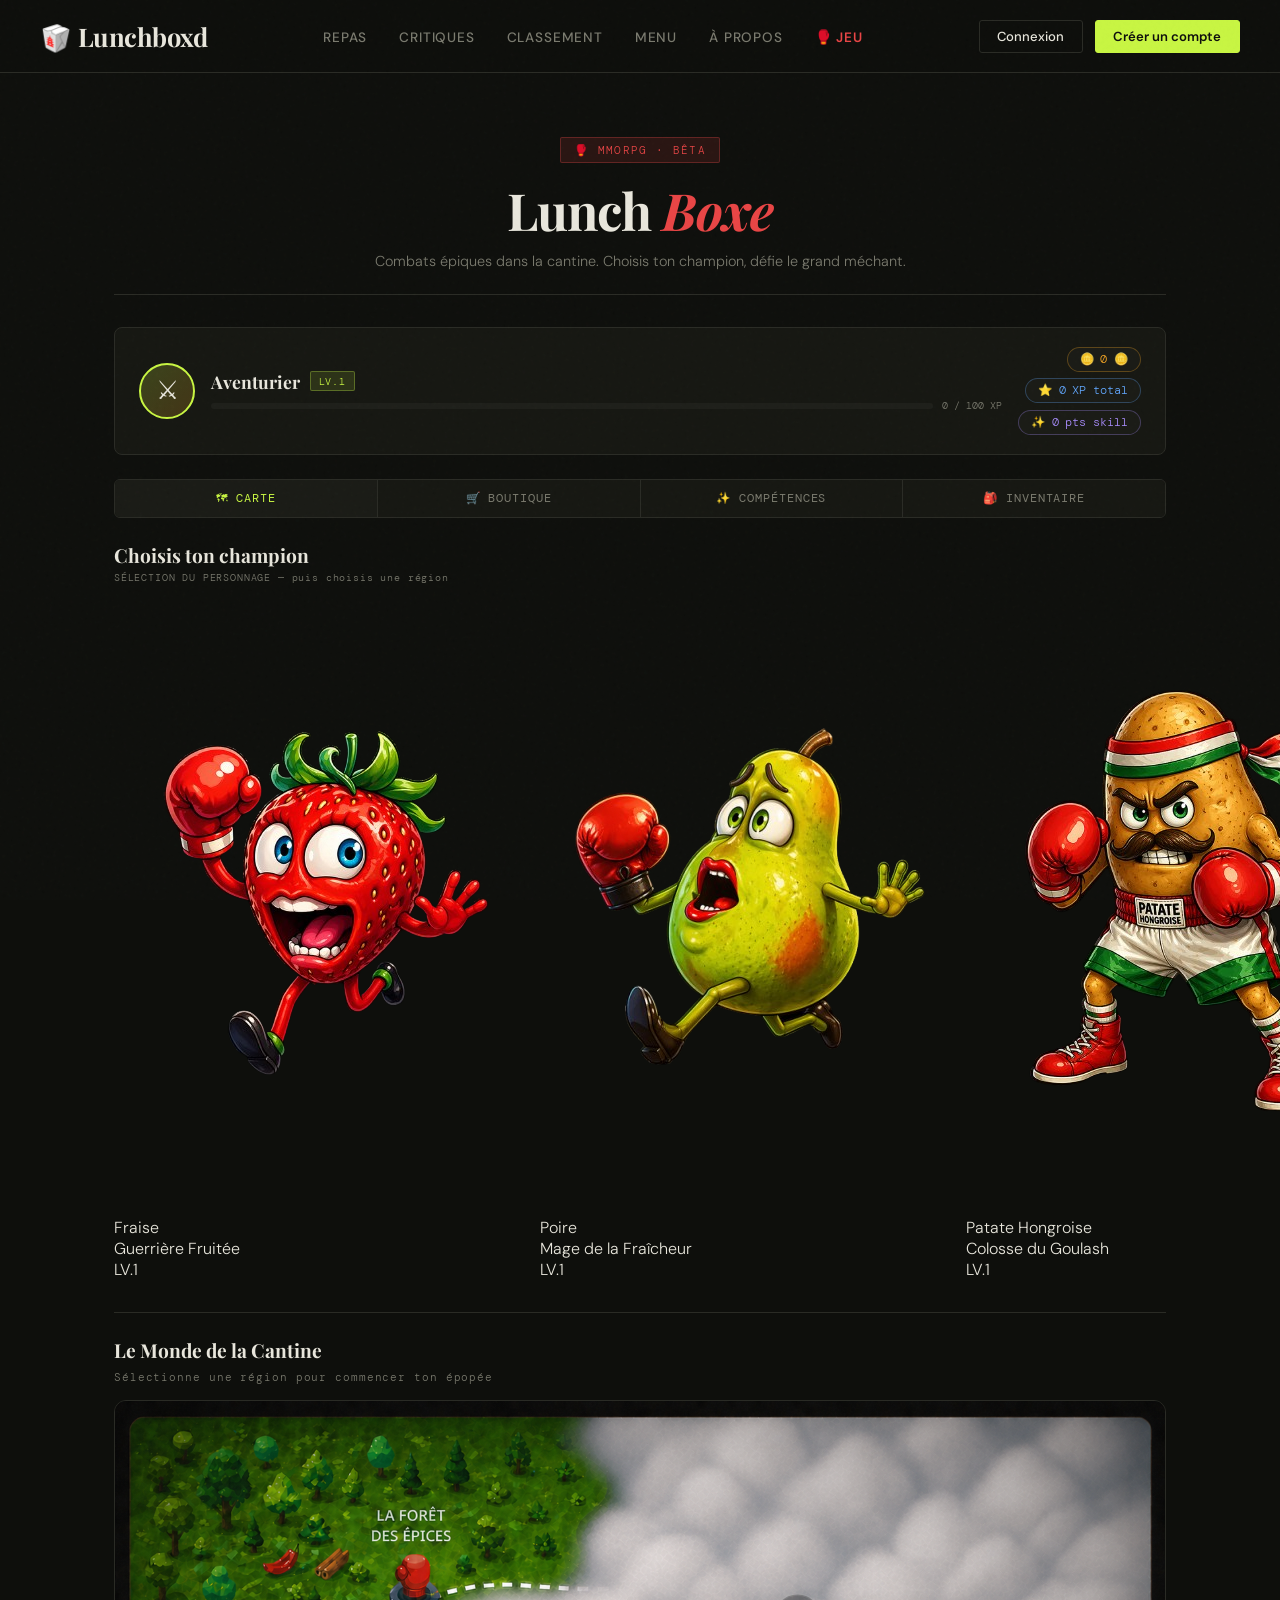
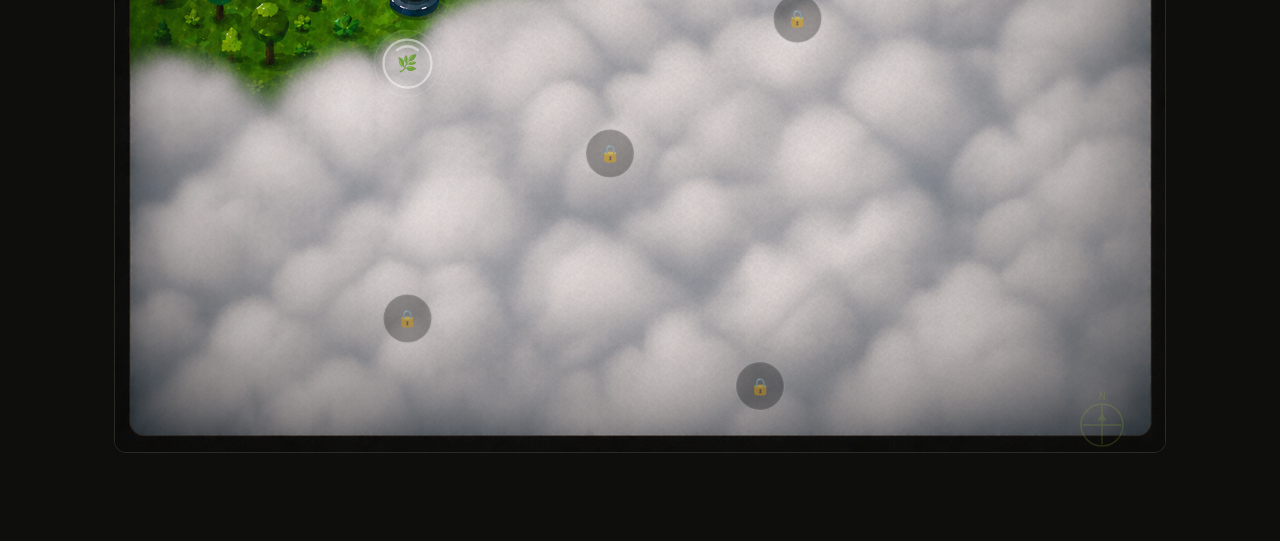
==== game/index.html @ 4aac575f "Add files via upload" ====
<!DOCTYPE html>
<html lang="fr">
<head>
  <meta charset="UTF-8" />
  <meta http-equiv="Cache-Control" content="no-cache, no-store, must-revalidate" />
  <meta http-equiv="Pragma" content="no-cache" />
  <meta http-equiv="Expires" content="0" />
  <meta name="viewport" content="width=device-width, initial-scale=1.0"/>
  <title>Lunchboxd — 🥊 Lunch Boxe</title>
  <link href="https://fonts.googleapis.com/css2?family=Playfair+Display:ital,wght@0,700;1,400&family=DM+Sans:wght@300;400;500&family=DM+Mono:wght@400;500&display=swap" rel="stylesheet"/>
  <link rel="stylesheet" href="../style.css" />
</head>
<body>

<nav>
  <a class="logo" href="../index.html">🥡 <span>Lunchboxd</span></a>
  <ul class="nav-links">
    <li><a href="../index.html">Repas</a></li>
    <li><a href="../critiques.html">Critiques</a></li>
    <li><a href="../classement.html">Classement</a></li>
    <li><a href="../menu.html">Menu</a></li>
    <li><a href="../apropos.html">À propos</a></li>
    <li><a href="index.html" class="active" style="color:var(--accent3);font-weight:600">🥊 Jeu</a></li>
  </ul>
  <div class="nav-actions">
    <a class="btn-ghost" href="../connexion.html">Connexion</a>
    <a class="btn-primary" href="../inscription.html">Créer un compte</a>
  </div>
  <button class="hamburger" onclick="openMobileMenu()" aria-label="Menu"><span></span><span></span><span></span></button>
</nav>

<div class="mobile-menu" id="mobileMenu">
  <button class="mobile-menu-close" onclick="closeMobileMenu()">✕</button>
  <a href="../index.html" onclick="closeMobileMenu()">Repas</a>
  <a href="../critiques.html" onclick="closeMobileMenu()">Critiques</a>
  <a href="../classement.html" onclick="closeMobileMenu()">Classement</a>
  <a href="../menu.html" onclick="closeMobileMenu()">Menu</a>
  <a href="../apropos.html" onclick="closeMobileMenu()">À propos</a>
  <a href="index.html" onclick="closeMobileMenu()" style="color:var(--accent3)">🥊 Lunch Boxe</a>
</div>

<!-- LEVEL UP OVERLAY -->
<div class="levelup-overlay" id="levelupOverlay">
  <div class="levelup-card">
    <div style="font-size:3rem;margin-bottom:0.5rem">⚡</div>
    <h2>Niveau Supérieur !</h2>
    <div class="lv-num" id="lvOverlayNum">Niveau 2</div>
    <div class="stat-gains" id="statGainsGrid"></div>
    <div class="sp-gain-msg" id="spGainMsg">✨ +1 Point de Compétence disponible !</div>
    <div class="unlock-msg hidden" id="unlockMsg"></div>
    <button class="btn-continue" onclick="closeLevelUp()">Continuer le combat →</button>
  </div>
</div>

<!-- RESET SKILLS MODAL -->
<div id="resetSkillsModal" style="position:fixed;inset:0;background:rgba(0,0,0,0.85);display:none;align-items:center;justify-content:center;z-index:550;">
  <div style="background:var(--surface);border:1px solid rgba(232,69,69,0.4);border-radius:12px;padding:2rem 2.5rem;text-align:center;max-width:360px;width:90%;box-shadow:0 0 40px rgba(232,69,69,0.15);">
    <div style="font-size:2.5rem;margin-bottom:0.8rem;">🔄</div>
    <div style="font-family:'Playfair Display',serif;font-size:1.3rem;font-weight:700;margin-bottom:0.4rem;">Réinitialiser l'arbre ?</div>
    <div style="font-family:'DM Mono',monospace;font-size:0.68rem;color:var(--muted);margin-bottom:1.2rem;line-height:1.6;">Tous tes points de compétence seront remboursés.<br>Coût : <span id="resetCostLabel" style="color:var(--gold);font-weight:700;">—</span></div>
    <div style="display:flex;gap:0.75rem;justify-content:center;">
      <button onclick="doResetSkills()" style="background:var(--accent3);color:#fff;border:none;padding:0.65rem 1.5rem;border-radius:4px;font-family:'Playfair Display',serif;font-size:1rem;font-weight:700;cursor:pointer;transition:all 0.2s;" onmouseover="this.style.background='#ff5555'" onmouseout="this.style.background='var(--accent3)'">Confirmer</button>
      <button onclick="document.getElementById('resetSkillsModal').style.display='none'" style="background:none;border:1px solid var(--border);color:var(--text);padding:0.65rem 1.5rem;border-radius:4px;font-family:'DM Sans',sans-serif;font-size:0.9rem;cursor:pointer;transition:all 0.2s;" onmouseover="this.style.borderColor='var(--muted)'" onmouseout="this.style.borderColor='var(--border)'">Annuler</button>
    </div>
  </div>
</div>

<!-- ==================== LOOTBOX OPENING OVERLAY ==================== -->
<div class="lb-overlay" id="lbOverlay">
  <!-- Background beams -->
  <div class="lb-bg-beams" id="lbBgBeams"></div>

  <div class="lb-stage" id="lbOpeningStage">
    <div style="font-family:'DM Mono',monospace;font-size:0.68rem;color:var(--muted);letter-spacing:0.15em;text-transform:uppercase;margin-bottom:1.5rem;" id="lbOpeningTierLabel">Ouverture de la boîte...</div>
    <div class="lb-chest-wrap">
      <div class="lb-chest-glow" id="lbChestGlow"></div>
      <span class="lb-chest-emoji" id="lbChestEmoji">📦</span>
    </div>
    <div class="lb-opening-label" id="lbOpeningLabel">Analyse du contenu...</div>
    <div class="lb-loading-bar-wrap">
      <div class="lb-loading-bar" id="lbLoadingBar"></div>
    </div>
  </div>

  <div class="lb-reveal-stage" id="lbRevealStage">
    <div class="lb-reveal-title" id="lbRevealTitle">🎁 Contenu révélé !</div>
    <div class="lb-reveal-sub" id="lbRevealSub">Tu as obtenu ces objets :</div>
    <div class="lb-cards-row" id="lbCardsRow"></div>
    <div class="lb-click-hint" id="lbClickHint">▶ Clique sur les cartes pour les révéler</div>
    <button class="lb-close-btn" id="lbCloseBtn" onclick="closeLbOverlay()">Récupérer les objets →</button>
  </div>
</div>

<!-- SPOTLIGHT for card reveal -->
<div class="lb-spotlight" id="lbSpotlight"></div>

<!-- PARTICLES CONTAINER -->
<div class="lb-particles" id="lbParticles"></div>

<!-- TOAST -->
<div class="toast" id="toast"></div>

<div class="game-wrapper">

  <div class="game-header">
    <div class="game-title-tag">🥊 MMORPG · Bêta</div>
    <h1 class="game-title">Lunch <em>Boxe</em></h1>
    <p class="game-subtitle">Combats épiques dans la cantine. Choisis ton champion, défie le grand méchant.</p>
  </div>

  <!-- PLAYER PROFILE -->
  <div class="player-profile" id="playerProfile">
    <div class="profile-avatar" id="profileAvatar">⚔</div>
    <div class="profile-info">
      <div class="profile-name-row">
        <span class="profile-name" id="profileName">Aventurier</span>
        <span class="profile-level-badge" id="profileLevelBadge">LV.1</span>
      </div>
      <div class="xp-bar-row">
        <div class="xp-bar-track"><div class="xp-bar-fill" id="profileXpFill" style="width:0%"></div></div>
        <span class="xp-bar-label" id="profileXpLabel">0 / 100 XP</span>
      </div>
    </div>
    <div class="profile-currencies">
      <div class="currency-pill gold">🪙 <span id="profileGold">0</span></div>
      <div class="currency-pill xp">⭐ <span id="profileTotalXp">0</span> XP total</div>
      <div class="currency-pill sp">✨ <span id="profileSp">0</span> pts skill</div>
    </div>
  </div>

  <!-- LEVEL UP BANNER -->
  <div class="levelup-banner" id="levelupBanner">
    <div class="levelup-icon">🎉</div>
    <div class="levelup-text">
      <div class="levelup-title" id="levelupBannerTitle">Niveau supérieur !</div>
      <div class="levelup-sub" id="levelupBannerSub">Tes stats ont augmenté.</div>
    </div>
    <button class="levelup-close" onclick="document.getElementById('levelupBanner').classList.remove('show')">✕</button>
  </div>

  <!-- TABS -->
  <div class="screen-tabs" id="screenTabs">
    <button class="tab-btn active" id="tab-map" onclick="switchTab('map')">🗺 Carte</button>
    <button class="tab-btn" id="tab-shop" onclick="switchTab('shop')">🛒 Boutique</button>
    <button class="tab-btn" id="tab-skills" onclick="switchTab('skills')">✨ Compétences</button>
    <button class="tab-btn" id="tab-loadout" onclick="switchTab('loadout')">🎒 Inventaire</button>
  </div>

  <!-- MAP SCREEN (contient hero select + carte) -->
  <div id="screen-map">

    <!-- HERO SELECTION -->
    <div id="heroSelectSection">
      <div style="display:flex;align-items:center;justify-content:space-between;margin-bottom:1rem;">
        <div>
          <div style="font-family:'Playfair Display',serif;font-size:1.2rem;font-weight:700;margin-bottom:0.2rem;">Choisis ton champion</div>
          <div style="font-family:'DM Mono',monospace;font-size:0.65rem;color:var(--muted);letter-spacing:0.08em;">SÉLECTION DU PERSONNAGE — puis choisis une région</div>
        </div>
        <div id="selectedHeroBadge" style="display:none;background:rgba(200,245,66,0.1);border:1px solid rgba(200,245,66,0.3);border-radius:6px;padding:0.5rem 1rem;font-family:'DM Mono',monospace;font-size:0.7rem;color:var(--accent);"></div>
      </div>
      <div class="characters-grid" id="heroGrid"></div>
    </div>

    <!-- DIVIDER -->
    <div style="border-top:1px solid var(--border);margin:1.5rem 0;"></div>

    <!-- WORLD MAP -->
    <div class="world-map-header" style="text-align:left;padding:0 0 1rem;">
      <div class="world-map-title" style="font-size:1.2rem;">Le Monde de la Cantine</div>
      <div class="world-map-sub" id="mapProgressLabel">Sélectionne une région pour lancer le combat</div>
    </div>
    <div class="world-map-grid" id="worldMapGrid">
      <div class="world-map-svg-wrap" id="worldMapSvgWrap">
        <!-- SVG map injected by renderWorldMap() -->
      </div>
    </div>

    <!-- REGION DETAIL PANEL -->
    <div class="region-detail-panel" id="regionDetailPanel" style="display:none;margin-top:1rem;">
      <div class="rdp-header">
        <div class="rdp-biome-tag" id="rdpBiomeTag"></div>
        <button class="rdp-close" onclick="closeRegionDetail()">✕</button>
      </div>
      <div class="rdp-title" id="rdpTitle"></div>
      <div class="rdp-story" id="rdpStory"></div>
      <div class="rdp-enemies" id="rdpEnemies"></div>
      <div style="display:flex;align-items:center;gap:0.6rem;margin-top:0.5rem;" id="rdpHeroWarning" style="display:none;">
        <span style="font-family:'DM Mono',monospace;font-size:0.68rem;color:var(--accent2);">⚠ Sélectionne d'abord un héros ci-dessus</span>
      </div>
      <button class="rdp-enter-btn" id="rdpEnterBtn" onclick="openDiffModal(selectedRegion)">⚔ Entrer dans la région</button>
    </div>

    <!-- hidden stagesDisplay needed for battle UI -->
    <div style="display:none;" id="stagesDisplay"></div>

  </div>

  <!-- SELECT SCREEN (kept hidden, never shown to user, needed for internal renderSelect calls) -->
  <div id="screen-select" style="display:none;">
    <div class="characters-grid" id="_heroGridUnused"></div>
    <div class="villain-label" id="enemyLabel"></div>
    <div class="characters-grid" id="villainGrid"></div>
    <button class="fight-btn" id="fightBtn" onclick="startBattleWithDialogue(true)" disabled>⚔ COMBAT !</button>
  </div>

  <!-- SHOP SCREEN -->
  <div id="screen-shop" style="display:none;">
    <div class="shop-layout">
      <div>
        <!-- ===== LOOTBOX SECTION ===== -->
        <div class="lootbox-section">
          <div class="shop-section-title">🎁 Loot Boxes</div>
          <div class="lootbox-hero-banner">
            <div class="lootbox-banner-inner">
              <span class="lootbox-banner-icon">🎁</span>
              <div class="lootbox-banner-text">
                <div class="lootbox-banner-title">Les Boîtes Mystères de la Cantine</div>
                <div class="lootbox-banner-sub">Ouvre une boîte pour recevoir des équipements aléatoires, des consommables rares et des surprises épiques. Chaque tier garantit des drops de meilleure qualité.</div>
              </div>
            </div>
          </div>
          <div class="lootbox-grid" id="lootboxGrid"></div>
        </div>

        <div class="shop-section-title" style="margin-top:0.5rem;">🗡️ Armes</div>
        <div class="shop-grid" id="shopWeapons"></div>
        <div class="shop-section-title">🛡️ Armures</div>
        <div class="shop-grid" id="shopArmors"></div>
        <div class="shop-section-title">🧪 Consommables</div>
        <div class="shop-grid" id="shopConsumables"></div>
      </div>
      <div>
        <div class="inventory-panel">
          <div class="shop-section-title">🎒 Inventaire</div>
          <div class="equipped-section">
            <div style="font-size:0.62rem;color:var(--muted);font-family:'DM Mono',monospace;margin-bottom:0.4rem;">ÉQUIPÉ</div>
            <div class="equipped-row">
              <div class="equipped-slot" id="equippedWeapon">
                <span class="slot-icon">🗡️</span>
                <div class="slot-name">Aucune</div>
                <div class="slot-stat">—</div>
              </div>
              <div class="equipped-slot" id="equippedArmor">
                <span class="slot-icon">🛡️</span>
                <div class="slot-name">Aucune</div>
                <div class="slot-stat">—</div>
              </div>
            </div>
          </div>
          <div style="font-size:0.62rem;color:var(--muted);font-family:'DM Mono',monospace;margin-bottom:0.6rem;">SACS (consommables)</div>
          <div class="inv-slots" id="invSlots"></div>
          <div style="font-size:0.6rem;color:var(--muted);font-family:'DM Mono',monospace;text-align:center;margin-top:0.5rem;">Cliquer sur un item pour l'utiliser en combat</div>
        </div>
      </div>
    </div>
  </div>

  <!-- SKILL TREE SCREEN -->
  <div id="screen-skills" style="display:none;">
    <div class="skilltree-header">
      <div>
        <div style="font-family:'Playfair Display',serif;font-size:1.4rem;font-weight:700;margin-bottom:0.2rem;">Arbre de Compétences</div>
        <div style="font-family:'DM Mono',monospace;font-size:0.68rem;color:var(--muted);">Investis tes points de skill pour forger ton style de combat</div>
      </div>
      <div style="display:flex;gap:0.75rem;align-items:center;">
        <div class="sp-display">
          <div class="sp-icon">✨</div>
          <div class="sp-info">
            <span class="sp-val" id="spAvailDisplay">0</span>
            <span class="sp-label">points disponibles</span>
          </div>
          <div style="width:1px;height:36px;background:var(--border);margin:0 0.8rem;"></div>
          <span class="sp-total" id="spTotalDisplay">0 dépensés au total</span>
        </div>
        <button onclick="confirmResetSkills()" id="resetSkillsBtn" style="background:none;border:1px solid rgba(232,69,69,0.4);color:var(--accent3);padding:0.55rem 1rem;border-radius:4px;font-family:'DM Mono',monospace;font-size:0.7rem;letter-spacing:0.06em;cursor:pointer;transition:all 0.2s;white-space:nowrap;" onmouseover="this.style.background='rgba(232,69,69,0.1)'" onmouseout="this.style.background='none'">
          🔄 Réinitialiser
        </button>
      </div>
    </div>
    <div class="skill-branches" id="skillBranches"></div>
    <div style="text-align:center;font-family:'DM Mono',monospace;font-size:0.68rem;color:var(--muted);padding:1rem;border:1px solid var(--border);border-radius:6px;background:var(--surface);">
      ⚡ Les compétences actives apparaissent automatiquement dans tes boutons d'action en combat · Les passifs sont appliqués en permanence
    </div>
  </div>

  <!-- INVENTAIRE UNIFIÉ SCREEN -->
  <div id="screen-loadout" style="display:none;">
    <!-- HEADER -->
    <div style="display:flex;align-items:center;justify-content:space-between;margin-bottom:1.2rem;">
      <div>
        <div style="font-family:'Playfair Display',serif;font-size:1.4rem;font-weight:700;margin-bottom:0.2rem;">Inventaire & Capacités</div>
        <div style="font-family:'DM Mono',monospace;font-size:0.68rem;color:var(--muted);">Gère tes armes, armures et sélectionne tes 4 capacités de combat</div>
      </div>
    </div>

    <!-- INVENTORY TABS -->
    <div style="display:flex;gap:0;margin-bottom:1.5rem;border:1px solid var(--border);border-radius:6px;overflow:hidden;">
      <button id="invTab-weapons" onclick="switchInvTab('weapons')" style="flex:1;padding:0.6rem;background:var(--card-bg);border:none;color:var(--accent);font-family:'DM Mono',monospace;font-size:0.7rem;letter-spacing:0.08em;text-transform:uppercase;cursor:pointer;border-right:1px solid var(--border);transition:all 0.2s;">🗡️ Armes</button>
      <button id="invTab-armors" onclick="switchInvTab('armors')" style="flex:1;padding:0.6rem;background:var(--surface);border:none;color:var(--muted);font-family:'DM Mono',monospace;font-size:0.7rem;letter-spacing:0.08em;text-transform:uppercase;cursor:pointer;border-right:1px solid var(--border);transition:all 0.2s;">🛡️ Armures</button>
      <button id="invTab-abilities" onclick="switchInvTab('abilities')" style="flex:1;padding:0.6rem;background:var(--surface);border:none;color:var(--muted);font-family:'DM Mono',monospace;font-size:0.7rem;letter-spacing:0.08em;text-transform:uppercase;cursor:pointer;transition:all 0.2s;">⚡ Capacités</button>
    </div>

    <!-- WEAPONS PANEL -->
    <div id="invPanel-weapons">
      <div style="font-family:'DM Mono',monospace;font-size:0.65rem;color:var(--muted);margin-bottom:1rem;padding:0.7rem 1rem;background:var(--surface);border:1px solid var(--border);border-radius:6px;line-height:1.6;">
        💡 Les armes en <strong style="color:var(--accent)">doublon</strong> (déjà possédées) peuvent être <strong style="color:var(--gold)">vendues</strong> pour récupérer de la monnaie. Clique sur une arme possédée pour l'équiper ou la vendre.
      </div>
      <div id="invWeaponsGrid" style="display:grid;grid-template-columns:repeat(auto-fill,minmax(160px,1fr));gap:0.9rem;"></div>
    </div>

    <!-- ARMORS PANEL -->
    <div id="invPanel-armors" style="display:none;">
      <div style="font-family:'DM Mono',monospace;font-size:0.65rem;color:var(--muted);margin-bottom:1rem;padding:0.7rem 1rem;background:var(--surface);border:1px solid var(--border);border-radius:6px;line-height:1.6;">
        💡 Les armures en <strong style="color:var(--accent)">doublon</strong> peuvent être vendues. Clique pour équiper ou vendre.
      </div>
      <div id="invArmorsGrid" style="display:grid;grid-template-columns:repeat(auto-fill,minmax(160px,1fr));gap:0.9rem;"></div>
    </div>

    <!-- ABILITIES PANEL -->
    <div id="invPanel-abilities" style="display:none;">
      <div style="display:flex;align-items:center;justify-content:space-between;margin-bottom:0.8rem;">
        <div style="font-family:'DM Mono',monospace;font-size:0.68rem;letter-spacing:0.12em;text-transform:uppercase;color:var(--muted);">🎯 Sélection actuelle</div>
        <div id="loadoutCounter" style="background:rgba(200,245,66,0.1);border:1px solid rgba(200,245,66,0.3);border-radius:6px;padding:0.4rem 1rem;font-family:'DM Mono',monospace;font-size:0.85rem;color:var(--accent);font-weight:700;">0 / 4</div>
      </div>
      <div id="loadoutSlots" style="display:grid;grid-template-columns:repeat(4,1fr);gap:0.8rem;margin-bottom:1.5rem;"></div>
      <div style="font-family:'DM Mono',monospace;font-size:0.68rem;letter-spacing:0.12em;text-transform:uppercase;color:var(--muted);margin-bottom:0.8rem;padding-bottom:0.5rem;border-bottom:1px solid var(--border);">⚡ Capacités disponibles</div>
      <div id="loadoutPool" style="display:grid;grid-template-columns:repeat(3,1fr);gap:0.8rem;"></div>
    </div>
  </div>

  <!-- BATTLE SCREEN -->
  <div id="screen-battle" style="display:none;">
    <div class="battle-stage-bar" id="battleStageBar">
      <span id="battleStageText">ÉTAPE 1/2</span>
      <div style="display:flex;gap:6px;margin-left:8px;" id="battlePips"></div>
      <span id="battleDiffBadge"></span>
    </div>

    <div class="narrator-box" id="narratorBox"></div>

    <div class="hp-bars">
      <div class="hp-bar-side">
        <div class="hp-bar-header">
          <span class="hp-fighter-name" id="heroHpName">Fraise</span>
          <span class="hp-value" id="heroHpVal">100/100</span>
        </div>
        <div class="hp-track"><div class="hp-fill" id="heroHpFill" style="width:100%"></div></div>
        <div class="special-bar-row">
          <div class="special-track"><div class="special-fill" id="heroSpecialFill" style="width:0%"></div></div>
          <span class="special-label" id="heroSpecialLabel">SPÉCIAL 0%</span>
        </div>
        <div class="status-effects" id="heroStatus"></div>
      </div>
      <div class="turn-indicator">
        <div class="turn-label" id="turnLabel">Tour 1</div>
      </div>
      <div class="hp-bar-side right">
        <div class="hp-bar-header">
          <span class="hp-fighter-name" id="villainHpName">Banane</span>
          <span class="hp-value" id="villainHpVal">120/120</span>
        </div>
        <div class="hp-track"><div class="hp-fill" id="villainHpFill" style="width:100%"></div></div>
        <div class="special-bar-row" style="flex-direction:row-reverse">
          <div class="special-track"><div class="special-fill" id="villainSpecialFill" style="width:0%"></div></div>
          <span class="special-label" id="villainSpecialLabel">SPÉCIAL 0%</span>
        </div>
        <div class="status-effects" id="villainStatus"></div>
      </div>
    </div>

    <div class="arena" id="battleArena">
      <div class="arena-bg"></div>
      <div class="arena-floor"></div>
      <div class="arena-scanlines"></div>
      <div class="arena-particles" id="arenaParticles"></div>
      <div class="phase-banner" id="phaseBanner">
        <div class="phase-banner-title" id="phaseBannerTitle">PHASE 2</div>
        <div class="phase-banner-sub" id="phaseBannerSub">L'ennemi change de tactique !</div>
      </div>
      <div class="fighters-row">
        <div class="fighter-side">
          <div class="fighter-sprite-wrap hero-idle" id="heroSprite"></div>
          <div class="fighter-name-badge" id="heroNameBadge">FRAISE</div>
          <div class="fighter-level-badge" id="heroLvlBadge">LV.1</div>
        </div>
        <div class="vs-label">VS</div>
        <div class="fighter-side">
          <div class="fighter-sprite-wrap villain-idle" id="villainSprite"></div>
          <div class="fighter-name-badge" id="villainNameBadge">CORNICHON</div>
          <div class="fighter-level-badge" id="villainLvlBadge">LV.5</div>
        </div>
      </div>
    </div>

    <div class="action-panel">
      <div class="action-row" id="actionRow"></div>
      <div class="action-row" id="itemRow" style="margin-bottom:0;"></div>
      <div class="battle-log" id="battleLog"></div>
    </div>
  </div>

  <!-- VICTORY SCREEN -->
  <div id="screen-victory" style="display:none;text-align:center;padding:3rem 1rem;">
    <span class="victory-icon" id="victoryIcon">🏆</span>
    <h2 class="victory-title" id="victoryTitle">Victoire !</h2>
    <p class="victory-sub" id="victorySub"></p>
    <div class="hp-carry-banner hidden" id="hpCarryBanner">
      ❤️ HP conservés pour le prochain combat : <strong id="hpCarryVal">—</strong>
    </div>
    <div class="xp-rewards">
      <div class="xp-item"><div class="xp-val" id="xpGained">+250</div><div class="xp-label">XP gagnés</div></div>
      <div class="xp-item"><div class="xp-val gold-val" id="goldGained">+50</div><div class="xp-label">Pièces</div></div>
      <div class="xp-item"><div class="xp-val" id="turnsUsed">12</div><div class="xp-label">Tours</div></div>
    </div>
    <div style="text-align:center;margin-top:0.5rem;" id="victoryDiffBadge"></div>
    <div class="victory-quote" id="victoryQuote"></div>
    <div class="victory-btns">
      <button class="btn-rematch" id="btnRematch">🔄 Revanche</button>
      <button class="btn-back-select" id="btnBackSelect">← Changer de perso</button>
    </div>
  </div>

</div>

  <script type="module" src="js/main.js"></script>

<!-- DIFFICULTY SELECTION MODAL -->
<div id="diffModalOverlay" class="diff-modal-overlay">
  <div class="diff-modal">
    <div class="diff-modal-title">⚔ Choisir la Difficulté</div>
    <div class="diff-modal-sub" id="diffModalRegionName">RÉGION — LE MONDE DE LA CANTINE</div>
    <div class="diff-options">
      <div class="diff-card diff-normal" id="diffCard-normal" onclick="selectDifficulty('normal')">
        <div class="diff-icon">🍃</div>
        <div class="diff-info">
          <div class="diff-name normal">Normal</div>
          <div class="diff-desc">Statistiques ennemies standards. Idéal pour découvrir la région.</div>
          <div class="diff-reward normal">🪙 Récompenses × 1.0 — XP × 1.0</div>
        </div>
      </div>
      <div class="diff-card diff-epicee" id="diffCard-epicee" onclick="selectDifficulty('epicee')">
        <div class="diff-icon">🌶️</div>
        <div class="diff-info">
          <div class="diff-name epicee">Épicé</div>
          <div class="diff-desc">Ennemis +30% HP & ATK. Le vrai défi commence ici.</div>
          <div class="diff-reward epicee">🪙 Récompenses × 1.5 — XP × 1.5</div>
        </div>
      </div>
      <div class="diff-card diff-infernal" id="diffCard-infernal" onclick="selectDifficulty('infernal')">
        <div class="diff-icon">🔥</div>
        <div class="diff-info">
          <div class="diff-name infernal">Infernal</div>
          <div class="diff-desc">Ennemis +65% HP & ATK. Réservé aux légendes de la cantine.</div>
          <div class="diff-reward infernal">🪙 Récompenses × 2.5 — XP × 2.5</div>
        </div>
      </div>
    </div>
    <button class="diff-confirm-btn" id="diffConfirmBtn" onclick="confirmDifficulty()">⚔ Entrer dans la région</button>
    <span class="diff-cancel" onclick="closeDiffModal()">← Annuler</span>
  </div>
</div>

<!-- PATATE HONGROISE SPECIAL CINEMATIC -->
<div id="patateCinematic" class="patate-cinematic">
  <div class="patate-cin-bg"></div>
  <div class="patate-cin-scanlines"></div>
  <div class="patate-cin-vignette"></div>
  <div id="patateCinFlash" class="patate-cin-flash"></div>

  <!-- Phase 1: Charge -->
  <div class="patate-cin-phase" id="patatePhaseCharge">
    <div style="font-family:'DM Mono',monospace;font-size:0.65rem;letter-spacing:0.3em;color:var(--muted);text-transform:uppercase;margin-bottom:1.5rem;opacity:0.7">⚡ ATTAQUE SPÉCIALE ⚡</div>
    <div class="patate-charge-arena">
      <div class="patate-cin-hero-wrap charging" id="patateCinHero">
        <img id="patateCinHeroImg" src="" alt="Patate" />
      </div>
      <div style="flex:1;text-align:center;font-family:'Playfair Display',serif;font-size:3rem;color:rgba(232,69,69,0.2);font-weight:700">VS</div>
      <div class="patate-cin-villain-wrap" id="patateCinVillainCharge">
        <img id="patateCinVillainChargeImg" src="" alt="Ennemi" style="transform:scaleX(-1)" />
      </div>
      <div class="patate-steam-container" id="patateSteamContainer"></div>
      <div class="patate-cin-ground" id="patateCinGround"></div>
    </div>
    <div style="margin-top:2rem;font-family:'Playfair Display',serif;font-style:italic;color:rgba(245,166,35,0.7);font-size:1rem;text-align:center;opacity:0" id="patateChargeQuote">
      "La terre se souvient de mon passage…"
    </div>
  </div>

  <!-- Phase 2: Title card -->
  <div class="patate-cin-phase" id="patatePhaseTitle">
    <!-- Fond aux couleurs hongroises -->
    <div class="patate-cin-bg-hungary" id="hungaryBgPulse" style="position:absolute;inset:0;pointer-events:none;animation:hungarianBgPulse 1.8s ease-in-out infinite;"></div>
    <!-- Lignes de scan tricolores -->
    <div id="hungaryScanLines" style="position:absolute;inset:0;pointer-events:none;z-index:1;overflow:hidden;"></div>

    <!-- Grand drapeau hongrois SVG animé plein écran -->
    <svg class="patate-hungary-flag" viewBox="0 0 900 360" xmlns="http://www.w3.org/2000/svg" id="hungaryFlagSvg">
      <defs>
        <clipPath id="flagClip"><rect width="900" height="360" rx="6"/></clipPath>
        <linearGradient id="redSheen" x1="0" y1="0" x2="0" y2="1">
          <stop offset="0" stop-color="rgba(255,255,255,0.18)"/>
          <stop offset="0.5" stop-color="rgba(255,255,255,0)"/>
          <stop offset="1" stop-color="rgba(0,0,0,0.12)"/>
        </linearGradient>
        <linearGradient id="whiteSheen" x1="0" y1="0" x2="0" y2="1">
          <stop offset="0" stop-color="rgba(255,255,255,0.3)"/>
          <stop offset="1" stop-color="rgba(200,200,200,0.1)"/>
        </linearGradient>
        <linearGradient id="greenSheen" x1="0" y1="0" x2="0" y2="1">
          <stop offset="0" stop-color="rgba(255,255,255,0.12)"/>
          <stop offset="1" stop-color="rgba(0,0,0,0.2)"/>
        </linearGradient>
        <filter id="flagGlow" x="-20%" y="-20%" width="140%" height="140%">
          <feGaussianBlur in="SourceAlpha" stdDeviation="8" result="blur"/>
          <feFlood flood-color="rgba(206,41,57,0.6)" result="color"/>
          <feComposite in="color" in2="blur" operator="in" result="glow"/>
          <feMerge><feMergeNode in="glow"/><feMergeNode in="SourceGraphic"/></feMerge>
        </filter>
        <!-- Masque de vague pour le drapeau -->
        <clipPath id="waveClip">
          <path id="wavePath" d="M0,0 C150,20 300,-20 450,0 C600,20 750,-20 900,0 L900,360 C750,340 600,380 450,360 C300,340 150,380 0,360 Z"/>
        </clipPath>
      </defs>
      <g clip-path="url(#flagClip)" filter="url(#flagGlow)">
        <!-- Bandes tricolores -->
        <rect width="900" height="120" fill="#CE2939"/>
        <rect y="120" width="900" height="120" fill="#FFFFFF"/>
        <rect y="240" width="900" height="120" fill="#477050"/>
        <!-- Reflets -->
        <rect width="900" height="120" fill="url(#redSheen)"/>
        <rect y="120" width="900" height="120" fill="url(#whiteSheen)"/>
        <rect y="240" width="900" height="120" fill="url(#greenSheen)"/>
        <!-- Bordure lumineuse -->
        <rect width="900" height="360" rx="6" fill="none" stroke="rgba(255,255,255,0.4)" stroke-width="3"/>
        <!-- Reflet diagonal (aspect satiné) -->
        <rect x="-50" y="-50" width="200" height="500" fill="rgba(255,255,255,0.06)" transform="rotate(15,450,180)"/>
        <!-- Texte central -->
        <text x="450" y="172" text-anchor="middle" font-family="Playfair Display,serif" font-size="48" font-weight="700" fill="rgba(100,50,0,0.45)" letter-spacing="8">MAGYARORSZÁG</text>
        <text x="450" y="210" text-anchor="middle" font-family="DM Mono,monospace" font-size="18" fill="rgba(80,40,0,0.3)" letter-spacing="4">🥔 PATATE HONGROISE 🥔</text>
      </g>
      <!-- Mât stylisé -->
      <rect x="0" y="0" width="10" height="360" fill="rgba(200,170,120,0.85)" rx="3"/>
      <rect x="0" y="0" width="10" height="30" fill="rgba(245,200,80,0.9)" rx="3"/>
    </svg>

    <div class="patate-cin-title-wrapper">
      <div class="patate-cin-country-label">🇭🇺 Hongrie · Magyarország · Hungary 🇭🇺</div>
      <div class="patate-cin-label" style="margin-bottom:0">🥔 Patate Hongroise déchaîne</div>
      <div class="patate-cin-divider"></div>
      <div class="patate-cin-title" style="font-size:clamp(3rem,9vw,6.5rem)">Frappe du<br><em>Goulash</em></div>
      <div class="patate-cin-subtitle" style="font-size:clamp(0.85rem,2.5vw,1.2rem);letter-spacing:0.3em">⚡ COUP DÉVASTATEUR · PUISSANCE ABSOLUE · INÉVITABLE ⚡</div>
      <div class="patate-cin-flavor" style="font-size:1rem;margin-top:0.6rem">"On nous cuit. Et après… on est irrésistibles."</div>
      <div class="patate-cin-flavor" style="animation-delay:0.9s;color:rgba(206,41,57,0.8);font-size:0.85rem">"Aucun ennemi ne résiste à la Frappe du Goulash."</div>
    </div>
  </div>

  <!-- Phase 3: Impact -->
  <div class="patate-cin-phase" id="patatePhaseImpact">
    <div class="patate-cin-flash impact" id="patateCinImpactFlash" style="opacity:0"></div>
    <!-- Pluie de pommes de terre -->
    <div class="patate-rain-container" id="patateRainContainer"></div>
    <div class="patate-impact-arena">
      <div class="patate-cin-hero-wrap patate-cin-hero-slam" id="patateCinHeroSlam" style="width:130px;height:160px">
        <img id="patateCinHeroSlamImg" src="" alt="Patate" />
      </div>
      <div style="flex:1"></div>
      <div class="patate-cin-villain-wrap patate-cin-villain-recoil" id="patateCinVillainRecoil" style="width:110px;height:140px">
        <img id="patateCinVillainRecoilImg" src="" alt="Ennemi" />
      </div>
      <div class="patate-impact-ring" id="patateImpactRing"></div>
      <div class="patate-impact-ring-2" id="patateImpactRing2"></div>
      <div class="patate-dmg-display" id="patateDmgDisplay">
        <span id="patateDmgNum">0</span>
        <span class="patate-dmg-label">DÉGÂTS</span>
      </div>
    </div>
  </div>
</div>

<!-- DIALOGUE OVERLAY -->
<div id="dialogueOverlay" onclick="advanceDlg()">
  <div class="dlg-bg-noise"></div>
  <div class="dlg-scanlines"></div>
  <div class="dlg-vignette"></div>
  <div class="dlg-corner tl"></div>
  <div class="dlg-corner tr"></div>
  <div class="dlg-corner bl"></div>
  <div class="dlg-corner br"></div>
  <div class="dlg-stage-label" id="dlgStageLabel"></div>
  <div class="dlg-arena">
    <div class="dlg-character hero" id="dlgHeroChar">
      <div class="dlg-char-sprite" id="dlgHeroSprite"></div>
      <div class="dlg-char-name" id="dlgHeroName"></div>
    </div>
    <div style="flex:1"></div>
    <div class="dlg-character villain" id="dlgVillainChar">
      <div class="dlg-char-sprite" id="dlgVillainSprite"></div>
      <div class="dlg-char-name" id="dlgVillainName"></div>
    </div>
  </div>
  <div class="dlg-box" id="dlgBox">
    <div class="dlg-speaker" id="dlgSpeaker"></div>
    <div class="dlg-text" id="dlgText"></div>
  </div>
  <div class="dlg-footer">
    <div class="dlg-pips" id="dlgPips"></div>
    <div class="dlg-hint" id="dlgHint">[ Cliquer pour continuer ]</div>
  </div>
  <button class="dlg-skip" onclick="event.stopPropagation();skipDialogue()">Passer ↩</button>
</div>

</body>
</html>
---- style.css ----
*, *::before, *::after { box-sizing: border-box; margin: 0; padding: 0; }
    :root {
      --bg: #0e0f0c;
      --surface: #161712;
      --surface2: #1e1f1a;
      --border: #2a2b25;
      --accent: #c8f542;
      --accent2: #f5a623;
      --accent3: #e84545;
      --text: #e8e6dc;
      --muted: #7a7a6e;
      --card-bg: #1a1b16;
      --hp-green: #4ade80;
      --hp-red: #e84545;
      --xp-blue: #60a5fa;
      --gold: #f5a623;
      --purple: #a78bfa;
    }
    html { scroll-behavior: smooth; }
    body {
      background: var(--bg);
      color: var(--text);
      font-family: 'DM Sans', sans-serif;
      font-weight: 300;
      min-height: 100vh;
      overflow-x: hidden;
    }
    body::before {
      content: '';
      position: fixed; inset: 0;
      background-image: url("data:image/svg+xml,%3Csvg viewBox='0 0 256 256' xmlns='http://www.w3.org/2000/svg'%3E%3Cfilter id='noise'%3E%3CfeTurbulence type='fractalNoise' baseFrequency='0.9' numOctaves='4' stitchTiles='stitch'/%3E%3C/filter%3E%3Crect width='100%25' height='100%25' filter='url(%23noise)' opacity='0.04'/%3E%3C/svg%3E");
      pointer-events: none; z-index: 1000; opacity: 0.5;
    }

    nav {
      display: flex; align-items: center; justify-content: space-between;
      padding: 1.2rem 2.5rem;
      border-bottom: 1px solid var(--border);
      position: sticky; top: 0;
      background: rgba(14,15,12,0.92);
      backdrop-filter: blur(12px);
      z-index: 100;
    }
    .logo { font-family: 'Playfair Display', serif; font-weight: 700; font-size: 1.6rem; letter-spacing: -0.02em; color: var(--accent); text-decoration: none; display: flex; align-items: center; gap: 0.4rem; }
    .logo span { color: var(--text); }
    .nav-links { display: flex; gap: 2rem; list-style: none; }
    .nav-links a { color: var(--muted); text-decoration: none; font-size: 0.85rem; font-weight: 500; letter-spacing: 0.06em; text-transform: uppercase; transition: color 0.2s; }
    .nav-links a:hover { color: var(--text); }
    .nav-links a.active { color: var(--accent3); font-weight: 600; }
    .nav-actions { display: flex; gap: 0.75rem; align-items: center; }
    .btn-ghost { background: none; border: 1px solid var(--border); color: var(--text); padding: 0.45rem 1.1rem; border-radius: 3px; font-family: 'DM Sans', sans-serif; font-size: 0.82rem; font-weight: 500; cursor: pointer; transition: all 0.2s; text-decoration: none; display: inline-block; }
    .btn-ghost:hover { border-color: var(--accent); color: var(--accent); }
    .btn-primary { background: var(--accent); border: 1px solid var(--accent); color: #0e0f0c; padding: 0.45rem 1.1rem; border-radius: 3px; font-family: 'DM Sans', sans-serif; font-size: 0.82rem; font-weight: 600; cursor: pointer; transition: all 0.2s; text-decoration: none; display: inline-block; }
    .btn-primary:hover { background: #d9ff55; }

    .game-wrapper { max-width: 1100px; margin: 0 auto; padding: 2rem 1.5rem 4rem; }
    .game-header { text-align: center; padding: 2rem 0 1.5rem; border-bottom: 1px solid var(--border); margin-bottom: 2rem; }
    .game-title-tag { display: inline-block; background: rgba(232,69,69,0.12); border: 1px solid rgba(232,69,69,0.3); color: var(--accent3); font-size: 0.7rem; font-family: 'DM Mono', monospace; letter-spacing: 0.12em; text-transform: uppercase; padding: 0.3rem 0.8rem; border-radius: 2px; margin-bottom: 0.8rem; }
    .game-title { font-family: 'Playfair Display', serif; font-size: clamp(2rem, 5vw, 3.2rem); font-weight: 700; letter-spacing: -0.02em; color: var(--text); }
    .game-title em { font-style: italic; color: var(--accent3); }
    .game-subtitle { color: var(--muted); font-size: 0.9rem; margin-top: 0.5rem; }

    .screen-tabs {
      display: flex; gap: 0; margin-bottom: 1.5rem;
      border: 1px solid var(--border); border-radius: 6px; overflow: hidden;
    }
    .tab-btn {
      flex: 1; padding: 0.7rem 1rem; background: var(--surface); border: none;
      color: var(--muted); font-family: 'DM Mono', monospace; font-size: 0.72rem;
      letter-spacing: 0.08em; text-transform: uppercase; cursor: pointer;
      transition: all 0.2s; border-right: 1px solid var(--border);
    }
    .tab-btn:last-child { border-right: none; }
    .tab-btn:hover { color: var(--text); background: var(--surface2); }
    .tab-btn.active { background: var(--card-bg); color: var(--accent); }

    .player-profile {
      background: var(--surface);
      border: 1px solid var(--border);
      border-radius: 8px;
      padding: 1.2rem 1.5rem;
      margin-bottom: 1.5rem;
      display: grid;
      grid-template-columns: auto 1fr auto;
      gap: 1rem;
      align-items: center;
    }
    .profile-avatar {
      width: 56px; height: 56px; border-radius: 50%;
      background: linear-gradient(135deg, rgba(200,245,66,0.2), rgba(245,166,35,0.2));
      border: 2px solid var(--accent);
      display: flex; align-items: center; justify-content: center;
      font-size: 1.6rem; flex-shrink: 0;
    }
    .profile-info { display: flex; flex-direction: column; gap: 0.4rem; }
    .profile-name-row { display: flex; align-items: center; gap: 0.6rem; }
    .profile-name { font-family: 'Playfair Display', serif; font-size: 1.1rem; font-weight: 700; }
    .profile-level-badge {
      background: rgba(200,245,66,0.12); border: 1px solid rgba(200,245,66,0.3);
      color: var(--accent); font-family: 'DM Mono', monospace; font-size: 0.62rem;
      padding: 0.15rem 0.5rem; border-radius: 2px; letter-spacing: 0.08em;
    }
    .xp-bar-row { display: flex; align-items: center; gap: 0.6rem; }
    .xp-bar-track { flex: 1; height: 6px; background: var(--surface2); border-radius: 3px; overflow: hidden; }
    .xp-bar-fill { height: 100%; background: linear-gradient(90deg, var(--xp-blue), #93c5fd); border-radius: 3px; transition: width 0.8s cubic-bezier(0.34,1.56,0.64,1); }
    .xp-bar-label { font-family: 'DM Mono', monospace; font-size: 0.6rem; color: var(--muted); white-space: nowrap; }
    .profile-currencies { display: flex; flex-direction: column; gap: 0.4rem; align-items: flex-end; }
    .currency-pill {
      display: flex; align-items: center; gap: 0.4rem;
      background: var(--card-bg); border: 1px solid var(--border);
      border-radius: 20px; padding: 0.25rem 0.75rem;
      font-family: 'DM Mono', monospace; font-size: 0.72rem;
    }
    .currency-pill.gold { border-color: rgba(245,166,35,0.3); color: var(--gold); }
    .currency-pill.xp { border-color: rgba(96,165,250,0.3); color: var(--xp-blue); }
    .currency-pill.sp { border-color: rgba(167,139,250,0.3); color: var(--purple); }

    .levelup-banner {
      background: linear-gradient(135deg, rgba(200,245,66,0.12), rgba(96,165,250,0.08));
      border: 1px solid rgba(200,245,66,0.4);
      border-radius: 8px; padding: 1rem 1.5rem;
      margin-bottom: 1rem; display: none;
      align-items: center; gap: 1rem;
      animation: slideInRight 0.4s ease;
    }
    .levelup-banner.show { display: flex; }
    .levelup-icon { font-size: 2rem; }
    .levelup-text { flex: 1; }
    .levelup-title { font-family: 'Playfair Display', serif; font-size: 1.1rem; font-weight: 700; color: var(--accent); }
    .levelup-sub { font-family: 'DM Mono', monospace; font-size: 0.65rem; color: var(--muted); margin-top: 0.2rem; }
    .levelup-close { background: none; border: none; color: var(--muted); cursor: pointer; font-size: 1.1rem; }

    .progress-stages { display: flex; align-items: center; justify-content: center; gap: 0; margin-bottom: 2rem; }
    .stage-step { display: flex; flex-direction: column; align-items: center; gap: 0.3rem; }
    .stage-dot { width: 36px; height: 36px; border-radius: 50%; border: 2px solid var(--border); background: var(--surface); display: flex; align-items: center; justify-content: center; font-size: 1rem; transition: all 0.4s; position: relative; z-index: 1; }
    .stage-dot.done { border-color: var(--accent); background: rgba(200,245,66,0.15); }
    .stage-dot.active { border-color: var(--accent3); background: rgba(232,69,69,0.15); box-shadow: 0 0 12px rgba(232,69,69,0.3); }
    .stage-dot.locked { opacity: 0.35; }
    .stage-label { font-family: 'DM Mono', monospace; font-size: 0.58rem; color: var(--muted); letter-spacing: 0.08em; text-transform: uppercase; white-space: nowrap; }
    .stage-connector { width: 60px; height: 2px; background: var(--border); margin-bottom: 1.2rem; transition: background 0.4s; flex-shrink: 0; }
    .stage-connector.done { background: var(--accent); }

    .select-title { text-align: center; font-family: 'Playfair Display', serif; font-size: 1.3rem; margin-bottom: 0.4rem; }
    .select-subtitle { text-align: center; color: var(--muted); font-size: 0.82rem; margin-bottom: 2rem; font-family: 'DM Mono', monospace; }
    .characters-grid { display: grid; grid-template-columns: repeat(3, 1fr); gap: 1.2rem; margin-bottom: 2rem; }
    .char-card { background: var(--card-bg); border: 2px solid var(--border); border-radius: 8px; padding: 1.5rem 1rem; text-align: center; cursor: pointer; transition: all 0.25s; position: relative; overflow: hidden; }
    .char-card:hover { transform: translateY(-4px); border-color: rgba(200,245,66,0.4); }
    .char-card.selected { border-color: var(--accent); box-shadow: 0 0 20px rgba(200,245,66,0.15); }
    .char-card.villain { border-color: var(--border); cursor: default; }
    .char-card.villain:hover { border-color: rgba(232,69,69,0.4); transform: none; }
    .char-card.intermediate-villain { border-color: var(--border); cursor: default; }
    .char-card.intermediate-villain:hover { border-color: rgba(74,222,128,0.4); transform: none; }
    .char-sprite { width: 180px; height: 180px; margin: 0 auto 0.8rem; display: flex; align-items: center; justify-content: center; }
    .char-sprite img { width: 100%; height: 100%; object-fit: contain; }
    .char-name { font-family: 'Playfair Display', serif; font-size: 1.1rem; font-weight: 700; margin-bottom: 0.3rem; }
    .char-class { font-family: 'DM Mono', monospace; font-size: 0.65rem; color: var(--muted); letter-spacing: 0.1em; text-transform: uppercase; margin-bottom: 0.8rem; }
    .char-stats { display: flex; flex-direction: column; gap: 0.35rem; }
    .stat-bar-row { display: flex; align-items: center; gap: 0.5rem; }
    .stat-bar-label { font-size: 0.62rem; color: var(--muted); font-family: 'DM Mono', monospace; width: 32px; text-align: right; flex-shrink: 0; }
    .stat-bar-track { flex: 1; height: 5px; background: var(--surface2); border-radius: 3px; overflow: hidden; }
    .stat-bar-fill { height: 100%; border-radius: 3px; transition: width 0.5s ease; }
    .fill-atk { background: var(--accent3); }
    .fill-def { background: var(--xp-blue); }
    .fill-spd { background: var(--accent); }
    .fill-hp { background: var(--hp-green); }
    .char-quote { font-style: italic; font-size: 0.72rem; color: var(--muted); margin-top: 0.7rem; line-height: 1.5; }
    .char-type-badge { position: absolute; top: 0.6rem; right: 0.6rem; font-size: 0.58rem; font-family: 'DM Mono', monospace; letter-spacing: 0.08em; text-transform: uppercase; padding: 0.18rem 0.5rem; border-radius: 2px; }
    .badge-hero { background: rgba(200,245,66,0.1); color: var(--accent); border: 1px solid rgba(200,245,66,0.2); }
    .badge-villain { background: rgba(232,69,69,0.1); color: var(--accent3); border: 1px solid rgba(232,69,69,0.2); }
    .badge-intermediate { background: rgba(74,222,128,0.1); color: var(--hp-green); border: 1px solid rgba(74,222,128,0.2); }

    .vs-divider { text-align: center; font-family: 'Playfair Display', serif; font-size: 1rem; color: var(--muted); margin: 0.5rem 0 1rem; position: relative; }
    .vs-divider::before, .vs-divider::after { content: ''; position: absolute; top: 50%; width: 40%; height: 1px; background: var(--border); }
    .vs-divider::before { left: 0; } .vs-divider::after { right: 0; }
    .villain-label { text-align: center; font-family: 'DM Mono', monospace; font-size: 0.68rem; letter-spacing: 0.12em; text-transform: uppercase; color: var(--accent3); margin-bottom: 1rem; }
    .villain-label.intermediate { color: var(--hp-green); }
    .fight-btn { display: block; width: 100%; max-width: 340px; margin: 0 auto; background: var(--accent3); color: #fff; border: none; padding: 1rem 2rem; border-radius: 4px; font-family: 'Playfair Display', serif; font-size: 1.3rem; font-weight: 700; cursor: pointer; transition: all 0.2s; letter-spacing: -0.01em; }
    .fight-btn:hover:not(:disabled) { background: #ff5555; transform: translateY(-2px); box-shadow: 0 8px 30px rgba(232,69,69,0.3); }
    .fight-btn:disabled { opacity: 0.4; cursor: not-allowed; transform: none; }

    /* ============ WORLD MAP — ILLUSTRATED ============ */
    .world-map-header { text-align:left; padding:0 0 1rem; }
    .world-map-title { font-family:'Playfair Display',serif; font-size:1.2rem; font-weight:700; margin-bottom:0.4rem; }
    .world-map-sub { font-family:'DM Mono',monospace; font-size:0.7rem; color:var(--muted); letter-spacing:0.08em; }

    /* The SVG map container */
    .world-map-grid { position:relative; width:100%; margin-bottom:1.5rem; }
    .world-map-svg-wrap {
      position:relative; width:100%;
      background: radial-gradient(ellipse at 30% 40%, rgba(99,153,34,0.06) 0%, transparent 50%),
                  radial-gradient(ellipse at 70% 70%, rgba(216,90,48,0.07) 0%, transparent 50%),
                  radial-gradient(ellipse at 50% 20%, rgba(55,138,221,0.05) 0%, transparent 40%),
                  var(--card-bg);
      border:1px solid var(--border);
      border-radius:12px;
      overflow:hidden;
    }
    .world-map-svg-wrap::before {
      content:'';
      position:absolute; inset:0; pointer-events:none; z-index:1;
      background-image: url("data:image/svg+xml,%3Csvg viewBox='0 0 400 400' xmlns='http://www.w3.org/2000/svg'%3E%3Cfilter id='n'%3E%3CfeTurbulence type='fractalNoise' baseFrequency='0.75' numOctaves='4' stitchTiles='stitch'/%3E%3C/filter%3E%3Crect width='100%25' height='100%25' filter='url(%23n)' opacity='0.03'/%3E%3C/svg%3E");
      opacity:0.8;
    }
    #worldMapSVG { display:block; width:100%; height:auto; }

    /* Region zones on SVG */
    .map-region-zone {
      cursor:pointer;
      transition: filter 0.25s, opacity 0.25s;
    }
    .map-region-zone.locked { cursor:not-allowed; }
    .map-region-zone.unlocked:hover .region-hit-area { fill: rgba(255,255,255,0.08); }
    .map-region-zone.active-zone .region-hit-area { fill: rgba(255,255,255,0.04); }

    /* Pulsing glow on active region */
    .map-region-zone.active-zone .region-glow {
      animation: mapRegionPulse 2s ease-in-out infinite;
    }
    @keyframes mapRegionPulse {
      0%,100% { opacity:0.4; }
      50%      { opacity:0.95; }
    }

    /* Pulse doux sur le halo externe de chaque marqueur débloqué */
    .map-region-zone.unlocked circle:first-child {
      animation: markerHaloPulse 3s ease-in-out infinite;
    }
    @keyframes markerHaloPulse {
      0%,100% { opacity:0.15; }
      50%      { opacity:0.45; }
    }

    /* Hover : légère montée en lumière */
    .map-region-zone.unlocked:hover { filter: brightness(1.25) drop-shadow(0 0 6px rgba(255,255,255,0.4)); }

    /* Fog of war: locked regions get a fog overlay drawn in SVG */
    .fog-overlay { pointer-events:none; transition: opacity 0.6s ease; }
    .fog-overlay.revealed { opacity:0; }

    /* Region label tooltips on map */
    .map-region-label { pointer-events:none; transition: opacity 0.2s; }
    .map-region-label text { font-family:'DM Sans', sans-serif; }

    /* Connecting path between regions */
    .map-trail { stroke-dasharray:6 4; animation: trailDash 20s linear infinite; }
    @keyframes trailDash { to { stroke-dashoffset:-200; } }

    /* Legacy: keep these for the detail panel (unchanged) */
    .region-num-badge {
      display:inline-block; font-family:'DM Mono',monospace; font-size:0.58rem;
      letter-spacing:0.12em; text-transform:uppercase; padding:0.2rem 0.6rem;
      border-radius:2px; margin-bottom:0.8rem;
    }
    .region-map-icon { font-size:2.8rem; display:block; margin-bottom:0.6rem; line-height:1; }
    .region-map-name { font-family:'Playfair Display',serif; font-size:1rem; font-weight:700; margin-bottom:0.3rem; }
    .region-map-biome { font-family:'DM Mono',monospace; font-size:0.6rem; color:var(--muted); letter-spacing:0.06em; margin-bottom:0.8rem; }
    .region-map-progress { display:flex; gap:6px; justify-content:center; margin-top:0.6rem; }
    .region-enemy-pip { width:22px; height:22px; border-radius:50%; border:1px solid var(--border); background:var(--surface2); display:flex; align-items:center; justify-content:center; font-size:0.8rem; transition:all 0.3s; }
    .region-enemy-pip.beaten { border-color:rgba(200,245,66,0.5); background:rgba(200,245,66,0.1); }
    .region-enemy-pip.boss-pip { border-color:rgba(232,69,69,0.4); }
    .region-enemy-pip.boss-pip.beaten { border-color:var(--accent3); background:rgba(232,69,69,0.15); }
    .region-lock-icon { position:absolute; top:0.7rem; right:0.7rem; font-size:0.9rem; color:var(--muted); opacity:0.5; }
    .region-completed-badge { position:absolute; top:0.6rem; right:0.6rem; background:rgba(200,245,66,0.15); border:1px solid rgba(200,245,66,0.3); color:var(--accent); font-family:'DM Mono',monospace; font-size:0.55rem; letter-spacing:0.08em; padding:0.15rem 0.4rem; border-radius:2px; }

    /* Animated reveal for newly unlocked region */
    @keyframes fogReveal {
      0%   { opacity:1; transform: scale(1) translateY(0); filter: blur(0px); }
      30%  { opacity:0.85; transform: scale(1.04) translateY(-4px); filter: blur(1px); }
      70%  { opacity:0.3; transform: scale(1.12) translateY(-12px); filter: blur(6px); }
      100% { opacity:0; transform: scale(1.2) translateY(-22px); filter: blur(12px); }
    }
    .fog-revealing { animation: fogReveal 2.2s cubic-bezier(0.25,0.46,0.45,0.94) forwards; }

    /* Individual cloud puff scatter — applied to child ellipses via JS */
    @keyframes cloudPuffLeft {
      0%   { transform: translateX(0) translateY(0) scale(1); opacity: 1; }
      100% { transform: translateX(-80px) translateY(-50px) scale(0.4); opacity: 0; }
    }
    @keyframes cloudPuffRight {
      0%   { transform: translateX(0) translateY(0) scale(1); opacity: 1; }
      100% { transform: translateX(80px) translateY(-55px) scale(0.4); opacity: 0; }
    }
    @keyframes cloudPuffUp {
      0%   { transform: translateX(0) translateY(0) scale(1); opacity: 1; }
      100% { transform: translateX(0) translateY(-70px) scale(0.3); opacity: 0; }
    }
    @keyframes cloudShimmer {
      0%   { opacity: 1; }
      40%  { opacity: 0.6; filter: brightness(1.8); }
      100% { opacity: 0; }
    }

    /* Cloud drift animation for fog of war */
    @keyframes cloudDrift1 { 0%,100%{transform:translateX(0px)} 50%{transform:translateX(8px)} }
    @keyframes cloudDrift2 { 0%,100%{transform:translateX(0px)} 50%{transform:translateX(-7px)} }
    @keyframes cloudDrift3 { 0%,100%{transform:translateX(0px) translateY(0px)} 50%{transform:translateX(5px) translateY(-4px)} }
    @keyframes cloudDrift4 { 0%,100%{transform:translateX(0px) translateY(0px)} 50%{transform:translateX(-4px) translateY(3px)} }
    .fog-overlay ellipse:nth-child(4n+1) { animation: cloudDrift1 9s ease-in-out infinite; }
    .fog-overlay ellipse:nth-child(4n+2) { animation: cloudDrift2 11s ease-in-out infinite; }
    .fog-overlay ellipse:nth-child(4n+3) { animation: cloudDrift3 13s ease-in-out infinite; }
    .fog-overlay ellipse:nth-child(4n)   { animation: cloudDrift4 7s ease-in-out infinite; }

    /* Region detail panel */
    .region-detail-panel {
      background:var(--surface); border:1px solid var(--border); border-radius:10px;
      padding:1.5rem; margin-bottom:1.5rem;
      animation:rdpSlideIn 0.3s ease;
    }
    @keyframes rdpSlideIn{from{opacity:0;transform:translateY(-8px)}to{opacity:1;transform:translateY(0)}}
    .rdp-header { display:flex; align-items:center; justify-content:space-between; margin-bottom:0.8rem; }
    .rdp-biome-tag { font-family:'DM Mono',monospace; font-size:0.62rem; letter-spacing:0.12em; text-transform:uppercase; padding:0.2rem 0.6rem; border-radius:2px; }
    .rdp-close { background:none; border:none; color:var(--muted); cursor:pointer; font-size:1rem; transition:color 0.2s; }
    .rdp-close:hover { color:var(--text); }
    .rdp-title { font-family:'Playfair Display',serif; font-size:1.4rem; font-weight:700; margin-bottom:0.6rem; }
    .rdp-story { font-size:0.88rem; color:var(--muted); line-height:1.65; margin-bottom:1.2rem; font-style:italic; }
    .rdp-enemies { display:flex; gap:0.6rem; flex-wrap:wrap; margin-bottom:1.2rem; }
    .rdp-enemy-chip {
      display:flex; align-items:center; gap:0.5rem;
      background:var(--card-bg); border:1px solid var(--border);
      border-radius:4px; padding:0.4rem 0.7rem;
      font-family:'DM Mono',monospace; font-size:0.68rem;
    }
    .rdp-enemy-chip.boss-chip { border-color:rgba(232,69,69,0.35); color:var(--accent3); }
    .rdp-enemy-chip.beaten-chip { border-color:rgba(200,245,66,0.3); color:var(--accent); }
    .rdp-enter-btn {
      display:block; width:100%; background:var(--accent3); color:#fff; border:none;
      padding:0.85rem 2rem; border-radius:4px; font-family:'Playfair Display',serif;
      font-size:1.1rem; font-weight:700; cursor:pointer; transition:all 0.2s;
    }
    .rdp-enter-btn:hover { background:#ff5555; transform:translateY(-2px); box-shadow:0 8px 24px rgba(232,69,69,0.25); }
    .rdp-enter-btn:disabled { opacity:0.4; cursor:not-allowed; transform:none; box-shadow:none; }
    .rdp-enter-btn.completed-btn { background:rgba(200,245,66,0.15); border:1px solid rgba(200,245,66,0.4); color:var(--accent); font-size:0.9rem; }
    .rdp-enter-btn.resume-btn { background:var(--accent3); }

    /* ============ SHOP ============ */
    .shop-layout { display: grid; grid-template-columns: 1fr 320px; gap: 1.5rem; }
    .shop-section-title { font-family: 'DM Mono', monospace; font-size: 0.68rem; letter-spacing: 0.12em; text-transform: uppercase; color: var(--muted); margin-bottom: 1rem; padding-bottom: 0.5rem; border-bottom: 1px solid var(--border); }
    .shop-grid { display: grid; grid-template-columns: repeat(2, 1fr); gap: 0.8rem; margin-bottom: 1.5rem; }
    .shop-item {
      background: var(--card-bg); border: 1px solid var(--border); border-radius: 6px;
      padding: 1rem; cursor: pointer; transition: all 0.2s; position: relative;
    }
    .shop-item:hover:not(.owned):not(.cant-afford) { border-color: rgba(245,166,35,0.4); transform: translateY(-2px); }
    .shop-item.owned { border-color: rgba(200,245,66,0.3); opacity: 0.7; cursor: default; }
    .shop-item.cant-afford { opacity: 0.45; cursor: not-allowed; }
    .shop-item.equipped { border-color: var(--accent); background: rgba(200,245,66,0.05); }
    .shop-item-icon { font-size: 1.8rem; margin-bottom: 0.4rem; }
    .shop-item-name { font-family: 'Playfair Display', serif; font-size: 0.95rem; font-weight: 700; margin-bottom: 0.2rem; }
    .shop-item-desc { font-size: 0.68rem; color: var(--muted); margin-bottom: 0.6rem; line-height: 1.5; font-family: 'DM Mono', monospace; }
    .shop-item-footer { display: flex; align-items: center; justify-content: space-between; }
    .shop-item-price { font-family: 'DM Mono', monospace; font-size: 0.75rem; color: var(--gold); }
    .shop-item-type { font-family: 'DM Mono', monospace; font-size: 0.58rem; color: var(--muted); letter-spacing: 0.08em; }
    .shop-item-badge { position: absolute; top: 0.5rem; right: 0.5rem; font-size: 0.55rem; font-family: 'DM Mono', monospace; padding: 0.15rem 0.4rem; border-radius: 2px; letter-spacing: 0.06em; text-transform: uppercase; }
    .badge-owned { background: rgba(200,245,66,0.1); color: var(--accent); border: 1px solid rgba(200,245,66,0.2); }
    .badge-equipped-tag { background: rgba(200,245,66,0.15); color: var(--accent); border: 1px solid rgba(200,245,66,0.3); }
    .badge-locked { background: rgba(167,139,250,0.1); color: var(--purple); border: 1px solid rgba(167,139,250,0.2); }
    .shop-item-stat { font-size: 0.65rem; color: var(--hp-green); font-family: 'DM Mono', monospace; margin-bottom: 0.2rem; }

    /* INVENTORY */
    .inventory-panel { background: var(--surface); border: 1px solid var(--border); border-radius: 8px; padding: 1.2rem; }
    .inv-slots { display: grid; grid-template-columns: repeat(4, 1fr); gap: 0.5rem; margin-bottom: 1rem; }
    .inv-slot { aspect-ratio: 1; background: var(--card-bg); border: 1px solid var(--border); border-radius: 4px; display: flex; align-items: center; justify-content: center; font-size: 1.4rem; cursor: pointer; transition: all 0.2s; position: relative; }
    .inv-slot:hover { border-color: rgba(200,245,66,0.3); }
    .inv-slot.empty { color: var(--border); }
    .inv-slot.equipped { border-color: var(--accent); box-shadow: 0 0 8px rgba(200,245,66,0.2); }
    .inv-slot .slot-count { position: absolute; bottom: 1px; right: 3px; font-family: 'DM Mono', monospace; font-size: 0.55rem; color: var(--muted); }
    .equipped-section { margin-bottom: 1rem; }
    .equipped-row { display: flex; gap: 0.5rem; margin-top: 0.5rem; }
    .equipped-slot { flex: 1; background: var(--card-bg); border: 1px solid var(--border); border-radius: 4px; padding: 0.5rem; text-align: center; font-size: 0.62rem; color: var(--muted); font-family: 'DM Mono', monospace; }
    .equipped-slot.filled { border-color: rgba(200,245,66,0.3); color: var(--text); }
    .equipped-slot .slot-icon { font-size: 1.2rem; display: block; margin-bottom: 0.15rem; }
    .equipped-slot .slot-name { font-size: 0.6rem; white-space: nowrap; overflow: hidden; text-overflow: ellipsis; }
    .equipped-slot .slot-stat { font-size: 0.58rem; color: var(--hp-green); }

    /* ============ LOOTBOX SECTION ============ */
    .lootbox-section {
      margin-bottom: 1.5rem;
    }

    .lootbox-hero-banner {
      background: linear-gradient(135deg, rgba(167,139,250,0.08), rgba(245,166,35,0.06), rgba(232,69,69,0.05));
      border: 1px solid rgba(167,139,250,0.3);
      border-radius: 12px;
      padding: 1.5rem;
      margin-bottom: 1.2rem;
      position: relative;
      overflow: hidden;
    }
    .lootbox-hero-banner::before {
      content: '';
      position: absolute;
      top: -60%;
      right: -10%;
      width: 280px;
      height: 280px;
      background: radial-gradient(circle, rgba(167,139,250,0.12) 0%, transparent 60%);
      pointer-events: none;
    }
    .lootbox-banner-inner {
      display: flex;
      align-items: center;
      gap: 1.5rem;
      position: relative;
      z-index: 1;
    }
    .lootbox-banner-icon {
      font-size: 3.5rem;
      flex-shrink: 0;
      animation: lbFloat 3s ease-in-out infinite;
    }
    .lootbox-banner-text { flex: 1; }
    .lootbox-banner-title {
      font-family: 'Playfair Display', serif;
      font-size: 1.3rem;
      font-weight: 700;
      color: var(--text);
      margin-bottom: 0.3rem;
    }
    .lootbox-banner-sub {
      font-family: 'DM Mono', monospace;
      font-size: 0.65rem;
      color: var(--muted);
      line-height: 1.6;
    }

    .lootbox-grid {
      display: grid;
      grid-template-columns: repeat(3, 1fr);
      gap: 1rem;
    }

    .lootbox-card {
      background: var(--card-bg);
      border: 1px solid var(--border);
      border-radius: 10px;
      padding: 1.2rem 1rem;
      text-align: center;
      cursor: pointer;
      transition: all 0.3s cubic-bezier(0.34,1.56,0.64,1);
      position: relative;
      overflow: hidden;
    }
    .lootbox-card::before {
      content: '';
      position: absolute;
      inset: 0;
      opacity: 0;
      transition: opacity 0.3s;
    }
    .lootbox-card.tier-common::before { background: radial-gradient(ellipse at 50% 0%, rgba(96,165,250,0.08), transparent 60%); }
    .lootbox-card.tier-rare::before   { background: radial-gradient(ellipse at 50% 0%, rgba(167,139,250,0.1), transparent 60%); }
    .lootbox-card.tier-epic::before   { background: radial-gradient(ellipse at 50% 0%, rgba(245,166,35,0.12), transparent 60%); }

    .lootbox-card:hover:not(.cant-afford-lb) {
      transform: translateY(-6px);
      box-shadow: 0 12px 40px rgba(0,0,0,0.4);
    }
    .lootbox-card:hover:not(.cant-afford-lb)::before { opacity: 1; }
    .lootbox-card.tier-common:hover:not(.cant-afford-lb) { border-color: rgba(96,165,250,0.5); }
    .lootbox-card.tier-rare:hover:not(.cant-afford-lb)   { border-color: rgba(167,139,250,0.5); }
    .lootbox-card.tier-epic:hover:not(.cant-afford-lb)   { border-color: rgba(245,166,35,0.5); }
    .lootbox-card.cant-afford-lb { opacity: 0.4; cursor: not-allowed; }

    .lootbox-card-chest {
      font-size: 3rem;
      margin-bottom: 0.6rem;
      display: block;
      transition: transform 0.3s;
    }
    .lootbox-card:hover:not(.cant-afford-lb) .lootbox-card-chest {
      transform: scale(1.15) rotate(-5deg);
    }

    .lootbox-tier-badge {
      display: inline-block;
      font-family: 'DM Mono', monospace;
      font-size: 0.55rem;
      letter-spacing: 0.12em;
      text-transform: uppercase;
      padding: 0.2rem 0.6rem;
      border-radius: 2px;
      margin-bottom: 0.6rem;
    }
    .tier-common .lootbox-tier-badge { background: rgba(96,165,250,0.12); color: var(--xp-blue); border: 1px solid rgba(96,165,250,0.3); }
    .tier-rare .lootbox-tier-badge   { background: rgba(167,139,250,0.12); color: var(--purple); border: 1px solid rgba(167,139,250,0.3); }
    .tier-epic .lootbox-tier-badge   { background: rgba(245,166,35,0.12); color: var(--gold); border: 1px solid rgba(245,166,35,0.3); }

    .lootbox-card-name {
      font-family: 'Playfair Display', serif;
      font-size: 1rem;
      font-weight: 700;
      margin-bottom: 0.4rem;
    }
    .lootbox-card-desc {
      font-family: 'DM Mono', monospace;
      font-size: 0.6rem;
      color: var(--muted);
      line-height: 1.5;
      margin-bottom: 0.8rem;
    }
    .lootbox-card-drops {
      display: flex;
      flex-wrap: wrap;
      gap: 0.3rem;
      justify-content: center;
      margin-bottom: 0.8rem;
    }
    .drop-pill {
      font-family: 'DM Mono', monospace;
      font-size: 0.55rem;
      padding: 0.15rem 0.5rem;
      border-radius: 20px;
      letter-spacing: 0.06em;
    }
    .drop-pill.rarity-c { background: rgba(96,165,250,0.1); color: var(--xp-blue); border: 1px solid rgba(96,165,250,0.2); }
    .drop-pill.rarity-r { background: rgba(167,139,250,0.1); color: var(--purple); border: 1px solid rgba(167,139,250,0.2); }
    .drop-pill.rarity-e { background: rgba(245,166,35,0.1); color: var(--gold); border: 1px solid rgba(245,166,35,0.2); }
    .drop-pill.rarity-l { background: rgba(232,69,69,0.1); color: var(--accent3); border: 1px solid rgba(232,69,69,0.2); }

    .lootbox-card-price {
      font-family: 'DM Mono', monospace;
      font-size: 0.9rem;
      font-weight: 500;
      color: var(--gold);
    }
    .lootbox-card-price span {
      font-size: 0.62rem;
      color: var(--muted);
      display: block;
      margin-top: 0.1rem;
    }

    /* ============ LOOTBOX OPENING OVERLAY — OVERWATCH STYLE ============ */
    .lb-overlay {
      position: fixed;
      inset: 0;
      background: rgba(5,5,4,0.98);
      display: none;
      align-items: center;
      justify-content: center;
      z-index: 700;
      flex-direction: column;
      overflow: hidden;
    }
    .lb-overlay.show { display: flex; }

    /* Background beams */
    .lb-bg-beams {
      position: absolute;
      inset: 0;
      pointer-events: none;
      overflow: hidden;
    }
    .lb-beam {
      position: absolute;
      bottom: 0;
      width: 2px;
      height: 70%;
      transform-origin: bottom center;
      opacity: 0;
      transition: opacity 0.5s;
    }
    .lb-bg-beams.active .lb-beam { opacity: 1; }

    .lb-stage {
      text-align: center;
      max-width: 520px;
      width: 90%;
      position: relative;
      z-index: 2;
    }

    /* Stage 1: shaking chest */
    .lb-chest-wrap {
      position: relative;
      width: 200px;
      height: 200px;
      margin: 0 auto 1.5rem;
    }
    .lb-chest-emoji {
      font-size: 8rem;
      display: block;
      line-height: 1;
      transition: transform 0.1s;
      filter: drop-shadow(0 0 0px transparent);
    }
    .lb-chest-glow {
      position: absolute;
      inset: -30px;
      border-radius: 50%;
      opacity: 0;
      transition: opacity 0.4s;
      pointer-events: none;
    }
    .glow-common { background: radial-gradient(circle, rgba(96,165,250,0.4) 0%, transparent 60%); }
    .glow-rare   { background: radial-gradient(circle, rgba(167,139,250,0.45) 0%, transparent 60%); }
    .glow-epic   { background: radial-gradient(circle, rgba(245,166,35,0.5) 0%, transparent 60%); }

    .lb-loading-bar-wrap {
      width: 100%;
      height: 6px;
      background: var(--surface2);
      border-radius: 3px;
      overflow: hidden;
      margin-bottom: 0.8rem;
    }
    .lb-loading-bar {
      height: 100%;
      border-radius: 3px;
      width: 0%;
      transition: width 0.4s cubic-bezier(0.4,0,0.2,1);
    }
    .lb-loading-bar.common { background: linear-gradient(90deg, var(--xp-blue), #93c5fd); }
    .lb-loading-bar.rare   { background: linear-gradient(90deg, var(--purple), #c4b5fd); }
    .lb-loading-bar.epic   { background: linear-gradient(90deg, var(--gold), #fbbf24); }

    .lb-opening-label {
      font-family: 'DM Mono', monospace;
      font-size: 0.72rem;
      color: var(--muted);
      letter-spacing: 0.1em;
      text-transform: uppercase;
      margin-bottom: 1.5rem;
    }

    /* ===== STAGE 2: OVERWATCH-STYLE CARD REVEAL ===== */
    .lb-reveal-stage { display: none; width: 100%; max-width: 900px; position: relative; z-index: 2; }
    .lb-reveal-stage.show { display: flex; flex-direction: column; align-items: center; }

    .lb-reveal-title {
      font-family: 'Playfair Display', serif;
      font-size: 2rem;
      font-weight: 700;
      color: var(--text);
      margin-bottom: 0.2rem;
      text-align: center;
    }
    .lb-reveal-sub {
      font-family: 'DM Mono', monospace;
      font-size: 0.68rem;
      color: var(--muted);
      margin-bottom: 1.8rem;
      text-align: center;
    }

    /* Cards row — perspective for 3D flip */
    .lb-cards-row {
      display: flex;
      gap: 1.2rem;
      justify-content: center;
      flex-wrap: wrap;
      margin-bottom: 2rem;
      perspective: 1200px;
    }

    /* Overwatch card — flips from face-down */
    .lb-item-card {
      position: relative;
      width: 140px;
      height: 200px;
      flex-shrink: 0;
      cursor: pointer;
      transform-style: preserve-3d;
    }
    .lb-card-inner {
      position: relative;
      width: 100%;
      height: 100%;
      transform-style: preserve-3d;
      transition: transform 0.7s cubic-bezier(0.4,0,0.2,1);
      transform: rotateY(180deg);
    }
    .lb-item-card.revealed .lb-card-inner { transform: rotateY(0deg); }

    .lb-card-face, .lb-card-back {
      position: absolute;
      inset: 0;
      border-radius: 12px;
      backface-visibility: hidden;
      -webkit-backface-visibility: hidden;
      display: flex;
      flex-direction: column;
      align-items: center;
      justify-content: center;
      border: 2px solid var(--border);
    }
    .lb-card-back {
      background: linear-gradient(135deg, var(--surface), var(--surface2));
      border-color: var(--border);
      font-size: 3rem;
      transform: rotateY(180deg);
    }
    .lb-card-back-glyph {
      opacity: 0.2;
      font-size: 2.5rem;
      animation: lbCardBackPulse 2s ease-in-out infinite;
    }
    @keyframes lbCardBackPulse { 0%,100%{opacity:0.15} 50%{opacity:0.3} }

    .lb-card-face {
      background: var(--card-bg);
      padding: 1rem 0.8rem;
      text-align: center;
      gap: 0.4rem;
      border: 2px solid var(--border);
    }
    .lb-card-face.rarity-common  { border-color: rgba(96,165,250,0.5);  background: linear-gradient(180deg, rgba(96,165,250,0.06) 0%, var(--card-bg) 60%); }
    .lb-card-face.rarity-rare    { border-color: rgba(167,139,250,0.6); background: linear-gradient(180deg, rgba(167,139,250,0.08) 0%, var(--card-bg) 60%); }
    .lb-card-face.rarity-epic    { border-color: rgba(245,166,35,0.7);  background: linear-gradient(180deg, rgba(245,166,35,0.1) 0%, var(--card-bg) 60%); }
    .lb-card-face.rarity-legendary {
      border-color: rgba(232,69,69,0.8);
      background: linear-gradient(180deg, rgba(232,69,69,0.12) 0%, rgba(245,166,35,0.06) 50%, var(--card-bg) 80%);
      animation: legendaryPulse 1.5s ease-in-out infinite;
    }

    /* Rarity beam on top of card face */
    .lb-card-face::before {
      content: '';
      position: absolute;
      top: 0; left: 10%; right: 10%;
      height: 3px;
      border-radius: 0 0 3px 3px;
      background: transparent;
    }
    .lb-card-face.rarity-common::before  { background: linear-gradient(90deg, transparent, #60a5fa, transparent); }
    .lb-card-face.rarity-rare::before    { background: linear-gradient(90deg, transparent, #a78bfa, transparent); }
    .lb-card-face.rarity-epic::before    { background: linear-gradient(90deg, transparent, #f5a623, transparent); }
    .lb-card-face.rarity-legendary::before { background: linear-gradient(90deg, transparent, #e84545, #f5a623, #e84545, transparent); }

    .lb-item-icon { font-size: 2.8rem; display: block; line-height: 1; filter: drop-shadow(0 4px 8px rgba(0,0,0,0.5)); }
    .lb-item-name { font-family: 'Playfair Display', serif; font-size: 0.8rem; font-weight: 700; line-height: 1.2; margin-top: 0.2rem; }
    .lb-item-rarity {
      font-family: 'DM Mono', monospace;
      font-size: 0.52rem;
      letter-spacing: 0.1em;
      text-transform: uppercase;
      padding: 0.12rem 0.5rem;
      border-radius: 2px;
      display: inline-block;
    }
    .lb-item-rarity.rarity-common { background: rgba(96,165,250,0.15); color: var(--xp-blue); }
    .lb-item-rarity.rarity-rare   { background: rgba(167,139,250,0.15); color: var(--purple); }
    .lb-item-rarity.rarity-epic   { background: rgba(245,166,35,0.15); color: var(--gold); }
    .lb-item-rarity.rarity-legendary { background: rgba(232,69,69,0.15); color: var(--accent3); }
    .lb-item-stat { font-family: 'DM Mono', monospace; font-size: 0.6rem; color: var(--hp-green); margin-top: 0.1rem; }

    .lb-new-badge {
      position: absolute;
      top: -10px; right: -10px;
      background: var(--accent3);
      color: #fff;
      font-family: 'DM Mono', monospace;
      font-size: 0.5rem;
      letter-spacing: 0.06em;
      text-transform: uppercase;
      padding: 0.15rem 0.45rem;
      border-radius: 2px;
      font-weight: 700;
      z-index: 3;
    }

    /* Spotlight circle under active card */
    .lb-spotlight {
      position: fixed;
      width: 260px; height: 260px;
      border-radius: 50%;
      pointer-events: none;
      z-index: 699;
      transform: translate(-50%, -50%);
      transition: opacity 0.3s;
      opacity: 0;
    }
    .lb-spotlight.active { opacity: 1; }

    /* Card click hint */
    .lb-click-hint {
      font-family: 'DM Mono', monospace;
      font-size: 0.68rem;
      color: var(--muted);
      letter-spacing: 0.12em;
      text-transform: uppercase;
      animation: lbHintPulse 1.4s ease-in-out infinite;
      margin-bottom: 1.5rem;
    }
    @keyframes lbHintPulse { 0%,100%{opacity:0.4} 50%{opacity:1} }

    .lb-close-btn {
      background: none;
      border: 1px solid var(--border);
      color: var(--text);
      padding: 0.8rem 2.5rem;
      border-radius: 4px;
      font-family: 'Playfair Display', serif;
      font-size: 1rem;
      font-weight: 700;
      cursor: pointer;
      transition: all 0.2s;
      display: none;
    }
    .lb-close-btn.show { display: inline-block; }
    .lb-close-btn:hover { border-color: var(--accent); color: var(--accent); }

    /* Particles */
    .lb-particles {
      position: fixed;
      inset: 0;
      pointer-events: none;
      z-index: 710;
      overflow: hidden;
      display: none;
    }
    .lb-particles.show { display: block; }
    .lb-particle {
      position: absolute;
      border-radius: 50%;
      animation: particleFly 1.2s ease forwards;
    }
    /* Extra burst for OW-style reveal */
    .lb-burst-particle {
      position: absolute;
      border-radius: 3px;
      animation: lbBurstFly var(--dur, 0.9s) ease forwards;
    }
    @keyframes lbBurstFly { 0%{opacity:1;transform:translate(0,0) rotate(0deg) scale(1)} 100%{opacity:0;transform:translate(var(--tx),var(--ty)) rotate(var(--rot,45deg)) scale(0.3)} }

    /* ============ SKILL TREE ============ */
    .skilltree-header { display: flex; align-items: center; justify-content: space-between; margin-bottom: 1.5rem; }
    .sp-display { display: flex; align-items: center; gap: 0.6rem; background: rgba(167,139,250,0.08); border: 1px solid rgba(167,139,250,0.3); border-radius: 6px; padding: 0.6rem 1.2rem; }
    .sp-icon { font-size: 1.4rem; }
    .sp-info { display: flex; flex-direction: column; }
    .sp-val { font-family: 'Playfair Display', serif; font-size: 1.4rem; font-weight: 700; color: var(--purple); line-height: 1; }
    .sp-label { font-family: 'DM Mono', monospace; font-size: 0.6rem; color: var(--muted); letter-spacing: 0.1em; text-transform: uppercase; }
    .sp-total { font-family: 'DM Mono', monospace; font-size: 0.65rem; color: var(--muted); }
    .skill-branches { display: grid; grid-template-columns: repeat(3, 1fr); gap: 1.5rem; margin-bottom: 2rem; }
    .skill-branch { background: var(--surface); border: 1px solid var(--border); border-radius: 10px; padding: 1.2rem; display: flex; flex-direction: column; gap: 0; }
    .branch-header { text-align: center; padding-bottom: 1rem; margin-bottom: 1rem; border-bottom: 1px solid var(--border); }
    .branch-icon { font-size: 2rem; display: block; margin-bottom: 0.4rem; }
    .branch-name { font-family: 'Playfair Display', serif; font-size: 1rem; font-weight: 700; }
    .branch-desc { font-family: 'DM Mono', monospace; font-size: 0.6rem; color: var(--muted); margin-top: 0.2rem; }
    .skill-node { position: relative; margin-bottom: 0; }
    .skill-node + .skill-node::before { content: ''; display: block; width: 2px; height: 18px; background: var(--border); margin: 0 auto; transition: background 0.4s; }
    .skill-node.prev-unlocked + .skill-node::before { background: var(--purple); }
    .skill-card { background: var(--card-bg); border: 1px solid var(--border); border-radius: 8px; padding: 0.9rem 1rem; cursor: pointer; transition: all 0.25s; position: relative; overflow: hidden; }
    .skill-card::before { content: ''; position: absolute; inset: 0; background: linear-gradient(135deg, transparent, rgba(167,139,250,0.04)); opacity: 0; transition: opacity 0.25s; }
    .skill-card:hover:not(.locked-skill):not(.maxed) { border-color: rgba(167,139,250,0.5); transform: translateY(-2px); }
    .skill-card:hover:not(.locked-skill):not(.maxed)::before { opacity: 1; }
    .skill-card.unlocked { border-color: rgba(167,139,250,0.4); background: rgba(167,139,250,0.06); }
    .skill-card.maxed { border-color: rgba(200,245,66,0.4); background: rgba(200,245,66,0.05); cursor: default; }
    .skill-card.active-skill { border-color: rgba(245,166,35,0.4); background: rgba(245,166,35,0.05); }
    .skill-card.active-skill.maxed { border-color: rgba(245,166,35,0.6); background: rgba(245,166,35,0.08); }
    .skill-card.locked-skill { opacity: 0.4; cursor: not-allowed; }
    .skill-card-top { display: flex; align-items: flex-start; gap: 0.7rem; margin-bottom: 0.5rem; }
    .skill-emoji { font-size: 1.5rem; flex-shrink: 0; line-height: 1; }
    .skill-info { flex: 1; min-width: 0; }
    .skill-name { font-family: 'Playfair Display', serif; font-size: 0.9rem; font-weight: 700; white-space: nowrap; overflow: hidden; text-overflow: ellipsis; }
    .skill-type-tag { display: inline-block; font-family: 'DM Mono', monospace; font-size: 0.52rem; letter-spacing: 0.08em; text-transform: uppercase; padding: 0.1rem 0.4rem; border-radius: 2px; margin-top: 0.15rem; }
    .type-passive { background: rgba(96,165,250,0.1); color: var(--xp-blue); border: 1px solid rgba(96,165,250,0.2); }
    .type-active  { background: rgba(245,166,35,0.1); color: var(--accent2); border: 1px solid rgba(245,166,35,0.2); }
    .skill-desc { font-family: 'DM Mono', monospace; font-size: 0.62rem; color: var(--muted); line-height: 1.5; margin-bottom: 0.6rem; }
    .skill-effect { font-family: 'DM Mono', monospace; font-size: 0.65rem; color: var(--hp-green); margin-bottom: 0.5rem; }
    .skill-footer { display: flex; align-items: center; justify-content: space-between; }
    .skill-dots { display: flex; gap: 4px; }
    .skill-dot { width: 10px; height: 10px; border-radius: 50%; background: var(--surface2); border: 1px solid var(--border); transition: all 0.3s; }
    .skill-dot.filled { background: var(--purple); border-color: var(--purple); box-shadow: 0 0 6px rgba(167,139,250,0.4); }
    .skill-dot.filled-active { background: var(--accent2); border-color: var(--accent2); box-shadow: 0 0 6px rgba(245,166,35,0.4); }
    .skill-cost { font-family: 'DM Mono', monospace; font-size: 0.65rem; color: var(--purple); }
    .skill-cost.maxed-label { color: var(--accent); }
    .skill-cost.locked-label { color: var(--muted); }
    .skill-badge { position: absolute; top: 0.5rem; right: 0.5rem; font-family: 'DM Mono', monospace; font-size: 0.52rem; letter-spacing: 0.06em; text-transform: uppercase; padding: 0.12rem 0.4rem; border-radius: 2px; }
    .sb-new { background: rgba(232,69,69,0.15); color: var(--accent3); border: 1px solid rgba(232,69,69,0.3); }
    .sb-maxed { background: rgba(200,245,66,0.1); color: var(--accent); border: 1px solid rgba(200,245,66,0.2); }
    .sb-active { background: rgba(245,166,35,0.1); color: var(--accent2); border: 1px solid rgba(245,166,35,0.2); }
    .action-btn.tree-skill { border-color: rgba(167,139,250,0.3); }
    .action-btn.tree-skill:hover:not(:disabled) { border-color: var(--purple); box-shadow: 0 0 12px rgba(167,139,250,0.2); }

    /* ============ DIFFICULTY MODAL ============ */
    .diff-modal-overlay {
      position: fixed; inset: 0;
      background: rgba(5,5,4,0.88);
      backdrop-filter: blur(8px);
      display: none; align-items: center; justify-content: center;
      z-index: 600;
    }
    .diff-modal-overlay.show { display: flex; }
    .diff-modal {
      background: var(--surface);
      border: 1px solid var(--border);
      border-radius: 12px;
      padding: 2rem;
      max-width: 480px; width: 92%;
      animation: slideInRight 0.3s ease;
      position: relative;
    }
    .diff-modal-title {
      font-family: 'Playfair Display', serif;
      font-size: 1.4rem; font-weight: 700;
      margin-bottom: 0.3rem; text-align: center;
    }
    .diff-modal-sub {
      font-family: 'DM Mono', monospace;
      font-size: 0.68rem; color: var(--muted);
      text-align: center; margin-bottom: 1.5rem;
      letter-spacing: 0.06em;
    }
    .diff-options { display: flex; flex-direction: column; gap: 0.75rem; }
    .diff-card {
      border: 2px solid var(--border);
      border-radius: 8px; padding: 1rem 1.2rem;
      cursor: pointer; transition: all 0.22s;
      background: var(--card-bg);
      display: flex; align-items: center; gap: 1rem;
    }
    .diff-card:hover { transform: translateY(-2px); }
    .diff-card.diff-normal:hover  { border-color: rgba(96,165,250,0.6); background: rgba(96,165,250,0.06); }
    .diff-card.diff-epicee:hover  { border-color: rgba(245,166,35,0.6); background: rgba(245,166,35,0.06); }
    .diff-card.diff-infernal:hover { border-color: rgba(232,69,69,0.7); background: rgba(232,69,69,0.07); }
    .diff-card.diff-selected.diff-normal  { border-color: rgba(96,165,250,0.8); background: rgba(96,165,250,0.1); }
    .diff-card.diff-selected.diff-epicee  { border-color: rgba(245,166,35,0.8); background: rgba(245,166,35,0.1); }
    .diff-card.diff-selected.diff-infernal { border-color: rgba(232,69,69,0.9); background: rgba(232,69,69,0.12); }
    .diff-icon { font-size: 2rem; flex-shrink: 0; }
    .diff-info { flex: 1; }
    .diff-name { font-family: 'Playfair Display', serif; font-size: 1.05rem; font-weight: 700; margin-bottom: 0.2rem; }
    .diff-name.normal  { color: var(--xp-blue); }
    .diff-name.epicee  { color: var(--gold); }
    .diff-name.infernal { color: var(--accent3); }
    .diff-desc { font-family: 'DM Mono', monospace; font-size: 0.6rem; color: var(--muted); line-height: 1.5; }
    .diff-reward { font-family: 'DM Mono', monospace; font-size: 0.68rem; margin-top: 0.3rem; font-weight: 500; }
    .diff-reward.normal  { color: var(--xp-blue); }
    .diff-reward.epicee  { color: var(--gold); }
    .diff-reward.infernal { color: var(--accent3); }
    .diff-confirm-btn {
      width: 100%; margin-top: 1.2rem;
      background: var(--accent3); color: #fff;
      border: none; padding: 0.9rem;
      border-radius: 6px; font-family: 'Playfair Display', serif;
      font-size: 1.1rem; font-weight: 700; cursor: pointer;
      transition: all 0.2s; letter-spacing: -0.01em;
    }
    .diff-confirm-btn:hover { background: #ff5555; transform: translateY(-1px); }
    .diff-cancel { display: block; text-align: center; margin-top: 0.7rem; font-family: 'DM Mono', monospace; font-size: 0.65rem; color: var(--muted); cursor: pointer; transition: color 0.2s; }
    .diff-cancel:hover { color: var(--text); }

    /* Difficulty badge in battle */
    .diff-badge-battle {
      display: inline-flex; align-items: center; gap: 0.35rem;
      font-family: 'DM Mono', monospace; font-size: 0.62rem;
      letter-spacing: 0.08em; text-transform: uppercase;
      padding: 0.2rem 0.65rem; border-radius: 3px;
      margin-left: 0.5rem;
    }
    .diff-badge-battle.normal   { background: rgba(96,165,250,0.12); color: var(--xp-blue); border: 1px solid rgba(96,165,250,0.3); }
    .diff-badge-battle.epicee   { background: rgba(245,166,35,0.12); color: var(--gold); border: 1px solid rgba(245,166,35,0.3); }
    .diff-badge-battle.infernal { background: rgba(232,69,69,0.12); color: var(--accent3); border: 1px solid rgba(232,69,69,0.35); animation: bossBorderPulse 1.5s ease-in-out infinite; }

    /* ============ STATUS EFFECTS ============ */
    .status-icon {
      display: inline-flex; align-items: center; gap: 0.25rem;
      font-family: 'DM Mono', monospace; font-size: 0.58rem;
      padding: 0.18rem 0.5rem; border-radius: 3px;
      letter-spacing: 0.04em; margin-right: 0.3rem;
      animation: statusPulse 2s ease-in-out infinite;
    }
    .status-burn   { background: rgba(232,80,20,0.15); color: #ff7040; border: 1px solid rgba(232,80,20,0.4); }
    .status-poison { background: rgba(120,200,50,0.12); color: #88e040; border: 1px solid rgba(120,200,50,0.35); }
    .status-slow   { background: rgba(100,100,220,0.14); color: #99aaff; border: 1px solid rgba(100,100,220,0.4); }
    @keyframes statusPulse { 0%,100%{opacity:1} 50%{opacity:0.6} }

    /* Antidote item pill in battle */
    .cure-btn {
      background: rgba(74,222,128,0.12); border: 1px solid rgba(74,222,128,0.35);
      color: var(--hp-green); font-family: 'DM Mono', monospace; font-size: 0.62rem;
      padding: 0.25rem 0.7rem; border-radius: 4px; cursor: pointer; transition: all 0.2s;
      margin-top: 0.3rem; display: inline-block;
    }
    .cure-btn:hover { background: rgba(74,222,128,0.22); }

    /* BATTLE */
    @keyframes fadeIn { from { opacity: 0; } to { opacity: 1; } }
    @keyframes shake { 0%,100%{transform:translateX(0)} 15%{transform:translateX(-12px) rotate(-2deg)} 30%{transform:translateX(12px) rotate(2deg)} 45%{transform:translateX(-8px) rotate(-1deg)} 60%{transform:translateX(8px) rotate(1deg)} 75%{transform:translateX(-4px)} }
    @keyframes floatAnim { 0%,100%{transform:translateY(0)} 50%{transform:translateY(-12px)} }
    @keyframes floatAnimFlip { 0%,100%{transform:translateY(0) scaleX(-1)} 50%{transform:translateY(-12px) scaleX(-1)} }
    @keyframes punchRight { 0%{transform:translateX(0) scale(1)} 20%{transform:translateX(8px) scaleX(1.05)} 40%{transform:translateX(50px) scaleX(1.12)} 65%{transform:translateX(-6px) scaleX(0.97)} 100%{transform:translateX(0) scale(1)} }
    @keyframes punchLeft { 0%{transform:translateX(0) scaleX(-1)} 20%{transform:translateX(-8px) scaleX(-1.05)} 40%{transform:translateX(-50px) scaleX(-1.12)} 65%{transform:translateX(6px) scaleX(-0.97)} 100%{transform:translateX(0) scaleX(-1)} }
    @keyframes dmgFloat { 0%{opacity:1;transform:translateX(-50%) translateY(0) scale(0.8)} 15%{transform:translateX(-50%) translateY(-5px) scale(1.3)} 100%{opacity:0;transform:translateX(-50%) translateY(-70px) scale(1)} }
    @keyframes barPulse { 0%,100%{opacity:1} 50%{opacity:0.5} }
    @keyframes slideInRight { from{transform:translateX(20px);opacity:0} to{transform:translateX(0);opacity:1} }
    @keyframes levelUpPop { 0%{transform:scale(0.5);opacity:0} 60%{transform:scale(1.2)} 100%{transform:scale(1);opacity:1} }
    @keyframes lbFloat { 0%,100%{transform:translateY(0) rotate(-3deg)} 50%{transform:translateY(-10px) rotate(3deg)} }
    @keyframes chestShake { 0%,100%{transform:rotate(0)} 15%{transform:rotate(-8deg) scale(1.05)} 30%{transform:rotate(8deg) scale(1.07)} 45%{transform:rotate(-6deg) scale(1.05)} 60%{transform:rotate(6deg) scale(1.05)} 75%{transform:rotate(-3deg)} }
    @keyframes chestPop { 0%{transform:scale(1)} 50%{transform:scale(1.4) rotate(-5deg)} 70%{transform:scale(0.9) rotate(5deg)} 100%{transform:scale(1.15)} }
    @keyframes particleFly { 0%{opacity:1;transform:translate(0,0) scale(1)} 100%{opacity:0;transform:translate(var(--tx),var(--ty)) scale(0)} }
    @keyframes legendaryPulse { 0%,100%{box-shadow:0 0 40px rgba(232,69,69,0.25)} 50%{box-shadow:0 0 60px rgba(232,69,69,0.5)} }
    @keyframes cardRevealBounce { 0%{transform:translateY(30px) scale(0.7) rotateX(20deg);opacity:0} 70%{transform:translateY(-5px) scale(1.04) rotateX(-2deg)} 100%{transform:translateY(0) scale(1) rotateX(0);opacity:1} }
    @keyframes arenaFlash { 0%{background:rgba(255,255,255,0.08)} 100%{background:transparent} }
    @keyframes impactRipple { 0%{transform:translate(-50%,-50%) scale(0);opacity:0.8} 100%{transform:translate(-50%,-50%) scale(3);opacity:0} }
    @keyframes turnPulse { 0%,100%{opacity:0.7;transform:scale(1)} 50%{opacity:1;transform:scale(1.05)} }
    @keyframes heroGlow { 0%,100%{filter:drop-shadow(0 16px 32px rgba(0,0,0,0.7)) drop-shadow(0 0 0px rgba(200,245,66,0))} 50%{filter:drop-shadow(0 16px 32px rgba(0,0,0,0.7)) drop-shadow(0 0 20px rgba(200,245,66,0.4))} }
    @keyframes villainGlow { 0%,100%{filter:drop-shadow(0 16px 32px rgba(0,0,0,0.7)) drop-shadow(0 0 0px rgba(232,69,69,0))} 50%{filter:drop-shadow(0 16px 32px rgba(0,0,0,0.7)) drop-shadow(0 0 20px rgba(232,69,69,0.4))} }
    .fighter-sprite-wrap.hero-idle img { animation: heroGlow 3s ease-in-out infinite; }
    .fighter-sprite-wrap.villain-idle img { animation: villainGlow 3s 1.5s ease-in-out infinite; }
    /* Impact ripple effect */
    .impact-ripple { position: absolute; top: 50%; left: 50%; width: 60px; height: 60px; border-radius: 50%; border: 2px solid rgba(255,255,255,0.6); pointer-events: none; animation: impactRipple 0.5s ease-out forwards; }
    /* Arena flash on hit */
    .arena.arena-flash { animation: arenaFlash 0.3s ease forwards; }
    /* Boss battle border pulse */
    @keyframes bossBorderPulse { 0%,100%{border-color:rgba(232,69,69,0.4)} 50%{border-color:rgba(232,69,69,0.8);box-shadow:0 0 30px rgba(232,69,69,0.2)} }
    .arena.boss-fight { animation: bossBorderPulse 2s ease-in-out infinite; }

    .battle-stage-bar { display: flex; align-items: center; justify-content: center; gap: 0.5rem; margin-bottom: 1rem; padding: 0.5rem 1rem; background: var(--surface); border: 1px solid var(--border); border-radius: 6px; font-family: 'DM Mono', monospace; font-size: 0.7rem; letter-spacing: 0.08em; }
    .stage-pip { width: 10px; height: 10px; border-radius: 50%; background: var(--border); transition: all 0.4s; flex-shrink: 0; }
    .stage-pip.done { background: var(--accent); }
    .stage-pip.active { background: var(--accent3); box-shadow: 0 0 8px rgba(232,69,69,0.5); animation: barPulse 1s infinite; }
    .stage-pip.locked { background: var(--surface2); }

    .arena { background: linear-gradient(180deg, #0a0a08 0%, #12130e 40%, #1a1b14 100%); border: 1px solid var(--border); border-radius: 12px; padding: 2rem 2rem 1.5rem; margin-bottom: 1.5rem; position: relative; overflow: hidden; min-height: 360px; transition: background 0.6s ease, border-color 0.6s ease; box-shadow: inset 0 0 60px rgba(0,0,0,0.5); }
    .arena::after { content: ''; position: absolute; inset: 0; background: radial-gradient(ellipse 80% 30% at 50% 100%, rgba(255,255,255,0.02) 0%, transparent 60%); pointer-events: none; }
    .arena-bg { position: absolute; inset: 0; background: radial-gradient(ellipse 60% 40% at 20% 60%, rgba(200,245,66,0.05) 0%, transparent 60%), radial-gradient(ellipse 60% 40% at 80% 60%, rgba(232,69,69,0.05) 0%, transparent 60%); pointer-events: none; transition: background 0.6s ease; }
    .arena-floor { position: absolute; bottom: 0; left: 0; right: 0; height: 60px; background: linear-gradient(180deg, transparent, rgba(200,245,66,0.04)); border-top: 1px solid rgba(200,245,66,0.1); transition: background 0.6s ease, border-color 0.6s ease; }
    .arena-scanlines { position: absolute; inset: 0; pointer-events: none; background-image: repeating-linear-gradient(0deg, transparent, transparent 3px, rgba(0,0,0,0.04) 3px, rgba(0,0,0,0.04) 4px); z-index: 0; }
    /* Particules d'ambiance */
    .arena-particles { position: absolute; inset: 0; pointer-events: none; z-index: 1; overflow: hidden; }
    .arena-particle { position: absolute; border-radius: 50%; animation: particleDrift var(--dur, 4s) ease-in-out infinite var(--delay, 0s); opacity: 0; }
    @keyframes particleDrift { 0%{transform:translate(0,0) scale(0);opacity:0} 20%{opacity:0.6} 80%{opacity:0.3} 100%{transform:translate(var(--tx,0),var(--ty,-80px)) scale(0.3);opacity:0} }

    /* Région 1 — Forêt des Épices : vert jungle */
    .arena.region-foret_epices {
      background: linear-gradient(180deg, #040b02 0%, #091506 40%, #0e1e09 100%);
      border-color: rgba(99,153,34,0.5);
    }
    .arena.region-foret_epices .arena-bg {
      background:
        radial-gradient(ellipse 70% 50% at 20% 70%, rgba(99,153,34,0.15) 0%, transparent 55%),
        radial-gradient(ellipse 50% 40% at 80% 40%, rgba(99,153,34,0.08) 0%, transparent 50%),
        radial-gradient(ellipse 40% 60% at 50% 90%, rgba(60,120,20,0.12) 0%, transparent 60%);
    }
    .arena.region-foret_epices .arena-floor {
      background: linear-gradient(180deg, transparent, rgba(99,153,34,0.1));
      border-top-color: rgba(99,153,34,0.25);
    }

    /* Région 2 — Désert du Sel : ocre / doré */
    .arena.region-desert_sel {
      background: linear-gradient(180deg, #0d0a04 0%, #1a1408 40%, #221a0c 100%);
      border-color: rgba(186,117,23,0.4);
    }
    .arena.region-desert_sel .arena-bg {
      background:
        radial-gradient(ellipse 80% 40% at 50% 100%, rgba(186,117,23,0.18) 0%, transparent 50%),
        radial-gradient(ellipse 60% 50% at 25% 50%, rgba(186,117,23,0.08) 0%, transparent 55%),
        radial-gradient(ellipse 50% 30% at 75% 30%, rgba(245,166,35,0.06) 0%, transparent 50%);
    }
    .arena.region-desert_sel .arena-floor {
      background: linear-gradient(180deg, transparent, rgba(186,117,23,0.12));
      border-top-color: rgba(186,117,23,0.25);
    }

    /* Région 3 — Marais du Vinaigre : violet acide */
    .arena.region-marais_vinaigre {
      background: linear-gradient(180deg, #060608 0%, #0d0c14 40%, #14121e 100%);
      border-color: rgba(127,119,221,0.4);
    }
    .arena.region-marais_vinaigre .arena-bg {
      background:
        radial-gradient(ellipse 70% 60% at 30% 80%, rgba(127,119,221,0.12) 0%, transparent 55%),
        radial-gradient(ellipse 50% 40% at 70% 30%, rgba(167,139,250,0.08) 0%, transparent 50%),
        radial-gradient(ellipse 60% 50% at 50% 50%, rgba(80,60,160,0.06) 0%, transparent 60%);
    }
    .arena.region-marais_vinaigre .arena-floor {
      background: linear-gradient(180deg, transparent, rgba(127,119,221,0.1));
      border-top-color: rgba(127,119,221,0.22);
    }

    /* Région 4 — Pics Glacés du Sorbet : bleu glacial */
    .arena.region-pics_sorbet {
      background: linear-gradient(180deg, #03080e 0%, #080f18 40%, #0e1622 100%);
      border-color: rgba(55,138,221,0.4);
    }
    .arena.region-pics_sorbet .arena-bg {
      background:
        radial-gradient(ellipse 80% 40% at 50% 100%, rgba(55,138,221,0.15) 0%, transparent 50%),
        radial-gradient(ellipse 60% 50% at 20% 50%, rgba(96,165,250,0.08) 0%, transparent 55%),
        radial-gradient(ellipse 50% 40% at 80% 20%, rgba(147,197,253,0.06) 0%, transparent 50%);
    }
    .arena.region-pics_sorbet .arena-floor {
      background: linear-gradient(180deg, transparent, rgba(55,138,221,0.12));
      border-top-color: rgba(55,138,221,0.25);
    }

    /* Région 5 — Volcan de la Cantine : rouge lave */
    .arena.region-volcan_cantine {
      background: linear-gradient(180deg, #0d0403 0%, #1a0806 40%, #220e08 100%);
      border-color: rgba(216,90,48,0.5);
    }
    .arena.region-volcan_cantine .arena-bg {
      background:
        radial-gradient(ellipse 80% 50% at 50% 100%, rgba(216,90,48,0.22) 0%, transparent 55%),
        radial-gradient(ellipse 60% 40% at 20% 60%, rgba(232,69,69,0.1) 0%, transparent 50%),
        radial-gradient(ellipse 50% 50% at 80% 30%, rgba(245,100,30,0.08) 0%, transparent 55%);
    }
    .arena.region-volcan_cantine .arena-floor {
      background: linear-gradient(180deg, transparent, rgba(216,90,48,0.15));
      border-top-color: rgba(216,90,48,0.3);
    }
    @keyframes lavaGlow { 0%,100%{opacity:0.7} 50%{opacity:1} }
    .arena.region-volcan_cantine .arena-floor { animation: lavaGlow 2s ease-in-out infinite; }
    @keyframes arenaQuake { 0%,100%{transform:translate(0,0)} 20%{transform:translate(-4px,2px)} 40%{transform:translate(4px,-2px)} 60%{transform:translate(-3px,3px)} 80%{transform:translate(3px,-1px)} }
    .arena.arena-quake { animation: arenaQuake 0.5s ease forwards !important; }
    .fighters-row { display: flex; align-items: flex-end; justify-content: space-between; position: relative; z-index: 2; min-height: 260px; }
    .fighter-side { display: flex; flex-direction: column; align-items: center; width: 180px; }
    .fighter-sprite-wrap { position: relative; width: 220px; height: 260px; display: flex; align-items: center; justify-content: center; }
    .fighter-sprite-wrap img { width: 100%; height: 100%; object-fit: contain; filter: drop-shadow(0 16px 32px rgba(0,0,0,0.7)); }
    .fighter-sprite-wrap.hero-idle { animation: floatAnim 3s ease-in-out infinite; }
    .fighter-sprite-wrap.villain-idle { animation: floatAnimFlip 3s 1.5s ease-in-out infinite; transform: scaleX(-1); }
    .fighter-sprite-wrap.punch-right { animation: punchRight 0.4s ease forwards !important; }
    .fighter-sprite-wrap.punch-left { animation: punchLeft 0.4s ease forwards !important; }
    .fighter-sprite-wrap.hit-shake { animation: shake 0.4s ease forwards !important; }
    /* Glow sous les sprites */
    .fighter-sprite-wrap::after { content: ''; position: absolute; bottom: -8px; left: 50%; transform: translateX(-50%); width: 80px; height: 16px; border-radius: 50%; background: radial-gradient(ellipse, rgba(200,245,66,0.2) 0%, transparent 70%); filter: blur(4px); }
    .fighter-sprite-wrap.villain-idle::after { background: radial-gradient(ellipse, rgba(232,69,69,0.2) 0%, transparent 70%); }
    /* Flash d'impact */
    .fighter-sprite-wrap.hit-flash { animation: shake 0.4s ease forwards !important; }
    .hit-overlay { position: absolute; inset: 0; border-radius: 50%; pointer-events: none; z-index: 5; }
    .dmg-float { position: absolute; top: -10px; left: 50%; transform: translateX(-50%); font-family: 'Playfair Display', serif; font-size: 2.2rem; font-weight: 700; color: #fff; text-shadow: 0 0 20px rgba(255,255,255,0.8), 0 2px 8px rgba(0,0,0,0.8); pointer-events: none; z-index: 10; animation: dmgFloat 1s ease forwards; white-space: nowrap; }
    .dmg-float.crit { color: var(--accent2); font-size: 2.8rem; text-shadow: 0 0 30px rgba(245,166,35,0.8), 0 2px 8px rgba(0,0,0,0.8); }
    .dmg-float.heal { color: var(--hp-green); font-size: 2rem; text-shadow: 0 0 20px rgba(74,222,128,0.8); }
    .dmg-float.miss { color: var(--muted); font-size: 1.2rem; font-style: italic; }
    .vs-label { font-family: 'Playfair Display', serif; font-size: 3rem; font-weight: 700; color: var(--accent3); opacity: 0.12; user-select: none; flex: 1; text-align: center; align-self: center; letter-spacing: -0.02em; }
    .fighter-name-badge { font-family: 'DM Mono', monospace; font-size: 0.65rem; letter-spacing: 0.12em; text-transform: uppercase; color: var(--text); margin-top: 0.5rem; background: rgba(14,15,12,0.85); border: 1px solid var(--border); padding: 0.25rem 0.75rem; border-radius: 3px; }
    .fighter-level-badge { font-family: 'DM Mono', monospace; font-size: 0.62rem; color: var(--accent); margin-top: 0.2rem; }

    .hp-bars { display: grid; grid-template-columns: 1fr auto 1fr; gap: 1rem; align-items: center; margin-bottom: 1rem; }
    .hp-bar-side { display: flex; flex-direction: column; gap: 0.4rem; }
    .hp-bar-side.right { text-align: right; align-items: flex-end; }
    .hp-bar-header { display: flex; align-items: center; justify-content: space-between; font-size: 0.7rem; }
    .hp-bar-side.right .hp-bar-header { flex-direction: row-reverse; }
    .hp-fighter-name { font-weight: 600; font-size: 0.88rem; letter-spacing: -0.01em; }
    .hp-value { font-family: 'DM Mono', monospace; font-size: 0.68rem; color: var(--muted); }
    .hp-track { height: 10px; background: var(--surface2); border-radius: 5px; overflow: hidden; width: 100%; border: 1px solid rgba(255,255,255,0.04); }
    .hp-fill { height: 100%; border-radius: 5px; background: linear-gradient(90deg, #22c55e, #4ade80, #86efac); transition: width 0.6s cubic-bezier(0.34,1.2,0.64,1); box-shadow: 0 0 8px rgba(74,222,128,0.3); }
    .hp-fill.low { background: linear-gradient(90deg, #d97706, #f59e0b, #fbbf24); animation: barPulse 1s infinite; box-shadow: 0 0 8px rgba(245,158,11,0.3); }
    .hp-fill.critical { background: linear-gradient(90deg, #dc2626, #e84545, #f87171); animation: barPulse 0.6s infinite; box-shadow: 0 0 12px rgba(232,69,69,0.4); }
    .turn-indicator { text-align: center; flex-shrink: 0; }
    .turn-label { font-family: 'DM Mono', monospace; font-size: 0.62rem; letter-spacing: 0.1em; text-transform: uppercase; color: var(--muted); background: var(--surface); border: 1px solid var(--border); border-radius: 20px; padding: 0.3rem 0.8rem; display: inline-block; }
    .special-bar-row { display: flex; align-items: center; gap: 0.5rem; }
    .special-track { flex: 1; height: 5px; background: var(--surface2); border-radius: 3px; overflow: hidden; }
    .special-fill { height: 100%; border-radius: 3px; background: linear-gradient(90deg, var(--accent2), #fbbf24); transition: width 0.4s ease; }
    .special-fill.ready { box-shadow: 0 0 8px rgba(245,166,35,0.6); animation: barPulse 0.8s infinite; }
    .special-label { font-size: 0.58rem; font-family: 'DM Mono', monospace; color: var(--accent2); white-space: nowrap; }

    .action-panel { background: var(--surface); border: 1px solid var(--border); border-radius: 10px; padding: 1.2rem; margin-bottom: 1.2rem; }
    .action-row { display: grid; grid-template-columns: repeat(4, 1fr); gap: 0.6rem; margin-bottom: 0.8rem; }
    .action-btn { background: var(--card-bg); border: 1px solid var(--border); color: var(--text); padding: 0.8rem 0.5rem; border-radius: 6px; font-family: 'DM Sans', sans-serif; font-size: 0.78rem; font-weight: 500; cursor: pointer; transition: all 0.18s cubic-bezier(0.34,1.2,0.64,1); text-align: center; display: flex; flex-direction: column; align-items: center; gap: 0.3rem; position: relative; overflow: hidden; }
    .action-btn::before { content: ''; position: absolute; inset: 0; background: linear-gradient(180deg, rgba(255,255,255,0.03) 0%, transparent 100%); pointer-events: none; }
    .action-btn .action-icon { font-size: 1.5rem; line-height: 1; }
    .action-btn .action-name { font-size: 0.72rem; font-weight: 600; }
    .action-btn .action-desc { font-size: 0.58rem; color: var(--muted); font-family: 'DM Mono', monospace; }
    .action-btn:hover:not(:disabled) { border-color: rgba(200,245,66,0.5); transform: translateY(-3px) scale(1.02); background: var(--surface2); box-shadow: 0 6px 20px rgba(0,0,0,0.3); }
    .action-btn:active:not(:disabled) { transform: translateY(0) scale(0.98); }
    .action-btn.special { border-color: rgba(245,166,35,0.3); background: rgba(245,166,35,0.04); }
    .action-btn.special:hover:not(:disabled) { border-color: var(--accent2); box-shadow: 0 6px 20px rgba(245,166,35,0.2); }
    .action-btn.special:not(:disabled)[style*="--accent2"] { box-shadow: 0 0 16px rgba(245,166,35,0.3); }
    .action-btn.item-btn { border-color: rgba(74,222,128,0.2); background: rgba(74,222,128,0.03); }
    .action-btn.item-btn:hover:not(:disabled) { border-color: var(--hp-green); box-shadow: 0 6px 20px rgba(74,222,128,0.15); }
    .action-btn:disabled { opacity: 0.3; cursor: not-allowed; }
    .action-btn.on-cooldown { opacity: 0.55; cursor: not-allowed; border-color: rgba(122,122,110,0.3) !important; background: rgba(122,122,110,0.06) !important; }
    .action-btn.on-cooldown .action-desc { color: var(--accent3); }
    .cd-overlay { position: absolute; top: 0.3rem; right: 0.4rem; font-family: 'DM Mono', monospace; font-size: 0.75rem; font-weight: 700; color: var(--accent3); background: rgba(232,69,69,0.15); border: 1px solid rgba(232,69,69,0.3); border-radius: 50%; width: 20px; height: 20px; display: flex; align-items: center; justify-content: center; line-height: 1; }
    .action-btn.unlocked-atk { border-color: rgba(167,139,250,0.3); background: rgba(167,139,250,0.04); }
    .action-btn.unlocked-atk:hover:not(:disabled) { border-color: var(--purple); box-shadow: 0 6px 20px rgba(167,139,250,0.2); }
    /* Bouton spécial chargé à 100% */
    .action-btn.special-ready { border-color: var(--accent2) !important; box-shadow: 0 0 20px rgba(245,166,35,0.4), inset 0 0 20px rgba(245,166,35,0.05) !important; animation: turnPulse 1s ease-in-out infinite; }

    .battle-log { background: var(--bg); border: 1px solid var(--border); border-radius: 8px; padding: 0.8rem 1rem; height: 140px; overflow-y: auto; font-family: 'DM Mono', monospace; font-size: 0.72rem; line-height: 1.8; scroll-behavior: smooth; }
    .battle-log::-webkit-scrollbar { width: 4px; }
    .battle-log::-webkit-scrollbar-thumb { background: var(--border); border-radius: 2px; }
    .log-line { animation: slideInRight 0.2s ease; padding: 0.05rem 0; border-bottom: 1px solid rgba(255,255,255,0.02); }
    .log-line:last-child { border-bottom: none; }
    .log-line.hero-action { color: var(--accent); }
    .log-line.villain-action { color: var(--accent3); }
    .log-line.intermediate-action { color: var(--hp-green); }
    .log-line.system { color: var(--muted); }
    .log-line.crit-line { color: var(--accent2); font-weight: bold; }
    .log-line.heal-line { color: var(--hp-green); }
    .log-line.level-line { color: var(--accent); font-weight: bold; background: rgba(200,245,66,0.05); border-radius: 2px; padding: 0.1rem 0.3rem; }
    .log-line.skill-line { color: var(--purple); }
    .status-effects { display: flex; gap: 0.4rem; margin-top: 0.3rem; flex-wrap: wrap; justify-content: center; }

    /* Phase announce banner */
    .phase-banner { position: absolute; top: 50%; left: 50%; transform: translate(-50%,-50%) scale(0); z-index: 20; background: linear-gradient(135deg, rgba(14,15,12,0.97), rgba(26,27,22,0.97)); border: 1px solid var(--accent3); border-radius: 8px; padding: 0.8rem 2rem; text-align: center; pointer-events: none; transition: transform 0.3s cubic-bezier(0.34,1.56,0.64,1), opacity 0.3s ease; opacity: 0; }
    .phase-banner.show { transform: translate(-50%,-50%) scale(1); opacity: 1; }
    .phase-banner-title { font-family: 'Playfair Display', serif; font-size: 1.1rem; font-weight: 700; color: var(--accent3); }
    .phase-banner-sub { font-family: 'DM Mono', monospace; font-size: 0.6rem; color: var(--muted); letter-spacing: 0.1em; margin-top: 0.2rem; }

    /* Narration box above arena */
    .narrator-box { background: rgba(26,27,22,0.9); border: 1px solid var(--border); border-left: 3px solid var(--accent3); border-radius: 4px; padding: 0.5rem 1rem; margin-bottom: 0.8rem; font-family: 'Playfair Display', serif; font-style: italic; font-size: 0.82rem; color: var(--muted); animation: slideInRight 0.3s ease; display: none; }
    .narrator-box.show { display: block; }
    .victory-icon { font-size: 5rem; display: block; margin-bottom: 1rem; animation: floatAnim 2s ease-in-out infinite; }
    .victory-title { font-family: 'Playfair Display', serif; font-size: 2.5rem; font-weight: 700; margin-bottom: 0.5rem; }
    .victory-title.win { color: var(--accent); }
    .victory-title.lose { color: var(--accent3); }
    .victory-title.intermediate { color: var(--hp-green); }
    .victory-sub { color: var(--muted); margin-bottom: 2rem; font-size: 0.9rem; }
    .victory-quote { background: var(--surface); border: 1px solid var(--border); border-radius: 6px; padding: 1rem 1.5rem; max-width: 480px; margin: 0 auto 2rem; font-style: italic; color: var(--text); font-size: 0.9rem; line-height: 1.65; }
    .victory-quote cite { display: block; margin-top: 0.5rem; font-style: normal; font-family: 'DM Mono', monospace; font-size: 0.65rem; color: var(--muted); }
    .victory-btns { display: flex; gap: 1rem; justify-content: center; flex-wrap: wrap; }
    .btn-rematch { background: var(--accent3); color: #fff; border: none; padding: 0.75rem 2rem; border-radius: 4px; font-family: 'Playfair Display', serif; font-size: 1.1rem; font-weight: 700; cursor: pointer; transition: all 0.2s; }
    .btn-rematch:hover { background: #ff5555; transform: translateY(-1px); }
    .btn-rematch.next-stage { background: var(--hp-green); color: #0e0f0c; }
    .btn-rematch.next-stage:hover { background: #6ee7a0; }
    .btn-back-select { background: none; border: 1px solid var(--border); color: var(--text); padding: 0.75rem 2rem; border-radius: 4px; font-family: 'DM Sans', sans-serif; font-size: 0.9rem; cursor: pointer; transition: all 0.2s; }
    .btn-back-select:hover { border-color: var(--accent); color: var(--accent); }
    .xp-rewards { display: flex; justify-content: center; gap: 2rem; margin-bottom: 1.5rem; }
    .xp-item { text-align: center; }
    .xp-item .xp-val { font-family: 'Playfair Display', serif; font-size: 1.8rem; font-weight: 700; color: var(--accent); }
    .xp-item .xp-val.gold-val { color: var(--gold); }
    .xp-item .xp-label { font-family: 'DM Mono', monospace; font-size: 0.62rem; text-transform: uppercase; letter-spacing: 0.1em; color: var(--muted); }

    .hp-carry-banner { background: rgba(74,222,128,0.08); border: 1px solid rgba(74,222,128,0.25); border-radius: 6px; padding: 0.6rem 1rem; margin-bottom: 1.5rem; font-family: 'DM Mono', monospace; font-size: 0.72rem; color: var(--hp-green); display: flex; align-items: center; justify-content: center; gap: 0.5rem; }
    .hp-carry-banner.hidden { display: none; }

    .levelup-overlay { position: fixed; inset: 0; background: rgba(0,0,0,0.8); display: none; align-items: center; justify-content: center; z-index: 500; }
    .levelup-overlay.show { display: flex; }
    .levelup-card { background: var(--surface); border: 2px solid var(--accent); border-radius: 12px; padding: 2rem 2.5rem; text-align: center; max-width: 380px; width: 90%; box-shadow: 0 0 60px rgba(200,245,66,0.2); animation: levelUpPop 0.5s cubic-bezier(0.34,1.56,0.64,1); }
    .levelup-card h2 { font-family: 'Playfair Display', serif; font-size: 2rem; color: var(--accent); margin-bottom: 0.3rem; }
    .levelup-card .lv-num { font-family: 'DM Mono', monospace; font-size: 1rem; color: var(--muted); margin-bottom: 1.2rem; }
    .stat-gains { display: grid; grid-template-columns: repeat(2, 1fr); gap: 0.5rem; margin-bottom: 1rem; }
    .stat-gain-item { background: var(--card-bg); border-radius: 4px; padding: 0.5rem; font-family: 'DM Mono', monospace; font-size: 0.72rem; color: var(--hp-green); }
    .stat-gain-item span { color: var(--muted); font-size: 0.6rem; display: block; margin-bottom: 0.15rem; }
    .unlock-msg { background: rgba(167,139,250,0.1); border: 1px solid rgba(167,139,250,0.3); border-radius: 4px; padding: 0.6rem; font-family: 'DM Mono', monospace; font-size: 0.7rem; color: var(--purple); margin-bottom: 0.6rem; }
    .sp-gain-msg { background: rgba(167,139,250,0.08); border: 1px solid rgba(167,139,250,0.25); border-radius: 4px; padding: 0.5rem; font-family: 'DM Mono', monospace; font-size: 0.72rem; color: var(--purple); margin-bottom: 1rem; }
    .btn-continue { background: var(--accent); color: #0e0f0c; border: none; padding: 0.75rem 2rem; border-radius: 4px; font-family: 'Playfair Display', serif; font-size: 1rem; font-weight: 700; cursor: pointer; width: 100%; transition: all 0.2s; }
    .btn-continue:hover { background: #d9ff55; }

    .toast { position: fixed; bottom: 2rem; right: 2rem; background: var(--surface); border: 1px solid var(--border); border-radius: 6px; padding: 0.8rem 1.2rem; font-family: 'DM Mono', monospace; font-size: 0.72rem; z-index: 800; transform: translateX(200%); transition: transform 0.3s cubic-bezier(0.34,1.56,0.64,1); max-width: 280px; }
    .toast.show { transform: translateX(0); }
    .toast.success { border-color: rgba(200,245,66,0.4); color: var(--accent); }
    .toast.error { border-color: rgba(232,69,69,0.4); color: var(--accent3); }
    .toast.info { border-color: rgba(96,165,250,0.4); color: var(--xp-blue); }
    .toast.skill { border-color: rgba(167,139,250,0.4); color: var(--purple); }
    .toast.lootbox { border-color: rgba(245,166,35,0.4); color: var(--gold); }

    /* ============ PATATE SPECIAL CINEMATIC ============ */
    @keyframes patateQuake { 0%,100%{transform:translate(0,0) rotate(0deg)} 10%{transform:translate(-6px,-4px) rotate(-0.5deg)} 20%{transform:translate(8px,3px) rotate(0.4deg)} 30%{transform:translate(-5px,6px) rotate(-0.3deg)} 40%{transform:translate(7px,-5px) rotate(0.5deg)} 50%{transform:translate(-8px,3px) rotate(-0.4deg)} 60%{transform:translate(5px,5px) rotate(0.3deg)} 70%{transform:translate(-6px,-3px) rotate(-0.5deg)} 80%{transform:translate(8px,2px) rotate(0.3deg)} 90%{transform:translate(-3px,4px) rotate(-0.2deg)} }
    @keyframes patateFlash { 0%{opacity:0} 10%{opacity:1} 30%{opacity:0.6} 50%{opacity:1} 70%{opacity:0.4} 100%{opacity:0} }
    @keyframes patateSteam { 0%{transform:translateY(0) scale(1) rotate(0deg);opacity:0.8} 100%{transform:translateY(-120px) scale(2.5) rotate(15deg);opacity:0} }
    @keyframes patateCharge { 0%{transform:scaleX(-1) scale(1);filter:drop-shadow(0 0 0px #f5a623)} 50%{transform:scaleX(-1) scale(1.25);filter:drop-shadow(0 0 40px #f5a623) drop-shadow(0 0 80px #e84545)} 100%{transform:scaleX(-1) scale(1.35);filter:drop-shadow(0 0 60px #fff) drop-shadow(0 0 120px #f5a623)} }
    @keyframes patateImpactRing { 0%{transform:scale(0);opacity:1} 100%{transform:scale(4);opacity:0} }
    @keyframes patateTitleIn { 0%{transform:scale(3) rotate(-5deg);opacity:0;letter-spacing:0.5em} 60%{transform:scale(0.97) rotate(0.5deg);opacity:1} 80%{transform:scale(1.03)} 100%{transform:scale(1) rotate(0deg);opacity:1;letter-spacing:-0.02em} }
    @keyframes patateSubIn { 0%{transform:translateY(20px);opacity:0} 100%{transform:translateY(0);opacity:1} }
    @keyframes patateDmgPop { 0%{transform:scale(0) rotate(-10deg);opacity:0} 50%{transform:scale(1.4) rotate(3deg)} 100%{transform:scale(1) rotate(0deg);opacity:1} }
    @keyframes patateVignette { 0%{opacity:0} 30%{opacity:1} 100%{opacity:0.6} }
    @keyframes patateFissure { 0%{width:0;opacity:0} 40%{opacity:1} 100%{width:100%;opacity:0.7} }
    @keyframes patateSpriteSlam { 0%{transform:translateX(-300px) scaleX(-1);opacity:0} 40%{transform:translateX(30px) scaleX(-1);opacity:1} 55%{transform:translateX(-10px) scaleX(-1.1)} 70%{transform:translateX(5px) scaleX(-0.95)} 85%{transform:translateX(-3px) scaleX(-1)} 100%{transform:translateX(0) scaleX(-1);opacity:1} }
    @keyframes patateVillainRecoil { 0%,60%{transform:scaleX(1) translateX(0)} 65%{transform:scaleX(-1.1) translateX(-40px)} 80%{transform:scaleX(0.8) translateX(15px)} 90%{transform:scaleX(1.05) translateX(-5px)} 100%{transform:scaleX(1) translateX(0)} }
    @keyframes patateScanline { 0%{background-position:0 0} 100%{background-position:0 100px} }
    @keyframes patateBgPulse { 0%,100%{background:radial-gradient(ellipse at 50% 50%,rgba(245,166,35,0.08) 0%,transparent 70%)} 50%{background:radial-gradient(ellipse at 50% 50%,rgba(232,69,69,0.2) 0%,rgba(245,166,35,0.08) 40%,transparent 70%)} }

    .patate-cinematic {
      position: fixed; inset: 0; z-index: 900;
      display: none; align-items: center; justify-content: center;
      flex-direction: column;
      background: rgba(5,4,3,0.97);
      overflow: hidden;
    }
    .patate-cinematic.show { display: flex; }

    .patate-cin-bg {
      position: absolute; inset: 0; pointer-events: none;
      animation: patateBgPulse 1.2s ease-in-out infinite;
    }
    .patate-cin-scanlines {
      position: absolute; inset: 0; pointer-events: none; opacity: 0.06;
      background: repeating-linear-gradient(0deg, transparent, transparent 3px, rgba(255,255,255,0.15) 3px, rgba(255,255,255,0.15) 4px);
      animation: patateScanline 4s linear infinite;
    }
    .patate-cin-vignette {
      position: absolute; inset: 0; pointer-events: none;
      background: radial-gradient(ellipse at 50% 50%, transparent 30%, rgba(0,0,0,0.8) 100%);
      animation: patateVignette 0.6s ease forwards;
    }
    .patate-cin-flash {
      position: absolute; inset: 0; pointer-events: none;
      background: radial-gradient(ellipse at 50% 50%, rgba(245,166,35,0.6) 0%, rgba(232,69,69,0.3) 40%, transparent 70%);
      opacity: 0; animation: patateFlash 0.8s ease forwards;
    }
    .patate-cin-flash.impact {
      background: radial-gradient(ellipse at 60% 50%, rgba(255,255,255,0.9) 0%, rgba(232,69,69,0.5) 30%, transparent 60%);
      animation: patateFlash 0.5s ease forwards;
    }

    /* Phase 1: Charge */
    .patate-cin-phase { position: absolute; inset: 0; display: flex; align-items: center; justify-content: center; flex-direction: column; opacity: 0; transition: opacity 0.3s; pointer-events: none; }
    .patate-cin-phase.active { opacity: 1; pointer-events: auto; }

    .patate-charge-arena {
      display: flex; align-items: flex-end; justify-content: space-around;
      width: 100%; max-width: 700px; padding: 0 2rem;
      position: relative;
    }
    .patate-cin-hero-wrap {
      width: 130px; height: 160px; position: relative;
      display: flex; align-items: center; justify-content: center;
    }
    .patate-cin-hero-wrap img { width: 100%; height: 100%; object-fit: contain; }
    .patate-cin-hero-wrap.charging img {
      animation: patateCharge 1.2s ease forwards;
      transform: scaleX(-1);
    }
    .patate-cin-villain-wrap {
      width: 110px; height: 140px; position: relative;
      display: flex; align-items: center; justify-content: center;
    }
    .patate-cin-villain-wrap img { width: 100%; height: 100%; object-fit: contain; }

    /* Steam particles */
    .patate-steam-container { position: absolute; inset: 0; pointer-events: none; }
    .patate-steam-particle {
      position: absolute; border-radius: 50%;
      background: radial-gradient(circle, rgba(245,166,35,0.6) 0%, rgba(232,69,69,0.3) 50%, transparent 70%);
      animation: patateSteam 1.4s ease-out forwards;
    }

    /* Ground fissure */
    .patate-cin-ground {
      position: absolute; bottom: 60px; left: 0; right: 0;
      height: 3px;
      background: linear-gradient(90deg, transparent 0%, rgba(245,166,35,0.8) 30%, rgba(232,69,69,1) 50%, rgba(245,166,35,0.8) 70%, transparent 100%);
      opacity: 0;
    }
    .patate-cin-ground.cracking { animation: patateFissure 0.6s ease forwards; }

    /* Phase 2: Title card */
    .patate-title-card {
      text-align: center; position: relative; z-index: 2;
    }
    .patate-cin-label {
      font-family: 'DM Mono', monospace; font-size: 0.75rem; letter-spacing: 0.3em;
      text-transform: uppercase; color: var(--accent2);
      margin-bottom: 0.5rem; opacity: 0;
      animation: patateSubIn 0.4s 0.1s ease forwards;
    }
    .patate-cin-title {
      font-family: 'Playfair Display', serif; font-size: clamp(2.5rem, 7vw, 5rem);
      font-weight: 700; letter-spacing: -0.02em;
      color: var(--text);
      text-shadow: 0 0 40px rgba(245,166,35,0.6), 0 0 80px rgba(232,69,69,0.3), 0 4px 20px rgba(0,0,0,0.8);
      opacity: 0; animation: patateTitleIn 0.6s 0.05s cubic-bezier(0.22,1,0.36,1) forwards;
      line-height: 1;
    }
    .patate-cin-title em { color: var(--accent2); font-style: italic; }
    .patate-cin-subtitle {
      font-family: 'DM Mono', monospace; font-size: clamp(0.75rem, 2vw, 1rem);
      letter-spacing: 0.15em; color: var(--muted); text-transform: uppercase;
      margin-top: 0.6rem; opacity: 0;
      animation: patateSubIn 0.5s 0.35s ease forwards;
    }
    .patate-cin-flavor {
      font-style: italic; color: rgba(200,245,66,0.7); font-size: 0.85rem;
      margin-top: 0.3rem; font-family: 'Playfair Display', serif;
      opacity: 0; animation: patateSubIn 0.5s 0.55s ease forwards;
    }

    /* Phase 3: Impact */
    .patate-impact-arena {
      display: flex; align-items: flex-end; justify-content: space-around;
      width: 100%; max-width: 700px; padding: 0 2rem; position: relative;
    }
    .patate-cin-hero-slam img {
      animation: patateSpriteSlam 0.7s cubic-bezier(0.22,1,0.36,1) forwards;
      transform: scaleX(-1);
      width: 100%; height: 100%; object-fit: contain;
    }
    .patate-cin-villain-recoil img {
      animation: patateVillainRecoil 0.9s ease forwards;
      width: 100%; height: 100%; object-fit: contain;
    }
    .patate-impact-ring {
      position: absolute; width: 100px; height: 100px; border-radius: 50%;
      border: 4px solid rgba(245,166,35,0.8);
      top: 50%; left: 60%; transform: translate(-50%,-50%) scale(0);
      animation: patateImpactRing 0.6s ease forwards;
      pointer-events: none;
    }
    .patate-dmg-display {
      position: absolute; top: 20%; left: 55%;
      font-family: 'Playfair Display', serif; font-weight: 700;
      font-size: clamp(3rem, 8vw, 5.5rem);
      color: #fff; text-shadow: 0 0 30px rgba(232,69,69,0.9), 0 0 60px rgba(245,166,35,0.6), 0 4px 20px rgba(0,0,0,0.9);
      opacity: 0; animation: patateDmgPop 0.5s 0.3s cubic-bezier(0.34,1.56,0.64,1) forwards;
      pointer-events: none; z-index: 10; white-space: nowrap;
    }
    .patate-dmg-label {
      display: block; font-family: 'DM Mono', monospace; font-size: 0.6em;
      letter-spacing: 0.15em; color: var(--accent2); text-shadow: none;
      margin-top: 0.1em;
    }

    /* Quake: applied to battle screen */
    .arena-quake { animation: patateQuake 0.5s ease; }

    /* ---- Drapeau Hongrois ---- */
    .patate-hungary-flag {
      position: absolute;
      top: 50%; left: 50%;
      transform: translate(-50%, -50%);
      width: min(900px, 98vw);
      z-index: 1;
      opacity: 0;
      animation: flagReveal 0.8s 0.1s cubic-bezier(0.22,1,0.36,1) forwards;
      filter: drop-shadow(0 0 60px rgba(206,41,57,0.8)) drop-shadow(0 0 120px rgba(206,41,57,0.4));
      pointer-events: none;
    }
    @keyframes flagReveal {
      0%  { opacity: 0; transform: translate(-50%,-50%) scaleX(0.05) scaleY(0.4); filter: brightness(3); }
      50% { opacity: 1; transform: translate(-50%,-50%) scaleX(1.06) scaleY(1.04); }
      75% { transform: translate(-50%,-50%) scaleX(0.98) scaleY(0.99); }
      100%{ opacity: 1; transform: translate(-50%,-50%) scaleX(1) scaleY(1); }
    }
    /* Fond qui pulse aux couleurs du drapeau hongrois */
    @keyframes hungarianBgPulse {
      0%   { background: radial-gradient(ellipse at 50% 50%, rgba(206,41,57,0.18) 0%, rgba(71,112,80,0.1) 60%, transparent 80%); }
      33%  { background: radial-gradient(ellipse at 50% 50%, rgba(255,255,255,0.12) 0%, rgba(206,41,57,0.15) 50%, transparent 80%); }
      66%  { background: radial-gradient(ellipse at 50% 50%, rgba(71,112,80,0.18) 0%, rgba(206,41,57,0.1) 55%, transparent 80%); }
      100% { background: radial-gradient(ellipse at 50% 50%, rgba(206,41,57,0.18) 0%, rgba(71,112,80,0.1) 60%, transparent 80%); }
    }
    .patate-cin-phase#patatePhaseTitle.active .patate-cin-bg-hungary {
      position: absolute; inset: 0; pointer-events: none;
      animation: hungarianBgPulse 1.8s ease-in-out infinite;
    }
    /* Lignes de scan rouges */
    @keyframes hungarianScan {
      0%  { transform: translateY(-100%); opacity: 0.6; }
      100%{ transform: translateY(100vh); opacity: 0; }
    }
    .hungary-scan-line {
      position: absolute; left: 0; right: 0; height: 3px;
      background: linear-gradient(90deg, transparent, rgba(206,41,57,0.8), rgba(255,255,255,0.6), rgba(71,112,80,0.8), transparent);
      pointer-events: none;
      animation: hungarianScan var(--dur,1.4s) var(--delay,0s) ease-in forwards;
    }
    /* Titre principal de la phase 2 amélioré */
    .patate-cin-title-wrapper {
      position: relative; z-index: 2; text-align: center;
      display: flex; flex-direction: column; align-items: center; gap: 0.5rem;
    }
    .patate-cin-country-label {
      font-family: 'DM Mono', monospace;
      font-size: clamp(0.9rem, 3vw, 1.4rem);
      letter-spacing: 0.5em; text-transform: uppercase;
      color: rgba(206,41,57,0.9);
      text-shadow: 0 0 20px rgba(206,41,57,0.6);
      opacity: 0;
      animation: patateSubIn 0.6s 0.4s ease forwards;
    }
    .patate-cin-divider {
      width: 0; height: 2px;
      background: linear-gradient(90deg, transparent, rgba(255,255,255,0.8), rgba(206,41,57,0.9), rgba(71,112,80,0.8), transparent);
      opacity: 0;
      animation: dividerExpand 0.7s 0.6s ease forwards;
    }
    @keyframes dividerExpand {
      0%  { width: 0; opacity: 0; }
      100%{ width: min(700px,85vw); opacity: 1; }
    }
    /* ---- Pommes de terre tombantes ---- */
    .patate-rain-container {
      position: absolute; inset: 0;
      pointer-events: none; overflow: hidden;
      z-index: 3;
    }
    .patate-raindrop {
      position: absolute;
      font-size: var(--sz, 2rem);
      top: -80px;
      animation: potatoDrop var(--dur, 1s) var(--delay, 0s) ease-in forwards;
      filter: drop-shadow(0 4px 12px rgba(0,0,0,0.7));
    }
    @keyframes potatoDrop {
      0%   { transform: translateY(0) rotate(0deg) scale(1); opacity: 1; }
      10%  { transform: translateY(5px) rotate(calc(var(--spin,1)*20deg)) scale(1.05); }
      85%  { opacity: 1; }
      100% { transform: translateY(115vh) rotate(calc(var(--spin,1) * 720deg)) scale(0.6); opacity: 0; }
    }
    /* Double impact ring */
    .patate-impact-ring-2 {
      position: absolute; width: 100px; height: 100px; border-radius: 50%;
      border: 3px solid rgba(71,112,80,0.7);
      top: 50%; left: 60%; transform: translate(-50%,-50%) scale(0);
      animation: patateImpactRing 0.8s 0.15s ease forwards;
      pointer-events: none;
    }
    /* Damage counter animation */
    @keyframes dmgCounterIn {
      0%  { transform: scale(0) rotate(-15deg); opacity: 0; text-shadow: 0 0 0px #fff; }
      50% { transform: scale(1.5) rotate(4deg); text-shadow: 0 0 60px rgba(206,41,57,1), 0 0 100px rgba(255,200,0,0.8); }
      75% { transform: scale(0.92) rotate(-1deg); }
      100%{ transform: scale(1) rotate(0deg); opacity: 1; text-shadow: 0 0 30px rgba(232,69,69,0.9), 0 0 60px rgba(245,166,35,0.6); }
    }
    .patate-dmg-display { animation: dmgCounterIn 0.7s 0.25s cubic-bezier(0.34,1.56,0.64,1) forwards !important; }

    .hamburger { display: none; flex-direction: column; gap: 5px; background: none; border: 1px solid var(--border); border-radius: 4px; padding: 0.5rem 0.6rem; cursor: pointer; }
    .hamburger span { display: block; width: 18px; height: 2px; background: var(--text); border-radius: 2px; }
    .mobile-menu { display: none; position: fixed; top: 0; left: 0; right: 0; bottom: 0; background: rgba(14,15,12,0.97); z-index: 999; flex-direction: column; align-items: center; justify-content: center; gap: 2rem; }
    .mobile-menu.open { display: flex; }
    .mobile-menu a, .mobile-menu button { color: var(--text); text-decoration: none; font-size: 1.4rem; font-family: 'Playfair Display', serif; font-weight: 700; letter-spacing: -0.02em; transition: color 0.2s; background: none; border: none; cursor: pointer; }
    .mobile-menu a:hover, .mobile-menu button:hover { color: var(--accent); }
    .mobile-menu-close { position: absolute; top: 1.5rem; right: 1.5rem; background: none; border: none; color: var(--muted); font-size: 1.5rem; cursor: pointer; }

    @media (max-width: 768px) {
      nav { padding: 0.9rem 1rem; }
      .nav-links, .nav-actions { display: none; }
      .hamburger { display: flex !important; }
      .game-wrapper { padding: 1rem 0.8rem 3rem; }
      .characters-grid { grid-template-columns: 1fr; gap: 0.8rem; }
      .action-row { grid-template-columns: repeat(2, 1fr); }
      .hp-bars { gap: 0.6rem; }
      .arena { min-height: 200px; }
      .fighters-row { min-height: 150px; }
      .fighter-sprite-wrap { width: 120px; height: 144px; }
      .fighter-side { width: 100px; }
      .xp-rewards { gap: 1rem; }
      .stage-connector { width: 30px; }
      .shop-layout { grid-template-columns: 1fr; }
      .player-profile { grid-template-columns: auto 1fr; }
      .profile-currencies { flex-direction: row; align-items: center; grid-column: 1/-1; justify-content: flex-start; }
      .skill-branches { grid-template-columns: 1fr; }
      .skilltree-header { flex-direction: column; gap: 1rem; align-items: flex-start; }
      .lootbox-grid { grid-template-columns: 1fr; }
      .lb-cards-row { gap: 0.6rem; }
      .lb-item-card { width: 110px; }
    }

    /* ============ DIALOGUE CINÉMATIQUE ============ */
    #dialogueOverlay {
      position: fixed; inset: 0; z-index: 9000;
      background: #0a0b08;
      display: none; flex-direction: column;
      align-items: center; justify-content: center;
      overflow: hidden;
    }
    #dialogueOverlay.show { display: flex; }
    .dlg-bg-noise {
      position: absolute; inset: 0; pointer-events: none;
      background-image: url("data:image/svg+xml,%3Csvg viewBox='0 0 256 256' xmlns='http://www.w3.org/2000/svg'%3E%3Cfilter id='n'%3E%3CfeTurbulence type='fractalNoise' baseFrequency='0.85' numOctaves='4' stitchTiles='stitch'/%3E%3C/filter%3E%3Crect width='100%25' height='100%25' filter='url(%23n)' opacity='0.07'/%3E%3C/svg%3E");
      opacity: 0.6;
    }
    .dlg-scanlines {
      position: absolute; inset: 0; pointer-events: none;
      background: repeating-linear-gradient(0deg, transparent, transparent 3px, rgba(0,0,0,0.18) 3px, rgba(0,0,0,0.18) 4px);
    }
    .dlg-vignette {
      position: absolute; inset: 0; pointer-events: none;
      background: radial-gradient(ellipse at center, transparent 40%, rgba(0,0,0,0.7) 100%);
    }
    .dlg-corner { position: absolute; width: 60px; height: 60px; border-color: rgba(200,245,66,0.25); border-style: solid; border-width: 0; }
    .dlg-corner.tl { top: 20px; left: 20px; border-top-width: 2px; border-left-width: 2px; }
    .dlg-corner.tr { top: 20px; right: 20px; border-top-width: 2px; border-right-width: 2px; }
    .dlg-corner.bl { bottom: 20px; left: 20px; border-bottom-width: 2px; border-left-width: 2px; }
    .dlg-corner.br { bottom: 20px; right: 20px; border-bottom-width: 2px; border-right-width: 2px; }
    .dlg-stage-label {
      position: absolute; top: 28px; left: 50%; transform: translateX(-50%);
      font-family: 'DM Mono', monospace; font-size: 0.62rem; letter-spacing: 0.18em;
      text-transform: uppercase; color: var(--muted); z-index: 1;
    }
    .dlg-arena {
      position: relative; width: 100%; max-width: 900px;
      display: flex; align-items: flex-end; justify-content: space-between;
      padding: 0 60px; margin-bottom: 40px; gap: 20px; z-index: 1;
    }
    .dlg-character { display: flex; flex-direction: column; align-items: center; gap: 12px; flex-shrink: 0; transition: opacity 0.4s, transform 0.4s; }
    .dlg-character.dim { opacity: 0.22; filter: grayscale(0.6); }
    .dlg-char-sprite { width: 180px; height: 180px; animation: dlgFloat 3s ease-in-out infinite; }
    .dlg-character.villain .dlg-char-sprite { animation: dlgFloatVillain 3.2s ease-in-out infinite; }
    @keyframes dlgFloat { 0%,100%{transform:translateY(0)} 50%{transform:translateY(-8px)} }
    @keyframes dlgFloatVillain { 0%,100%{transform:translateY(0)} 50%{transform:translateY(-6px)} }
    .dlg-char-sprite img { width: 100%; height: 100%; object-fit: contain; }
    .dlg-char-name { font-family: 'DM Mono', monospace; font-size: 0.65rem; letter-spacing: 0.12em; text-transform: uppercase; color: var(--muted); }
    .dlg-character.hero .dlg-char-name { color: var(--accent); }
    .dlg-character.villain .dlg-char-name { color: var(--accent3); }
    .dlg-box {
      width: 100%; max-width: 780px; z-index: 1;
      background: rgba(14,15,12,0.95);
      border: 1px solid var(--border); border-radius: 4px;
      padding: 28px 36px 24px; position: relative; margin: 0 auto;
      animation: dlgFadeIn 0.35s ease;
    }
    .dlg-box::before {
      content: ''; position: absolute; top: -1px; left: 40px; right: 40px; height: 2px;
      background: linear-gradient(90deg, transparent, var(--accent), transparent); transition: background 0.3s;
    }
    .dlg-box.villain-speaking::before { background: linear-gradient(90deg, transparent, var(--accent3), transparent); }
    .dlg-speaker { font-family: 'DM Mono', monospace; font-size: 0.62rem; letter-spacing: 0.14em; text-transform: uppercase; margin-bottom: 10px; color: var(--accent); transition: color 0.3s; }
    .dlg-box.villain-speaking .dlg-speaker { color: var(--accent3); }
    .dlg-text { font-family: 'Playfair Display', serif; font-size: 1.15rem; line-height: 1.6; color: var(--text); min-height: 2.4em; }
    .dlg-cursor { display: inline-block; width: 2px; height: 1em; background: var(--accent); vertical-align: text-bottom; animation: dlgBlink 0.7s step-end infinite; }
    @keyframes dlgBlink { 0%,100%{opacity:1} 50%{opacity:0} }
    .dlg-footer { display: flex; align-items: center; justify-content: space-between; margin-top: 20px; width: 100%; max-width: 780px; z-index: 1; }
    .dlg-pips { display: flex; gap: 6px; }
    .dlg-pip { width: 6px; height: 6px; border-radius: 50%; background: var(--border); transition: all 0.3s; }
    .dlg-pip.active { background: var(--accent); }
    .dlg-pip.done { background: rgba(200,245,66,0.35); }
    .dlg-hint { font-family: 'DM Mono', monospace; font-size: 0.6rem; letter-spacing: 0.1em; color: var(--muted); display: flex; align-items: center; gap: 6px; opacity: 0; transition: opacity 0.5s; animation: dlgPulse 1.5s ease-in-out infinite; }
    .dlg-hint.visible { opacity: 1; }
    @keyframes dlgPulse { 0%,100%{opacity:0.5} 50%{opacity:1} }
    .dlg-skip { position: absolute; bottom: 28px; right: 36px; font-family: 'DM Mono', monospace; font-size: 0.58rem; letter-spacing: 0.1em; text-transform: uppercase; color: rgba(122,122,110,0.5); background: none; border: none; cursor: pointer; transition: color 0.2s; padding: 4px 8px; z-index: 2; }
    .dlg-skip:hover { color: var(--muted); }
    @keyframes dlgFadeIn { from{opacity:0;transform:translateY(10px)} to{opacity:1;transform:translateY(0)} }
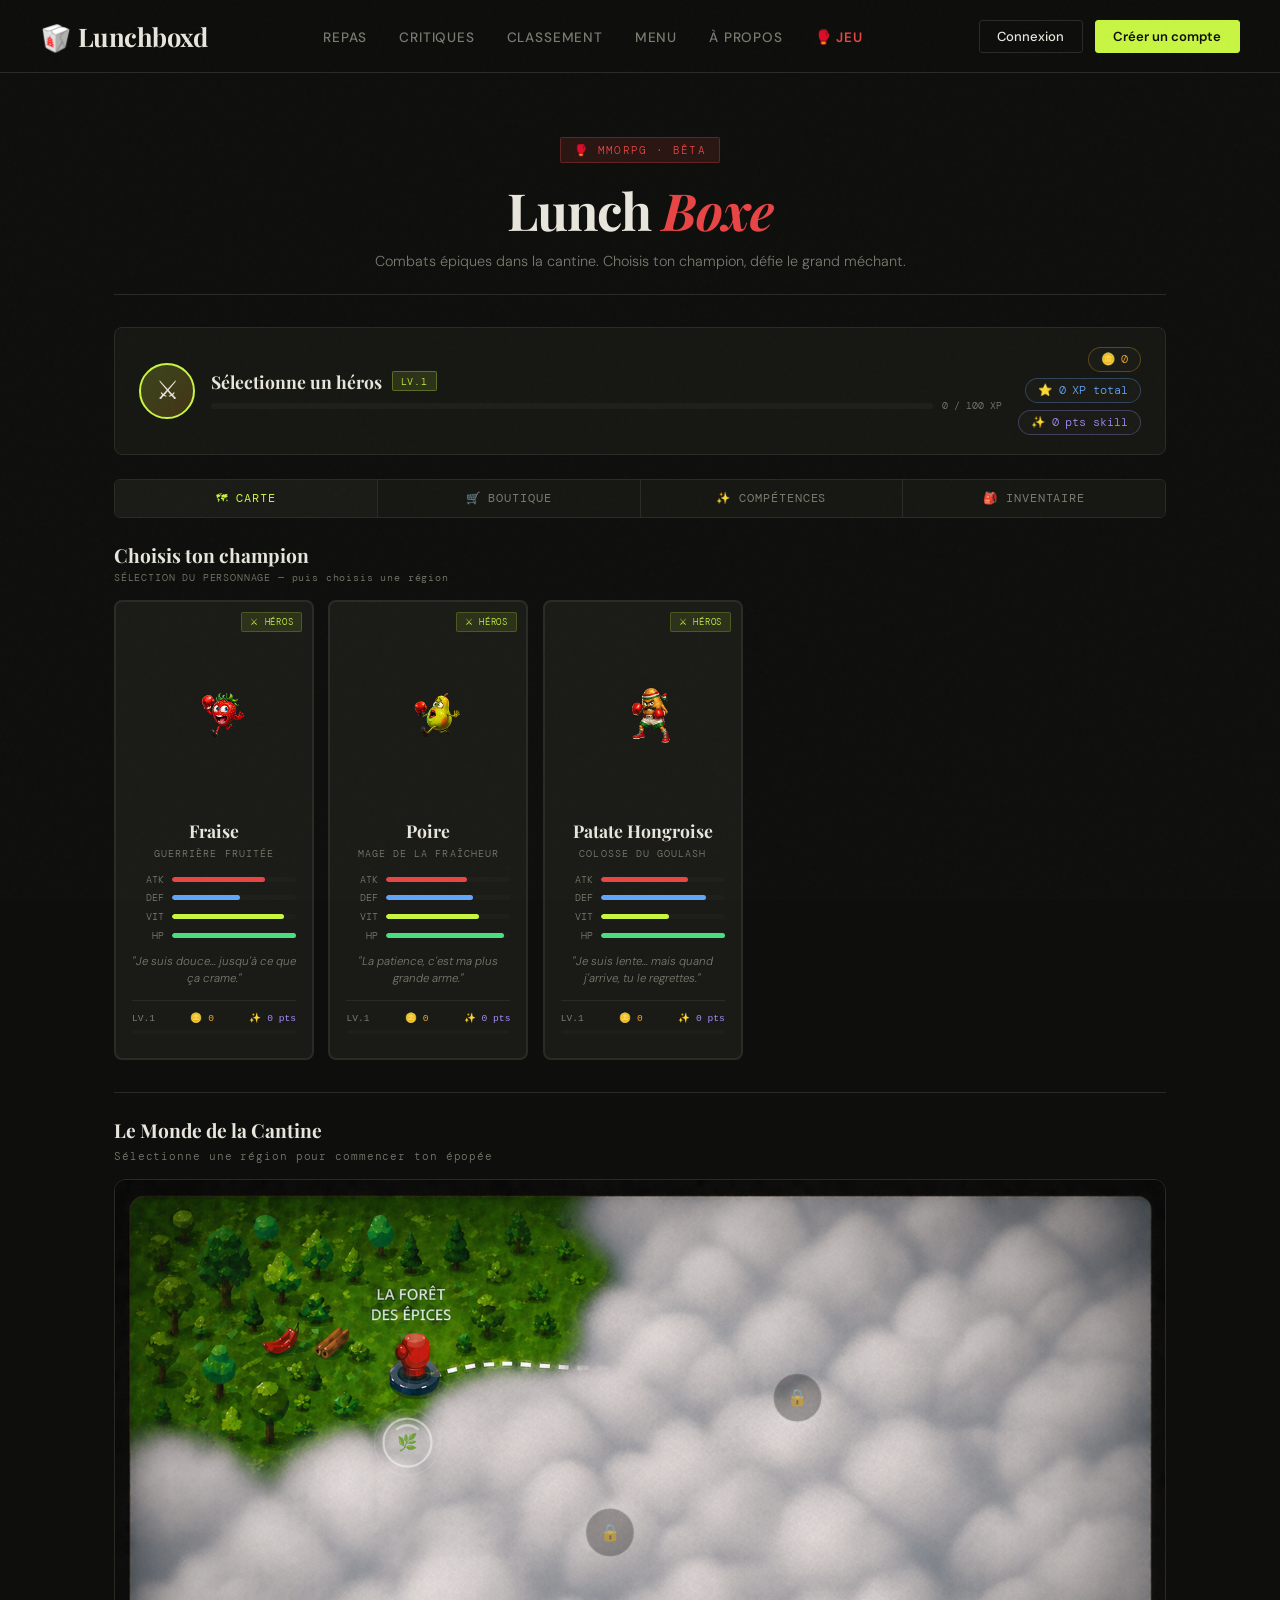
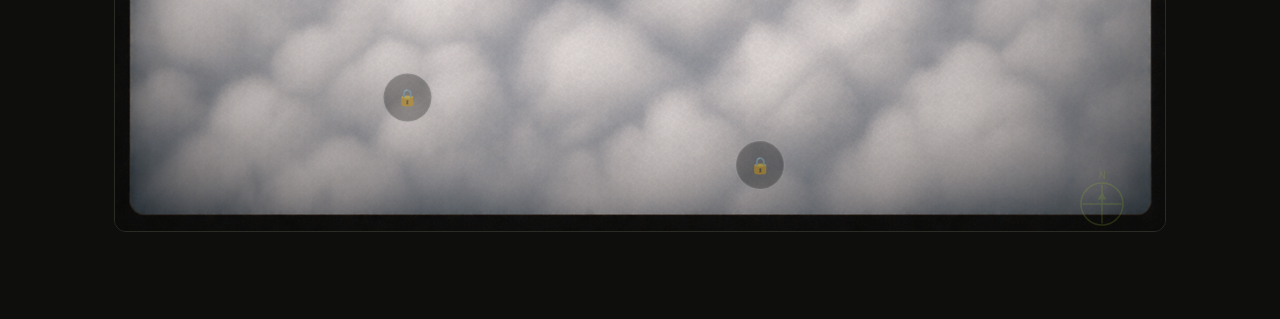
==== commit 26d92bc5: "Add files via upload" ====
--- a/game/index.html
+++ b/game/index.html
@@ -422,6 +422,11 @@
 
 </div>
 
+  <style>
+    #heroGrid { display:grid !important; grid-template-columns:repeat(auto-fill,minmax(160px,200px)) !important; gap:0.9rem !important; justify-content:start !important; }
+    #heroGrid .char-card { width:100% !important; max-width:200px !important; }
+    #heroGrid .char-card .char-sprite img { width:80px !important; height:80px !important; object-fit:contain !important; }
+  </style>
   <script type="module" src="js/main.js"></script>
 
 <!-- DIFFICULTY SELECTION MODAL -->
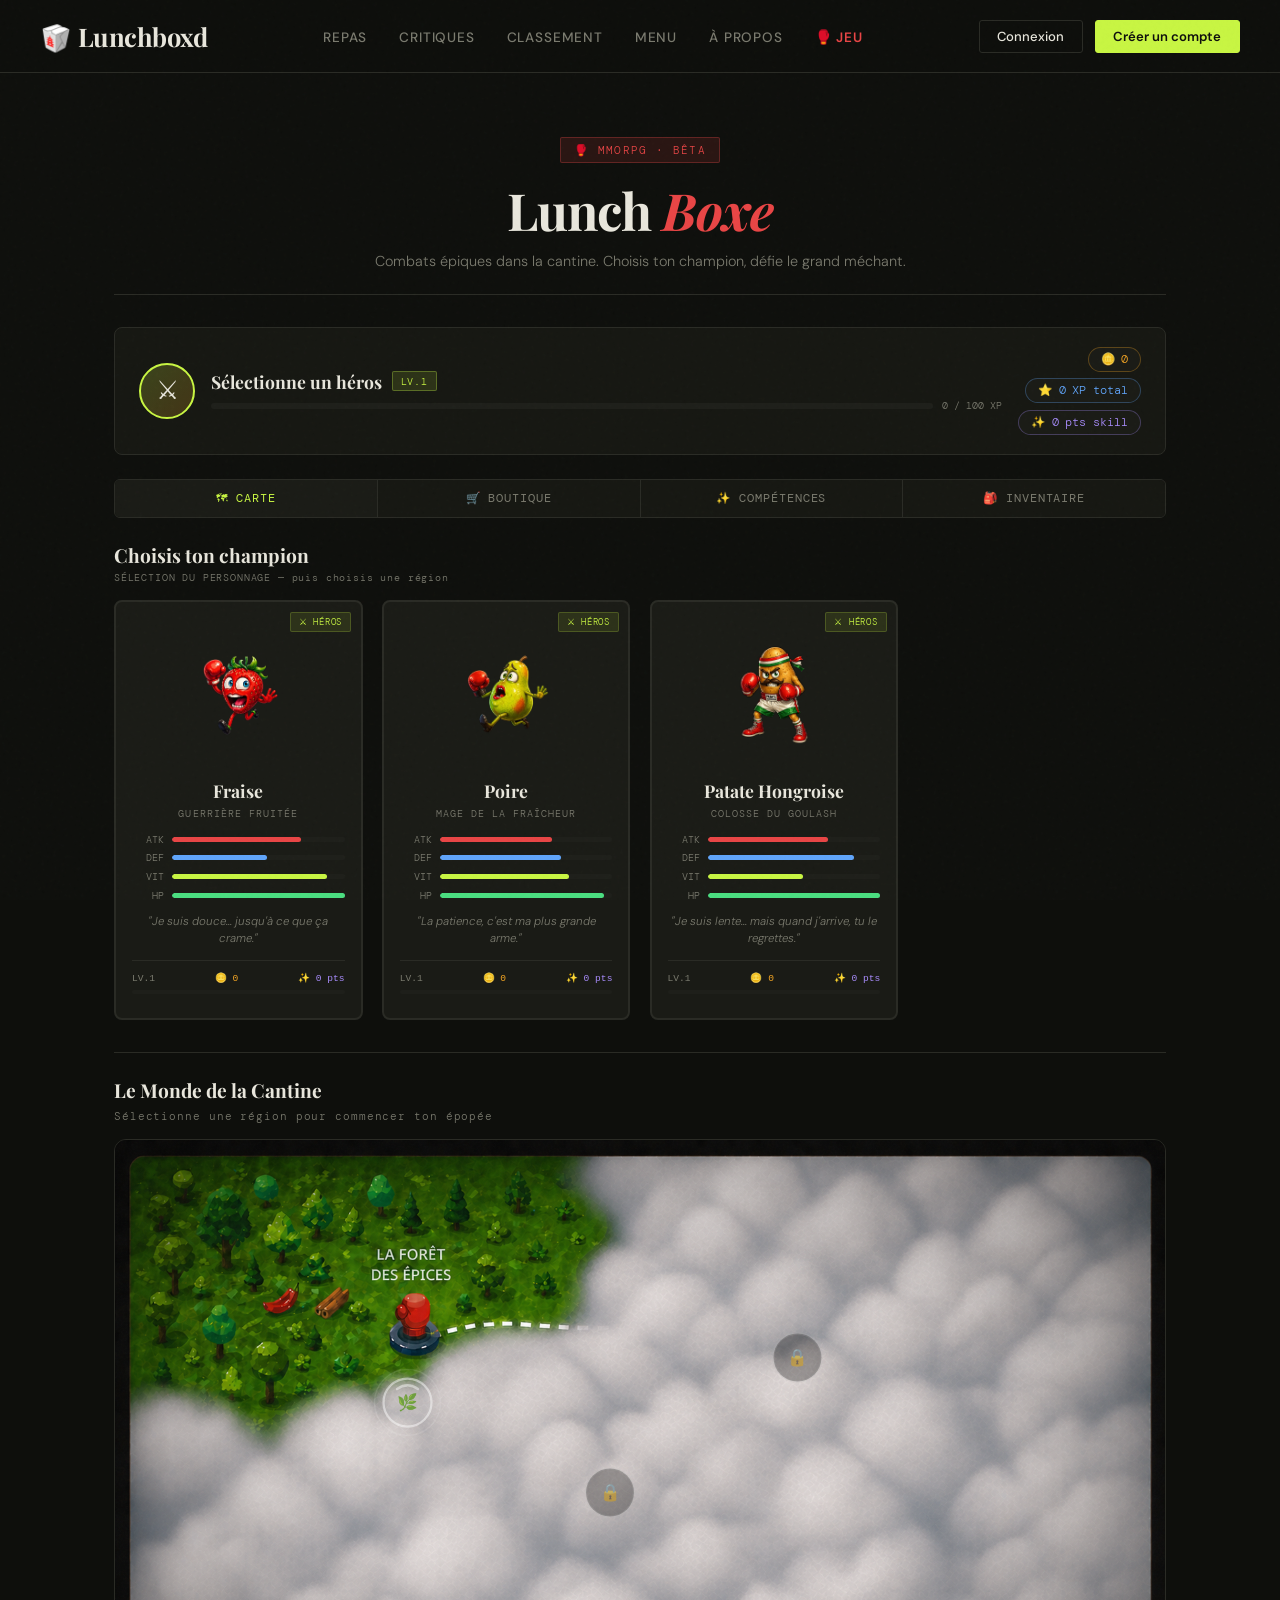
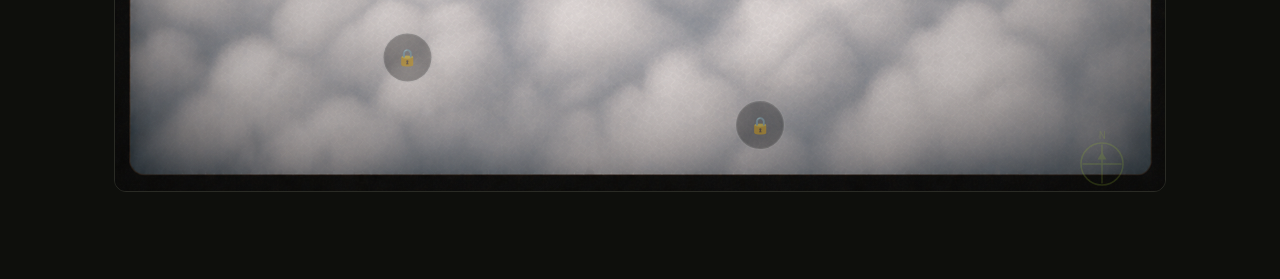
==== commit 74db92ef: "Update index.html" ====
--- a/game/index.html
+++ b/game/index.html
@@ -423,9 +423,9 @@
 </div>
 
   <style>
-    #heroGrid { display:grid !important; grid-template-columns:repeat(auto-fill,minmax(160px,200px)) !important; gap:0.9rem !important; justify-content:start !important; }
-    #heroGrid .char-card { width:100% !important; max-width:200px !important; }
-    #heroGrid .char-card .char-sprite img { width:80px !important; height:80px !important; object-fit:contain !important; }
+    #heroGrid { display:grid !important; grid-template-columns:repeat(auto-fill,minmax(220px,1fr)) !important; gap:1.2rem !important; }
+    
+    #heroGrid .char-card .char-sprite { width:140px !important; height:140px !important; } #heroGrid .char-card .char-sprite img { width:100% !important; height:100% !important; object-fit:contain !important; }
   </style>
   <script type="module" src="js/main.js"></script>
 
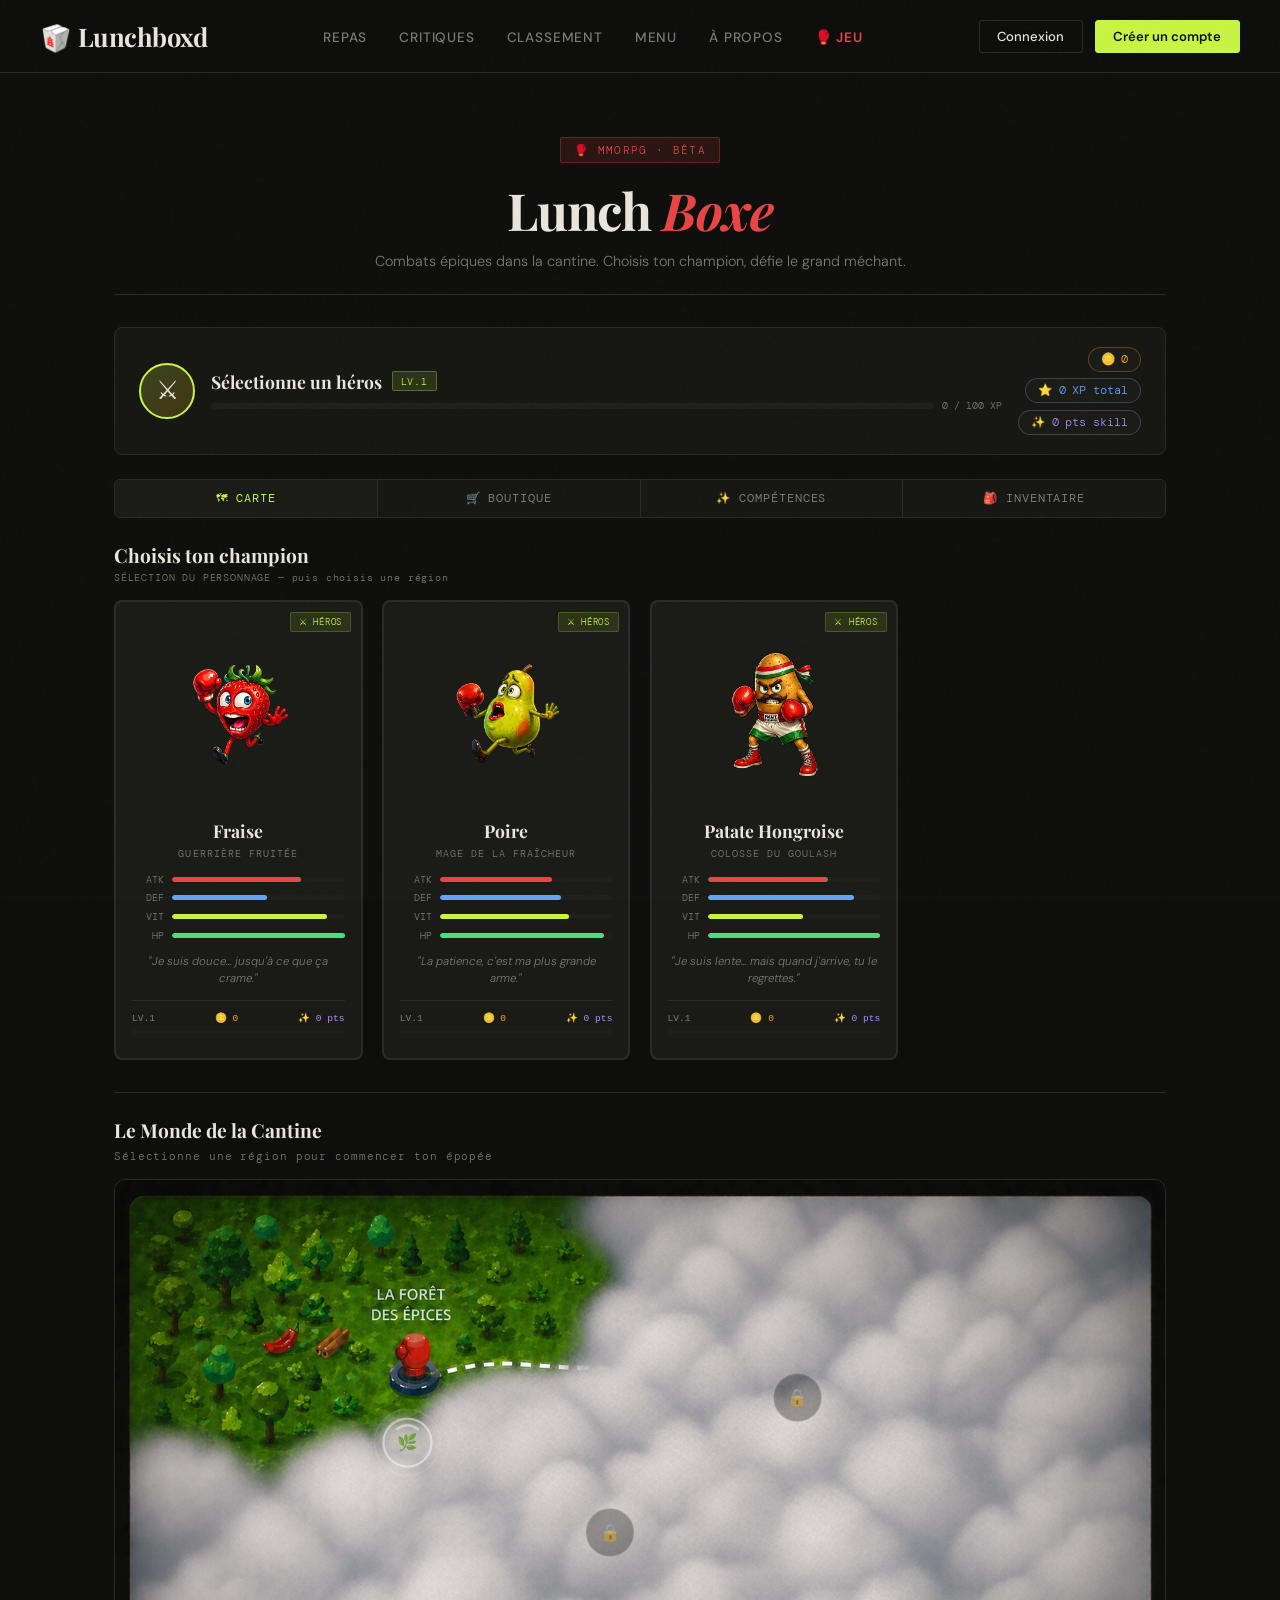
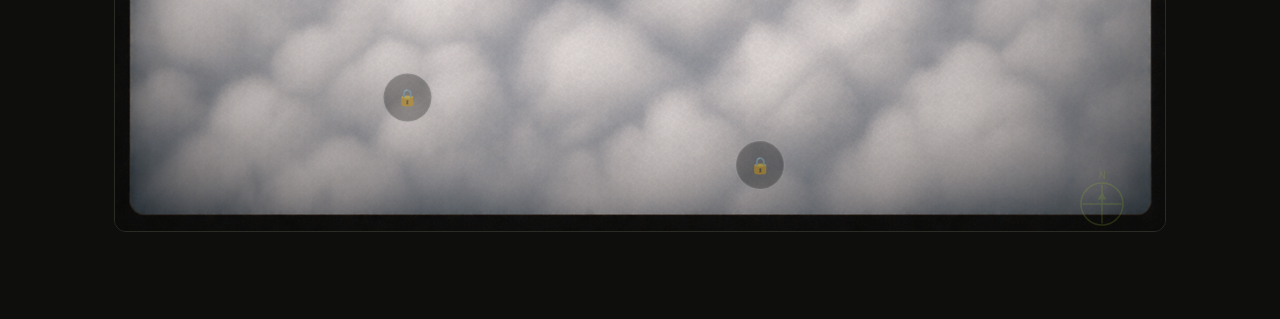
==== commit 622afec8: "Increase character sprite dimensions in CSS" ====
--- a/game/index.html
+++ b/game/index.html
@@ -425,7 +425,7 @@
   <style>
     #heroGrid { display:grid !important; grid-template-columns:repeat(auto-fill,minmax(220px,1fr)) !important; gap:1.2rem !important; }
     
-    #heroGrid .char-card .char-sprite { width:140px !important; height:140px !important; } #heroGrid .char-card .char-sprite img { width:100% !important; height:100% !important; object-fit:contain !important; }
+    #heroGrid .char-card .char-sprite { width:180px !important; height:180px !important; } #heroGrid .char-card .char-sprite img { width:100% !important; height:100% !important; object-fit:contain !important; }
   </style>
   <script type="module" src="js/main.js"></script>
 
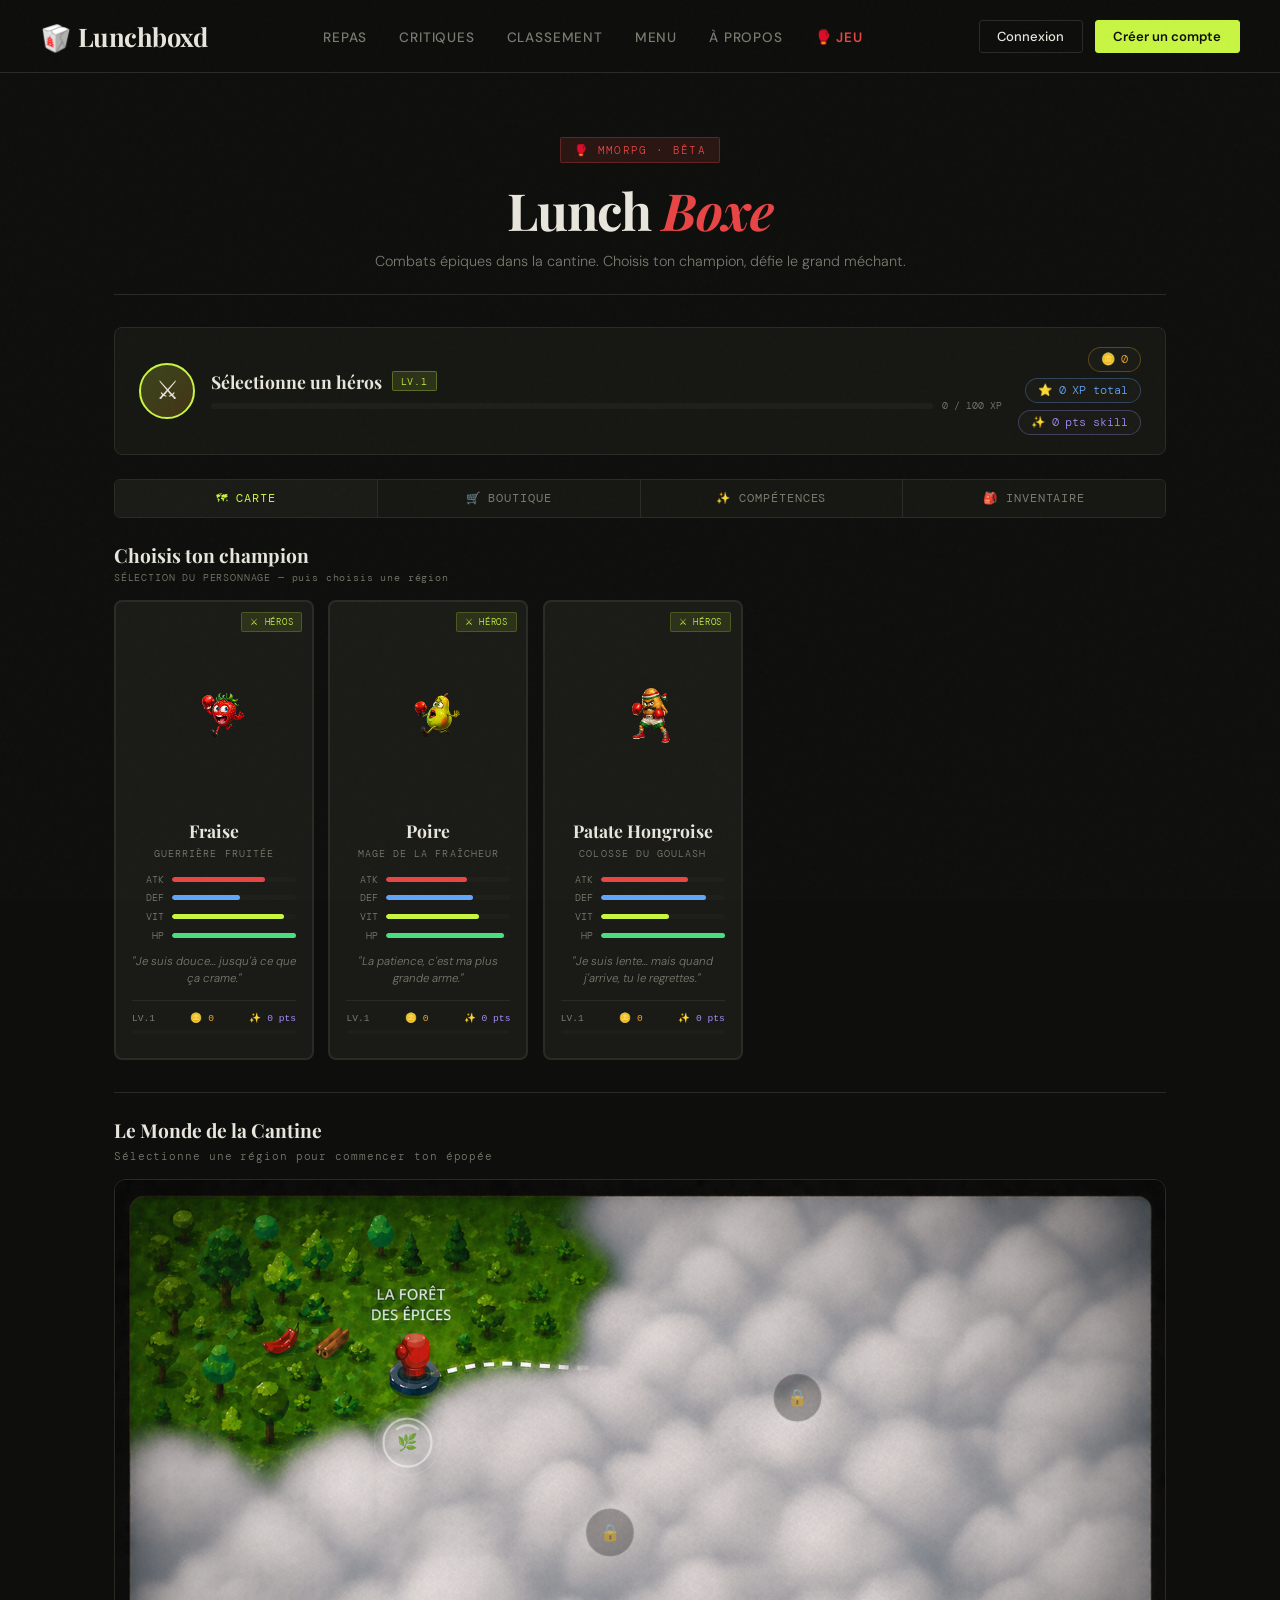
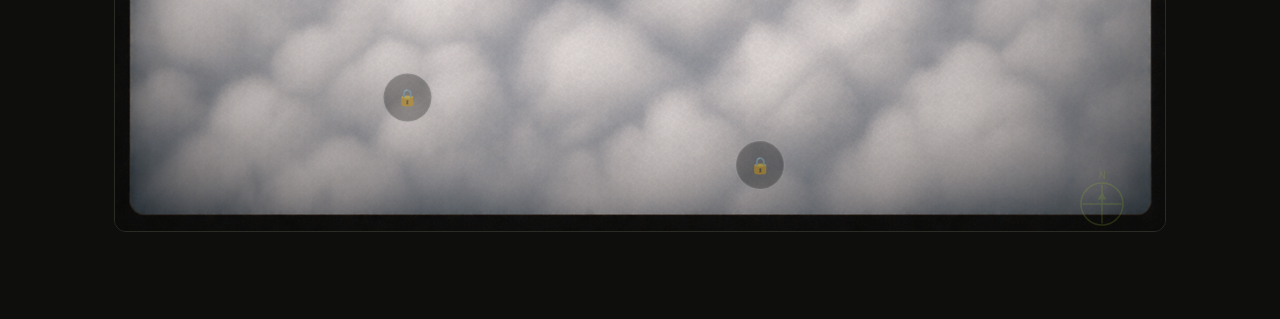
==== commit 283b1ea2: "Add files via upload" ====
--- a/game/index.html
+++ b/game/index.html
@@ -423,9 +423,9 @@
 </div>
 
   <style>
-    #heroGrid { display:grid !important; grid-template-columns:repeat(auto-fill,minmax(220px,1fr)) !important; gap:1.2rem !important; }
-    
-    #heroGrid .char-card .char-sprite { width:180px !important; height:180px !important; } #heroGrid .char-card .char-sprite img { width:100% !important; height:100% !important; object-fit:contain !important; }
+    #heroGrid { display:grid !important; grid-template-columns:repeat(auto-fill,minmax(160px,200px)) !important; gap:0.9rem !important; justify-content:start !important; }
+    #heroGrid .char-card { width:100% !important; max-width:200px !important; }
+    #heroGrid .char-card .char-sprite img { width:80px !important; height:80px !important; object-fit:contain !important; }
   </style>
   <script type="module" src="js/main.js"></script>
 
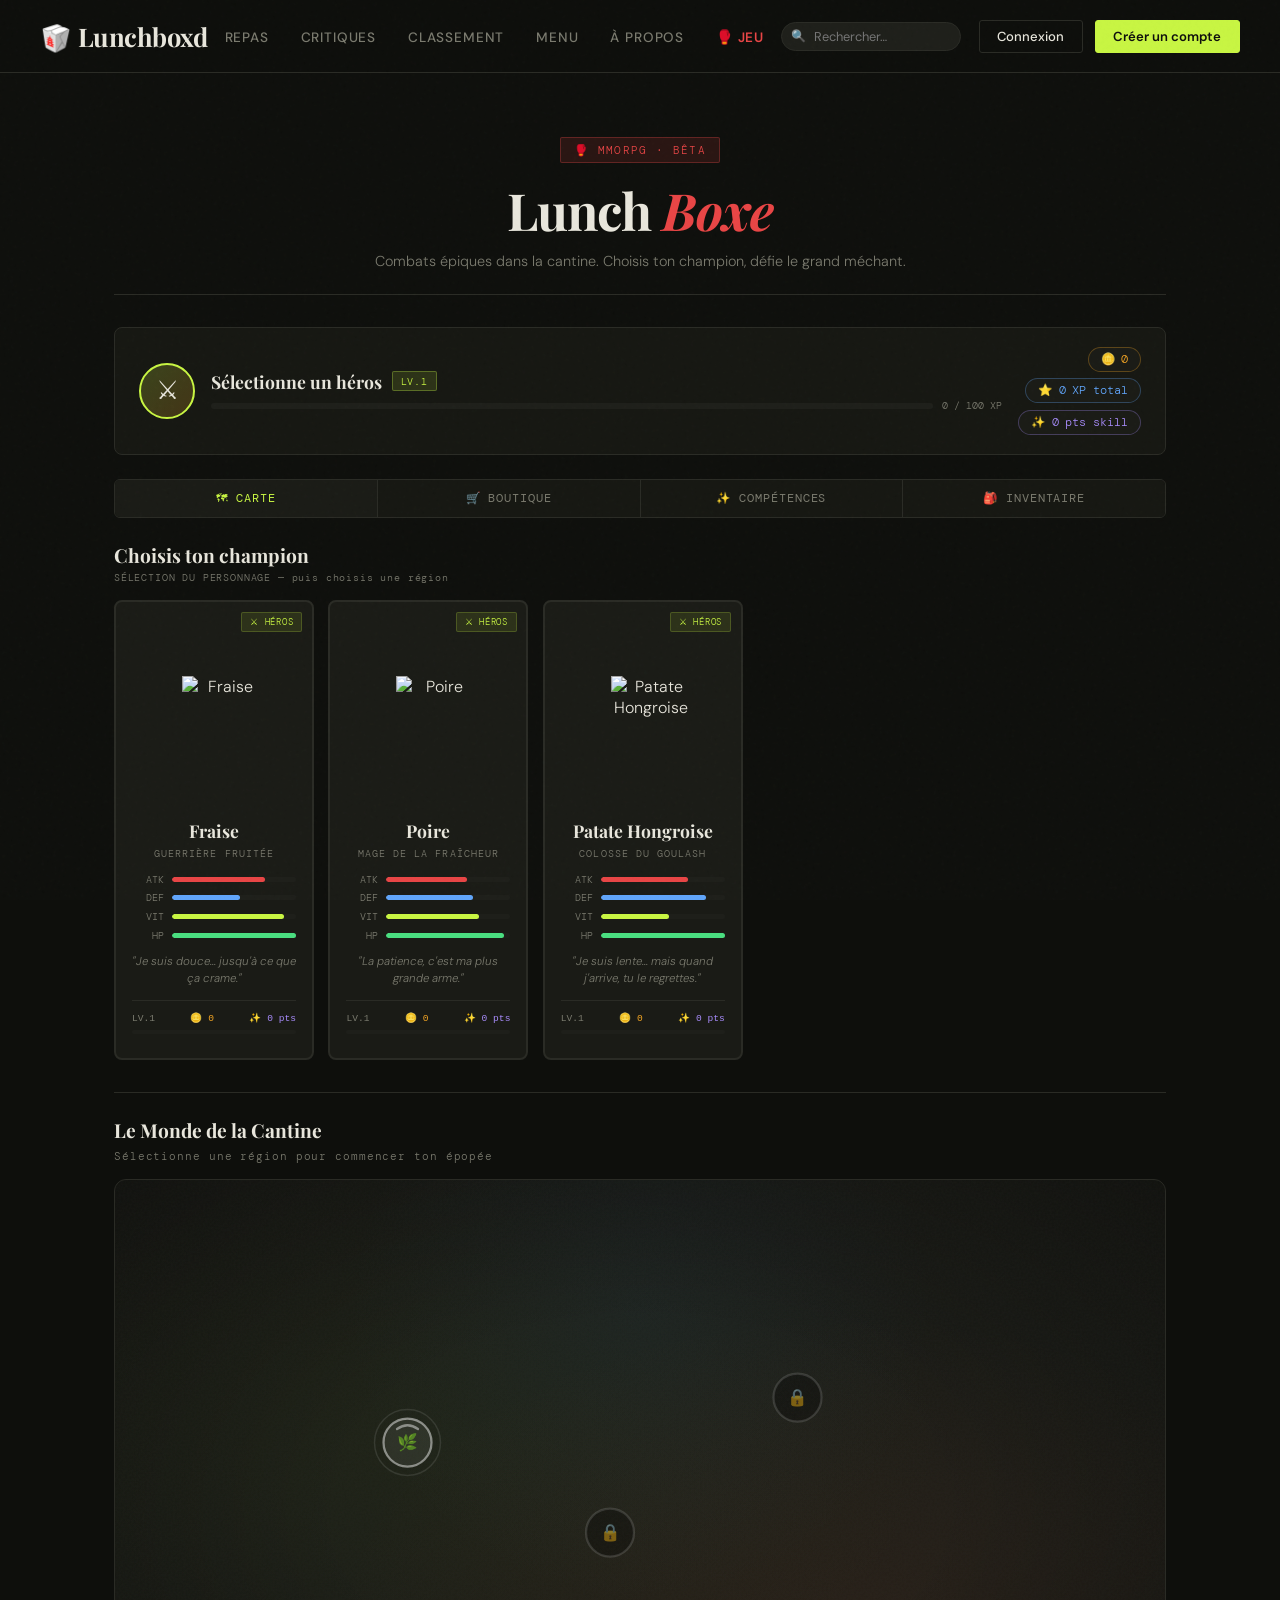
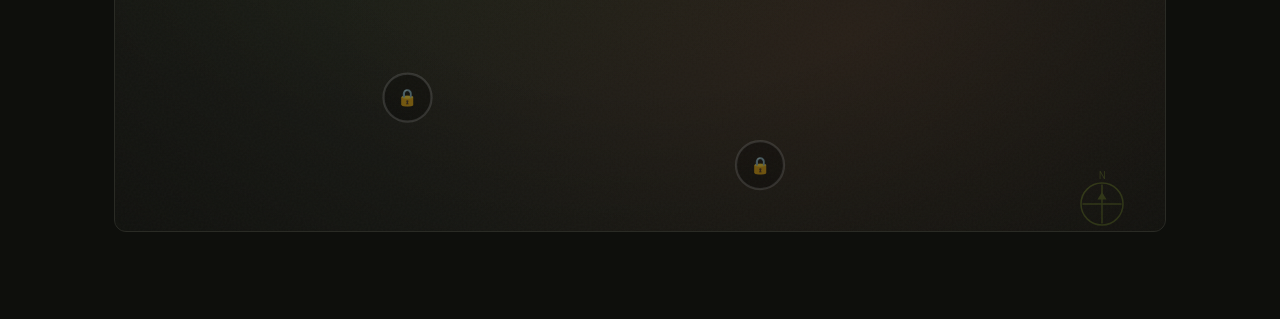
==== commit 84495b4e: "Add files via upload" ====
--- a/game/index.html
+++ b/game/index.html
@@ -428,6 +428,42 @@
     #heroGrid .char-card .char-sprite img { width:80px !important; height:80px !important; object-fit:contain !important; }
   </style>
   <script type="module" src="js/main.js"></script>
+  <!-- auth.js charge Firebase (même config que le reste du site) -->
+  <script src="../auth.js"></script>
+  <!-- Badge cloud-sync dans la nav -->
+  <script>
+    (function() {
+      function addBadge(user) {
+        const navActions = document.querySelector('.nav-actions');
+        if (!navActions) return;
+        const existing = document.getElementById('cloudNavBadge');
+        if (existing) existing.remove();
+        const badge = document.createElement('span');
+        badge.id = 'cloudNavBadge';
+        badge.style.cssText = 'font-size:0.68rem;font-family:monospace;padding:0.2rem 0.5rem;border-radius:4px;border:1px solid;margin-right:0.5rem;cursor:default;';
+        if (user) {
+          badge.textContent = '☁️ Sync ON';
+          badge.style.color = 'var(--accent2,#4ade80)';
+          badge.style.borderColor = 'var(--accent2,#4ade80)';
+          badge.title = 'Progression synchronisée sur le cloud (' + user.email + ')';
+        } else {
+          badge.textContent = '☁️ Local';
+          badge.style.color = 'var(--muted,#888)';
+          badge.style.borderColor = 'var(--border,#444)';
+          badge.title = 'Connectez-vous pour sauvegarder sur tous vos appareils';
+        }
+        navActions.insertBefore(badge, navActions.firstChild);
+      }
+      function waitForAuth() {
+        if (typeof firebase !== 'undefined' && firebase.apps && firebase.apps.length) {
+          firebase.auth().onAuthStateChanged(addBadge);
+        } else {
+          setTimeout(waitForAuth, 300);
+        }
+      }
+      document.addEventListener('DOMContentLoaded', waitForAuth);
+    })();
+  </script>
 
 <!-- DIFFICULTY SELECTION MODAL -->
 <div id="diffModalOverlay" class="diff-modal-overlay">
--- a/style.css
+++ b/style.css
@@ -1605,3 +1605,192 @@
     .dlg-skip { position: absolute; bottom: 28px; right: 36px; font-family: 'DM Mono', monospace; font-size: 0.58rem; letter-spacing: 0.1em; text-transform: uppercase; color: rgba(122,122,110,0.5); background: none; border: none; cursor: pointer; transition: color 0.2s; padding: 4px 8px; z-index: 2; }
     .dlg-skip:hover { color: var(--muted); }
     @keyframes dlgFadeIn { from{opacity:0;transform:translateY(10px)} to{opacity:1;transform:translateY(0)} }
+
+    /* ─── Inventory cards (inv-card) ──────────────────────────────────────── */
+    .inv-card {
+      position: relative;
+      background: var(--card-bg);
+      border: 2px solid var(--border);
+      border-radius: 8px;
+      padding: 1rem 0.8rem;
+      text-align: center;
+      transition: all 0.2s;
+      display: flex;
+      flex-direction: column;
+      align-items: center;
+      gap: 0.3rem;
+    }
+    .inv-card.equipped {
+      background: rgba(200,245,66,0.07);
+      border-color: rgba(200,245,66,0.5);
+    }
+    .inv-card .badge {
+      position: absolute;
+      top: 0.4rem;
+      font-family: 'DM Mono', monospace;
+      font-size: 0.5rem;
+      border-radius: 2px;
+      padding: 0.1rem 0.35rem;
+      letter-spacing: 0.06em;
+      text-transform: uppercase;
+    }
+    .inv-card .eq-badge {
+      left: 0.4rem;
+      background: rgba(200,245,66,0.15);
+      color: var(--accent);
+      border: 1px solid rgba(200,245,66,0.3);
+    }
+    .inv-card .dupe-badge {
+      right: 0.4rem;
+      background: rgba(245,166,35,0.15);
+      color: var(--gold);
+      border: 1px solid rgba(245,166,35,0.3);
+    }
+    .inv-card .inv-icon {
+      font-size: 2rem;
+      margin-top: 1.2rem;
+      margin-bottom: 0.3rem;
+    }
+    .inv-card .inv-name {
+      font-family: 'Playfair Display', serif;
+      font-size: 0.8rem;
+      font-weight: 700;
+      line-height: 1.2;
+    }
+    .inv-card .inv-stat {
+      font-family: 'DM Mono', monospace;
+      font-size: 0.58rem;
+      color: var(--hp-green);
+      margin-bottom: 0.5rem;
+    }
+    .inv-card .inv-actions {
+      display: flex;
+      flex-direction: column;
+      gap: 0.35rem;
+      width: 100%;
+    }
+    .inv-card .btn-equip {
+      background: var(--accent);
+      color: #0e0f0c;
+      border: none;
+      border-radius: 3px;
+      padding: 0.35rem 0.5rem;
+      font-family: 'DM Mono', monospace;
+      font-size: 0.58rem;
+      font-weight: 600;
+      cursor: pointer;
+      transition: all 0.15s;
+    }
+    .inv-card .btn-equip:hover { background: #d9ff55; }
+    .inv-card .btn-unequip {
+      background: none;
+      color: var(--accent3);
+      border: 1px solid rgba(232,69,69,0.4);
+      border-radius: 3px;
+      padding: 0.35rem 0.5rem;
+      font-family: 'DM Mono', monospace;
+      font-size: 0.58rem;
+      cursor: pointer;
+      transition: all 0.15s;
+    }
+    .inv-card .btn-sell {
+      background: none;
+      color: var(--gold);
+      border: 1px solid rgba(245,166,35,0.35);
+      border-radius: 3px;
+      padding: 0.35rem 0.5rem;
+      font-family: 'DM Mono', monospace;
+      font-size: 0.58rem;
+      cursor: pointer;
+      transition: all 0.15s;
+    }
+    .inv-card .btn-sell:hover { background: rgba(245,166,35,0.1); }
+
+    /* ─── Loadout slots (sélection actuelle) ──────────────────────────────── */
+    .loadout-slot {
+      position: relative;
+      border-radius: 8px;
+      padding: 0.9rem 0.6rem 0.7rem;
+      text-align: center;
+      cursor: pointer;
+      transition: all 0.2s;
+      display: flex;
+      flex-direction: column;
+      align-items: center;
+      gap: 0.3rem;
+      min-height: 90px;
+    }
+    .loadout-slot.filled {
+      background: rgba(200,245,66,0.07);
+      border: 2px solid rgba(200,245,66,0.4);
+    }
+    .loadout-slot.filled:hover { border-color: rgba(200,245,66,0.7); }
+    .loadout-slot.empty {
+      background: var(--surface);
+      border: 2px dashed var(--border);
+      color: var(--muted);
+      font-family: 'DM Mono', monospace;
+      font-size: 0.7rem;
+      justify-content: center;
+    }
+    .loadout-slot .slot-icon { font-size: 1.5rem; }
+    .loadout-slot .slot-name {
+      font-family: 'Playfair Display', serif;
+      font-size: 0.75rem;
+      font-weight: 700;
+      color: var(--text);
+    }
+    .loadout-slot .slot-remove {
+      font-family: 'DM Mono', monospace;
+      font-size: 0.55rem;
+      color: var(--accent3);
+      letter-spacing: 0.05em;
+      margin-top: 0.1rem;
+    }
+
+    /* ─── Loadout pool cards (capacités disponibles) ──────────────────────── */
+    .loadout-pool-card {
+      position: relative;
+      background: var(--card-bg);
+      border: 2px solid var(--border);
+      border-radius: 8px;
+      padding: 1.1rem 0.7rem 0.8rem;
+      text-align: center;
+      cursor: pointer;
+      transition: all 0.2s;
+      display: flex;
+      flex-direction: column;
+      align-items: center;
+      gap: 0.25rem;
+    }
+    .loadout-pool-card:hover {
+      border-color: rgba(200,245,66,0.35);
+      background: rgba(200,245,66,0.04);
+    }
+    .loadout-pool-card.selected {
+      background: rgba(200,245,66,0.08);
+      border-color: rgba(200,245,66,0.55);
+    }
+    /* Badges sur les cartes de pool */
+    .loadout-pool-card .badge {
+      position: absolute;
+      top: 0.4rem;
+      font-family: 'DM Mono', monospace;
+      font-size: 0.48rem;
+      border-radius: 2px;
+      padding: 0.1rem 0.3rem;
+      letter-spacing: 0.06em;
+      text-transform: uppercase;
+    }
+    .loadout-pool-card .tree-badge {
+      left: 0.4rem;
+      background: rgba(167,139,250,0.15);
+      color: var(--purple, #a78bfa);
+      border: 1px solid rgba(167,139,250,0.35);
+    }
+    .loadout-pool-card .sel-badge {
+      right: 0.4rem;
+      background: rgba(200,245,66,0.15);
+      color: var(--accent);
+      border: 1px solid rgba(200,245,66,0.35);
+    }
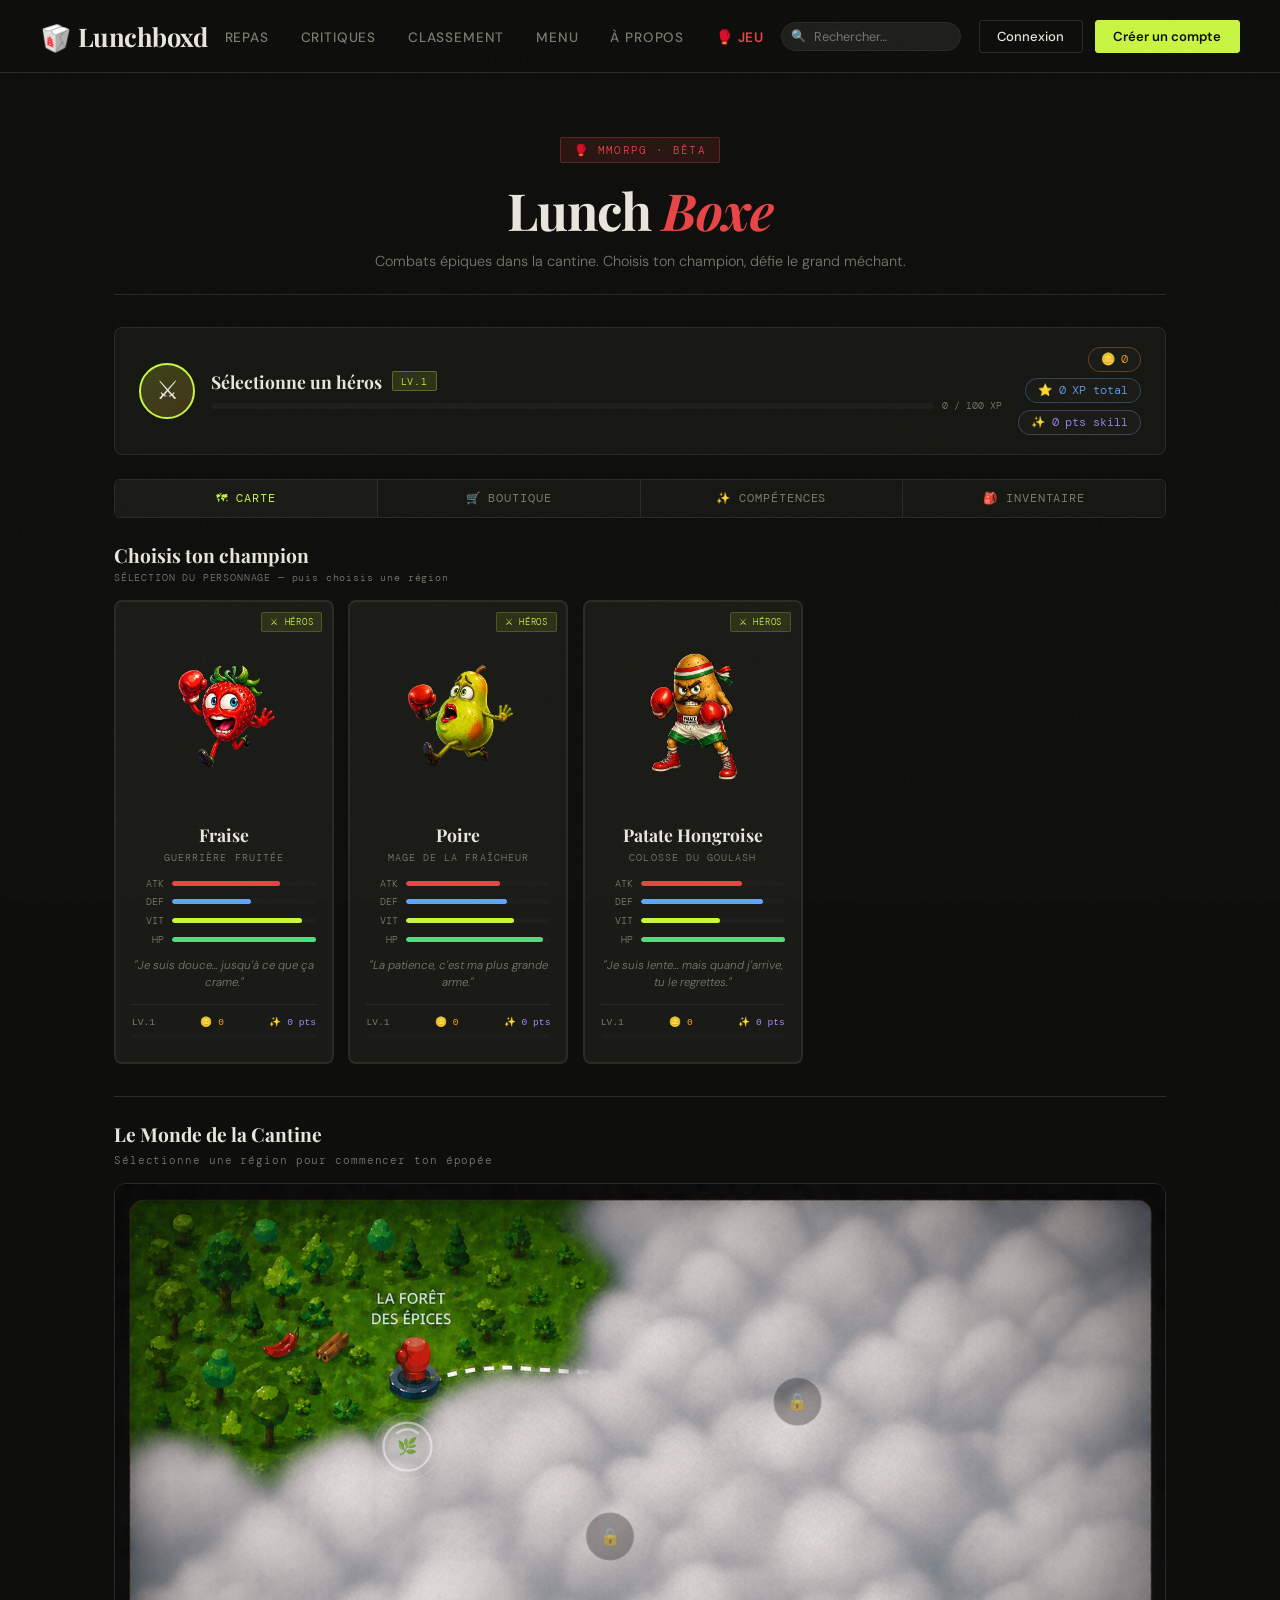
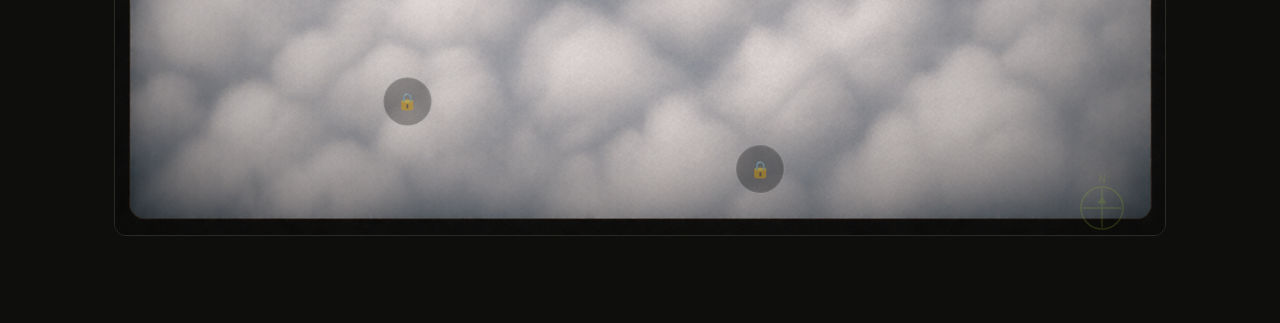
==== commit e3e29f1b: "Update index.html" ====
--- a/game/index.html
+++ b/game/index.html
@@ -423,9 +423,10 @@
 </div>
 
   <style>
-    #heroGrid { display:grid !important; grid-template-columns:repeat(auto-fill,minmax(160px,200px)) !important; gap:0.9rem !important; justify-content:start !important; }
-    #heroGrid .char-card { width:100% !important; max-width:200px !important; }
-    #heroGrid .char-card .char-sprite img { width:80px !important; height:80px !important; object-fit:contain !important; }
+    #heroGrid { display:grid !important; grid-template-columns:repeat(auto-fill,minmax(180px,220px)) !important; gap:0.9rem !important; justify-content:start !important; }
+    #heroGrid .char-card { width:100% !important; max-width:220px !important; }
+    #heroGrid .char-card .char-sprite { width:100% !important; height:auto !important; aspect-ratio:1/1 !important; }
+    #heroGrid .char-card .char-sprite img { width:100% !important; height:100% !important; object-fit:contain !important; }
   </style>
   <script type="module" src="js/main.js"></script>
   <!-- auth.js charge Firebase (même config que le reste du site) -->
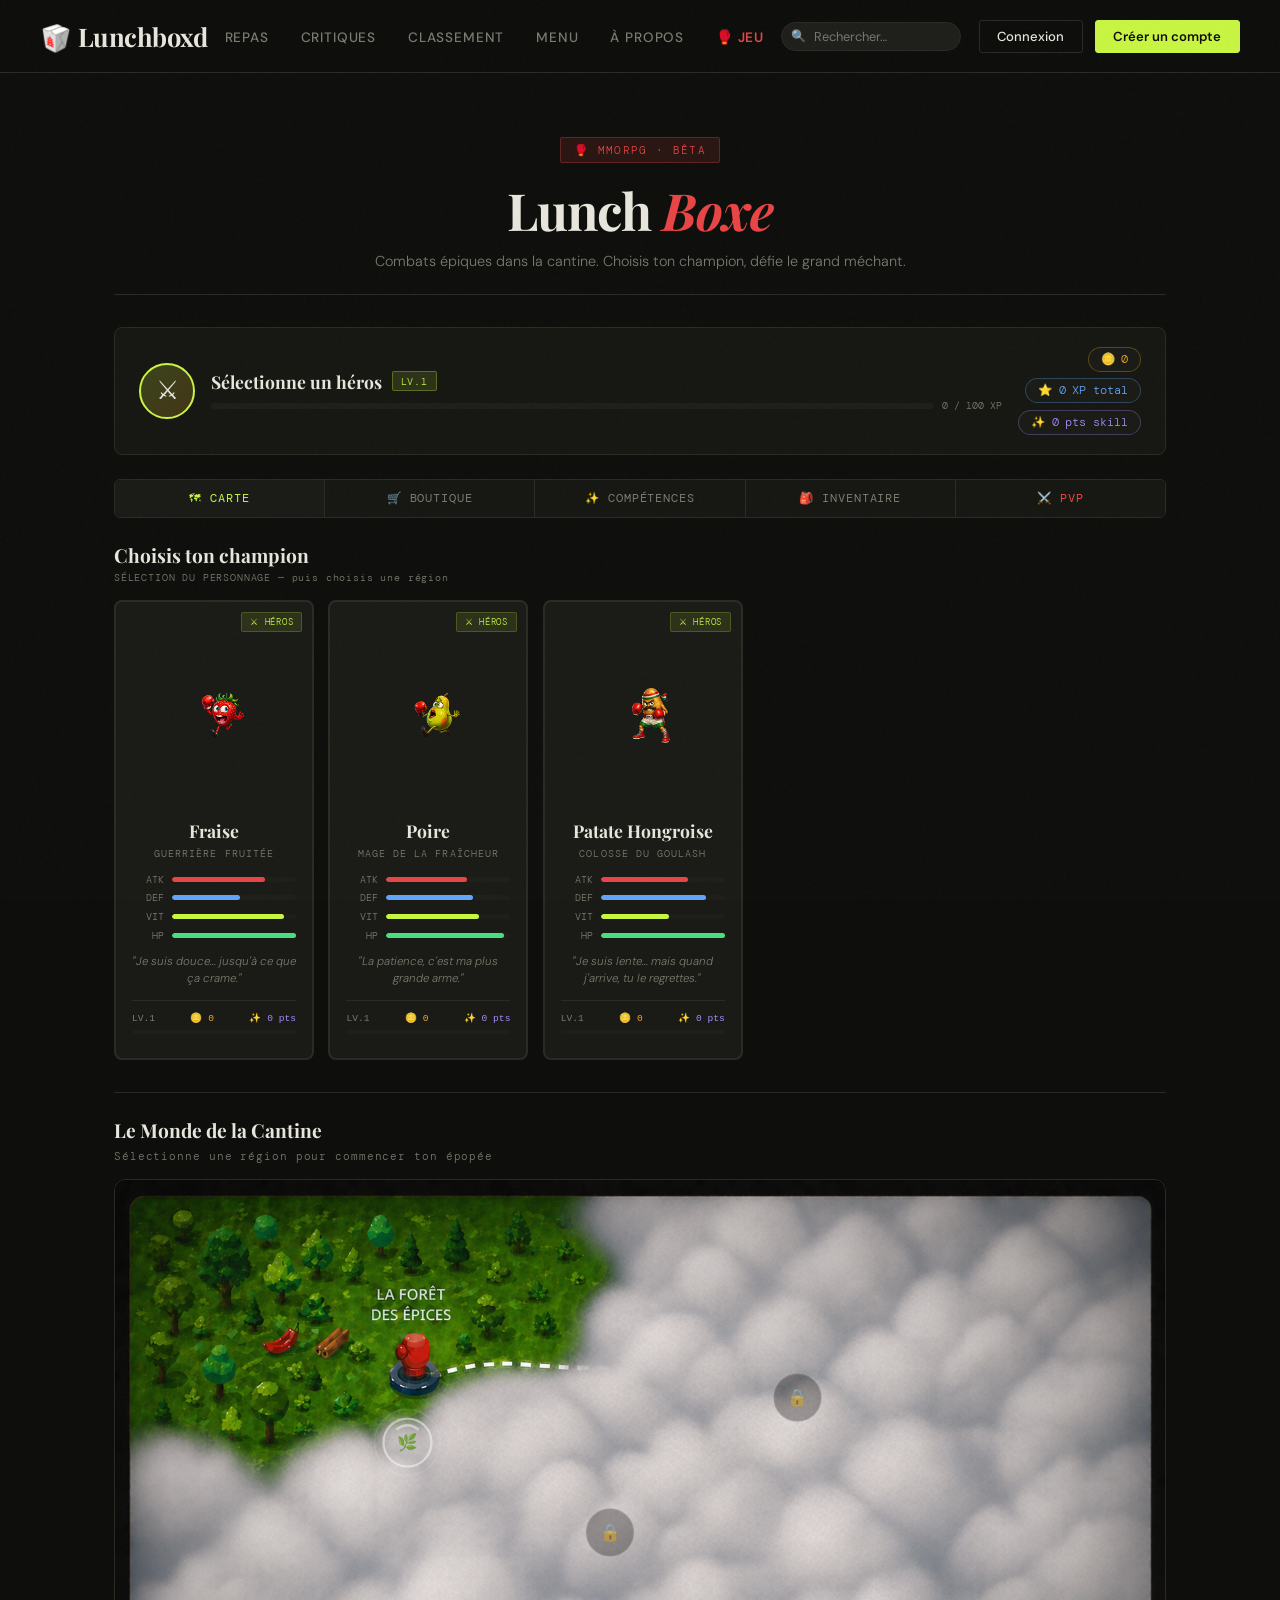
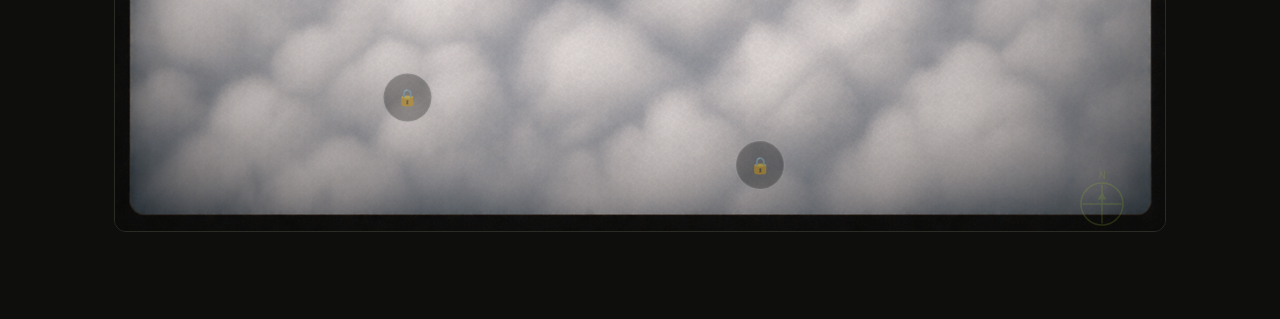
==== commit e50a7f8a: "Add files via upload" ====
--- a/game/index.html
+++ b/game/index.html
@@ -144,6 +144,7 @@
     <button class="tab-btn" id="tab-shop" onclick="switchTab('shop')">🛒 Boutique</button>
     <button class="tab-btn" id="tab-skills" onclick="switchTab('skills')">✨ Compétences</button>
     <button class="tab-btn" id="tab-loadout" onclick="switchTab('loadout')">🎒 Inventaire</button>
+    <button class="tab-btn" id="tab-pvp" onclick="switchTab('pvp')" style="color:var(--accent3,#f97316);border-color:transparent;">⚔️ PvP</button>
   </div>
 
   <!-- MAP SCREEN (contient hero select + carte) -->
@@ -399,6 +400,11 @@
     </div>
   </div>
 
+  <!-- PvP SCREEN -->
+  <div id="screen-pvp" style="display:none;">
+    <div id="pvpScreen"></div>
+  </div>
+
   <!-- VICTORY SCREEN -->
   <div id="screen-victory" style="display:none;text-align:center;padding:3rem 1rem;">
     <span class="victory-icon" id="victoryIcon">🏆</span>
@@ -423,10 +429,9 @@
 </div>
 
   <style>
-    #heroGrid { display:grid !important; grid-template-columns:repeat(auto-fill,minmax(180px,220px)) !important; gap:0.9rem !important; justify-content:start !important; }
-    #heroGrid .char-card { width:100% !important; max-width:220px !important; }
-    #heroGrid .char-card .char-sprite { width:100% !important; height:auto !important; aspect-ratio:1/1 !important; }
-    #heroGrid .char-card .char-sprite img { width:100% !important; height:100% !important; object-fit:contain !important; }
+    #heroGrid { display:grid !important; grid-template-columns:repeat(auto-fill,minmax(160px,200px)) !important; gap:0.9rem !important; justify-content:start !important; }
+    #heroGrid .char-card { width:100% !important; max-width:200px !important; }
+    #heroGrid .char-card .char-sprite img { width:80px !important; height:80px !important; object-fit:contain !important; }
   </style>
   <script type="module" src="js/main.js"></script>
   <!-- auth.js charge Firebase (même config que le reste du site) -->
